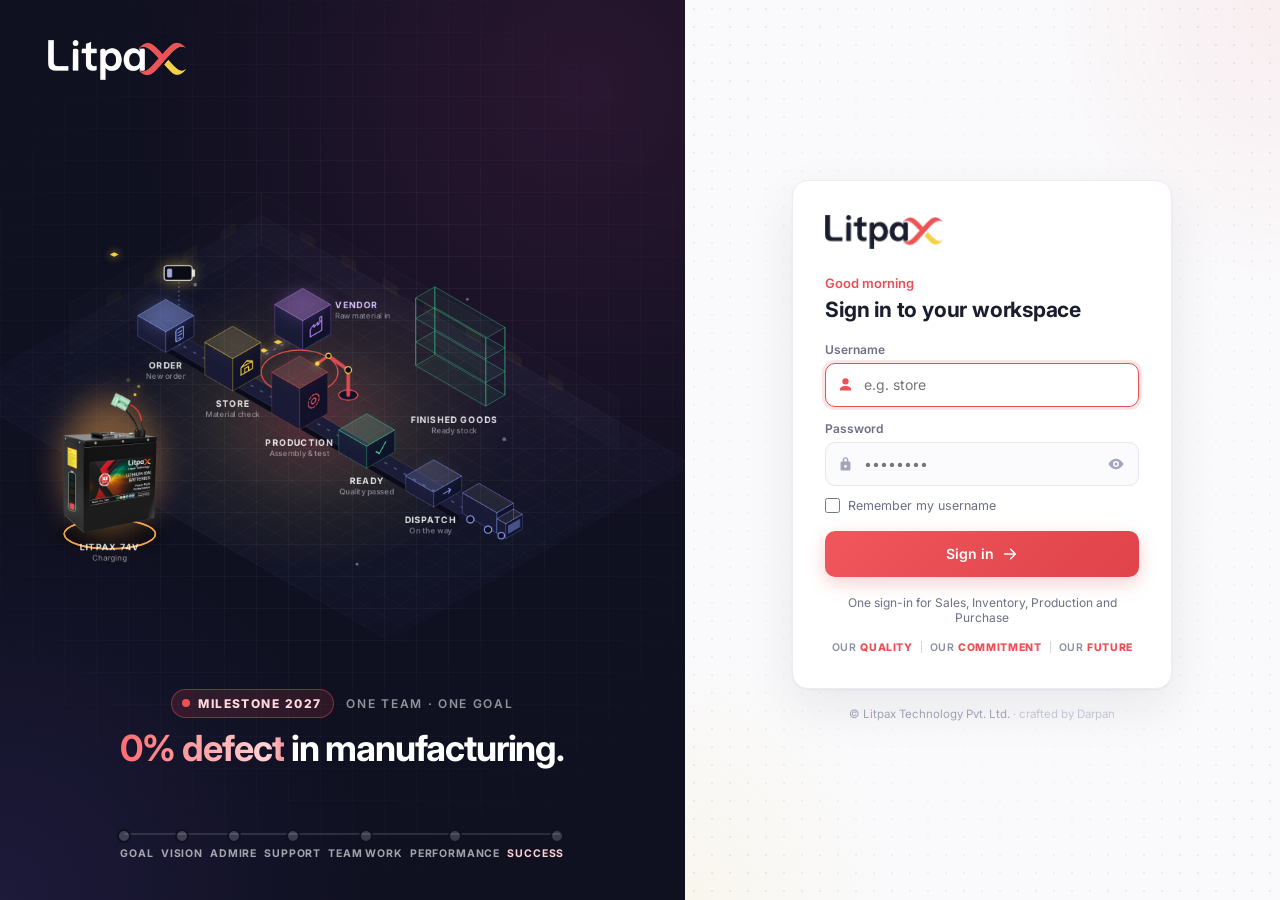
==== index.html @ db55d8d9 "Update index.html" ====
<!DOCTYPE html>
<html lang="en">
<head>
<meta charset="UTF-8">
<meta name="viewport" content="width=device-width, initial-scale=1.0">
<meta name="author" content="Darpan">
<title>Litpax Workspace</title>
<link rel="icon" type="image/png" href="assets/favicon.png">
<link rel="preconnect" href="https://fonts.googleapis.com">
<link href="https://fonts.googleapis.com/css2?family=Inter:wght@400;500;600;700&family=Inter+Tight:wght@400;500;600;700&family=Geist:wght@400;500;600;700&family=Geist+Mono:wght@400;500&family=JetBrains+Mono:wght@400;500&display=swap" rel="stylesheet">
<script>
  /* Cinematic intro: har tab-session me sirf pehli baar, login na ho tab */
  try {
    if (!sessionStorage.getItem('lpx_intro') && !sessionStorage.getItem('suite_token') &&
        !(window.matchMedia && matchMedia('(prefers-reduced-motion: reduce)').matches)) {
      document.documentElement.classList.add('intro');
      sessionStorage.setItem('lpx_intro', '1');
    }
  } catch (e) {}
</script>
<link rel="stylesheet" href="style.css?v=pr1">
<link rel="stylesheet" href="motion.css?v=mo1">
</head>
<body>

<!-- ============ CINEMATIC INTRO ============ -->
<div id="introOv" class="io" aria-hidden="true">
  <span class="io-sp" style="--x:-260px;--y:-120px;animation-delay:0s"></span>
  <span class="io-sp" style="--x:240px;--y:-160px;animation-delay:.12s"></span>
  <span class="io-sp" style="--x:-200px;--y:140px;animation-delay:.24s"></span>
  <span class="io-sp" style="--x:280px;--y:110px;animation-delay:.06s"></span>
  <span class="io-sp" style="--x:0px;--y:-220px;animation-delay:.18s"></span>
  <span class="io-sp" style="--x:-320px;--y:10px;animation-delay:.3s"></span>
  <span class="io-sp" style="--x:320px;--y:-20px;animation-delay:.04s"></span>
  <span class="io-sp" style="--x:-90px;--y:210px;animation-delay:.16s"></span>
  <span class="io-sp" style="--x:140px;--y:200px;animation-delay:.28s"></span>
  <span class="io-sp" style="--x:60px;--y:-260px;animation-delay:.1s"></span>
  <img class="io-logo" alt="">
  <div class="io-line"></div>
  <div class="io-tag">Powering up your workspace</div>
</div>

<!-- ============ LOGIN ============ -->
<div id="loginScreen" class="login hidden">
  <section class="login-hero">
    <img class="hero-logo" src="assets/logo-white.png" alt="Litpax" width="166" height="48">
    <div class="hero-art">
      <svg class="flowart" viewBox="-90 -90 800 530" aria-hidden="true">
        <defs>
          <linearGradient id="faGrad" gradientUnits="userSpaceOnUse" x1="70" y1="0" x2="434" y2="0">
            <stop offset="0" stop-color="#8ea2ff"/><stop offset=".35" stop-color="#f5cd47"/>
            <stop offset=".7" stop-color="#ec4f55"/><stop offset="1" stop-color="#46e39b"/>
          </linearGradient>
          <radialGradient id="faHalo"><stop offset="0" stop-color="#ef5359" stop-opacity=".30"/><stop offset=".55" stop-color="#f5cd47" stop-opacity=".07"/><stop offset="1" stop-color="#f5cd47" stop-opacity="0"/></radialGradient>
          <radialGradient id="faFade" cx=".5" cy=".55" r=".6"><stop offset="0" stop-color="#fff"/><stop offset=".7" stop-color="#fff" stop-opacity=".5"/><stop offset="1" stop-color="#000"/></radialGradient>
          <pattern id="faGrid" width="28" height="28" patternUnits="userSpaceOnUse" patternTransform="matrix(.866 -.5 -.866 -.5 0 0)">
            <path d="M28 0 H0 V28" fill="none" stroke="rgba(255,255,255,.09)" stroke-width="1"/>
          </pattern>
          <mask id="faMask" maskUnits="userSpaceOnUse" x="-250" y="-120" width="1100" height="640">
            <rect x="-250" y="-120" width="1100" height="640" fill="url(#faFade)"/>
          </mask>
        </defs>

        <g class="fa-scene">
          <!-- ===== FAR: halo + floor ===== -->
          <g class="fa-far">
            <ellipse cx="270" cy="225" rx="270" ry="210" fill="url(#faHalo)" class="fa-halo"/>
            <g mask="url(#faMask)">
              <polygon class="fa-floor" points="200,-55 788.9,285 373.3,525 -215.6,185"/>
              <polygon points="200,-55 788.9,285 373.3,525 -215.6,185" fill="url(#faGrid)"/>
              <!-- factory walls + blinking windows -->
              <polygon class="fa-wall" points="200,-15 685,265 685,195 200,-85"/>
              <polygon class="fa-wall" points="200,-15 -60,135 -60,65 200,-85"/>
              <g transform="matrix(.866 .5 0 1 200 -15)">
                <rect class="fa-wwin" x="60"  y="-50" width="24" height="14" rx="2"/>
                <rect class="fa-wwin" x="125" y="-50" width="24" height="14" rx="2" style="animation-delay:-1s"/>
                <rect class="fa-wwin" x="190" y="-50" width="24" height="14" rx="2" style="animation-delay:-2.5s"/>
                <rect class="fa-wwin" x="255" y="-50" width="24" height="14" rx="2" style="animation-delay:-.5s"/>
                <rect class="fa-wwin" x="320" y="-50" width="24" height="14" rx="2" style="animation-delay:-3.2s"/>
                <rect class="fa-wwin" x="385" y="-50" width="24" height="14" rx="2" style="animation-delay:-1.8s"/>
                <rect class="fa-wwin" x="450" y="-50" width="24" height="14" rx="2" style="animation-delay:-2.9s"/>
              </g>
              <g transform="matrix(-.866 .5 0 1 200 -15)">
                <rect class="fa-wwin" x="40"  y="-50" width="24" height="14" rx="2" style="animation-delay:-1.3s"/>
                <rect class="fa-wwin" x="100" y="-50" width="24" height="14" rx="2" style="animation-delay:-3.6s"/>
                <rect class="fa-wwin" x="160" y="-50" width="24" height="14" rx="2" style="animation-delay:-.8s"/>
                <rect class="fa-wwin" x="220" y="-50" width="24" height="14" rx="2" style="animation-delay:-2.2s"/>
              </g>
            </g>
            <g class="fa-parts"><circle cx="110" cy="40" r="2.5"/><circle cx="480" cy="60" r="2"/><circle cx="530" cy="250" r="2.5"/><circle cx="30" cy="260" r="2"/><circle cx="330" cy="420" r="2"/></g>
          </g>

          <!-- ===== MID: belt + blocks ===== -->
          <g class="fa-mid">
            <!-- ===== LEFT: real Litpax battery (photo + animations) ===== -->
            <g transform="translate(-6,345)">
              <defs>
                <linearGradient id="faShine" x1="0" x2="1">
                  <stop offset="0" stop-color="#fff" stop-opacity="0"/><stop offset=".5" stop-color="#fff" stop-opacity=".35"/><stop offset="1" stop-color="#fff" stop-opacity="0"/>
                </linearGradient>
                <mask id="faBatMask" maskUnits="userSpaceOnUse" x="-100" y="-200" width="200" height="260" style="mask-type:alpha">
                  <image href="assets/battery.png" x="-64" y="-158" width="128" height="190"/>
                </mask>
              </defs>

              <!-- floor: shadow + energy rings -->
              <ellipse class="fa-bshadow" cx="0" cy="34" rx="70" ry="20"/>
              <ellipse class="fa-ring" cx="0" cy="34" rx="62" ry="20">
                <animate attributeName="stroke" dur="6s" repeatCount="indefinite" values="#ec4f55;#f5cd47;#46e39b;#46e39b;#ec4f55" keyTimes="0;.3;.6;.85;1"/>
              </ellipse>
              <ellipse class="fa-ring" cx="0" cy="34" rx="62" ry="20" style="animation-delay:1.3s">
                <animate attributeName="stroke" dur="6s" repeatCount="indefinite" values="#ec4f55;#f5cd47;#46e39b;#46e39b;#ec4f55" keyTimes="0;.3;.6;.85;1"/>
              </ellipse>

              <!-- floating battery -->
              <g class="fa-bimg">
                <ellipse class="fa-bglow" cx="0" cy="-60" rx="66" ry="92">
                  <animate attributeName="fill" dur="6s" repeatCount="indefinite" values="#ec4f55;#f5cd47;#46e39b;#46e39b;#ec4f55" keyTimes="0;.3;.6;.85;1"/>
                </ellipse>
                <image href="assets/battery.png" x="-64" y="-158" width="128" height="190"/>
                <!-- shine sweep (sirf battery ke upar) -->
                <g mask="url(#faBatMask)">
                  <rect x="-110" y="-170" width="38" height="230" fill="url(#faShine)" transform="skewX(-18)">
                    <animate attributeName="x" dur="4s" repeatCount="indefinite" values="-120;140;140" keyTimes="0;.45;1"/>
                  </rect>
                </g>
                <!-- connector se sparks -->
                <circle class="fa-spark" cx="34" cy="-150" r="2.5"><animateTransform attributeName="transform" type="translate" dur="1.6s" repeatCount="indefinite" values="0,0;-12,-34"/><animate attributeName="opacity" dur="1.6s" repeatCount="indefinite" values="1;0"/></circle>
                <circle class="fa-spark" cx="34" cy="-150" r="2"><animateTransform attributeName="transform" type="translate" dur="1.6s" begin=".5s" repeatCount="indefinite" values="0,0;12,-38"/><animate attributeName="opacity" dur="1.6s" begin=".5s" repeatCount="indefinite" values="1;0"/></circle>
                <circle class="fa-spark" cx="34" cy="-150" r="2"><animateTransform attributeName="transform" type="translate" dur="1.6s" begin="1s" repeatCount="indefinite" values="0,0;2,-42"/><animate attributeName="opacity" dur="1.6s" begin="1s" repeatCount="indefinite" values="1;0"/></circle>
                <!-- charging indicator: side face par, peeli slip ke neeche (vertical) -->
                <g class="fa-chg" transform="translate(-55.9,-50.8) skewY(17)">
                  <rect class="fa-chgbox" x="0" y="0" width="9.2" height="51.6" rx="2"/>
                  <rect class="fa-chgnub" x="2.6" y="-2.6" width="4" height="2.6" rx="1"/>
                  <rect class="fa-seg" x="1.5" y="41.7"  width="6.2" height="8.4" rx="1" fill="#ec4f55"><animate attributeName="opacity" dur="5s" repeatCount="indefinite" values=".12;.12;1;1;.12" keyTimes="0;.10;.14;.9;1"/></rect>
                  <rect class="fa-seg" x="1.5" y="31.65" width="6.2" height="8.4" rx="1" fill="#f2884e"><animate attributeName="opacity" dur="5s" repeatCount="indefinite" values=".12;.12;1;1;.12" keyTimes="0;.24;.28;.9;1"/></rect>
                  <rect class="fa-seg" x="1.5" y="21.6"  width="6.2" height="8.4" rx="1" fill="#f5cd47"><animate attributeName="opacity" dur="5s" repeatCount="indefinite" values=".12;.12;1;1;.12" keyTimes="0;.38;.42;.9;1"/></rect>
                  <rect class="fa-seg" x="1.5" y="11.55" width="6.2" height="8.4" rx="1" fill="#a3dd6c"><animate attributeName="opacity" dur="5s" repeatCount="indefinite" values=".12;.12;1;1;.12" keyTimes="0;.52;.56;.9;1"/></rect>
                  <rect class="fa-seg" x="1.5" y="1.5"   width="6.2" height="8.4" rx="1" fill="#46e39b"><animate attributeName="opacity" dur="5s" repeatCount="indefinite" values=".12;.12;1;1;.12" keyTimes="0;.66;.70;.9;1"/></rect>
                </g>
              </g>
            </g>

            <!-- ===== RIGHT: finished goods rack ===== -->
            <g class="fa-rack" style="--c:#46e39b">
              <line class="fa-post" x1="435.7" y1="135" x2="435.7" y2="43"/>
              <line class="fa-post" x1="409.7" y1="150" x2="409.7" y2="58"/>
              <polygon class="fa-shelf" points="505,205 531,190 435.7,135 409.7,150"/>
              <polygon class="fa-shelf" points="505,173 531,158 435.7,103 409.7,118"/>
              <polygon class="fa-shelf" points="505,141 531,126 435.7,71 409.7,86"/>
              <polygon class="fa-shelf" points="505,113 531,98 435.7,43 409.7,58"/>
              <!-- boxes: level 2 → 0, peeche se aage -->
              <g transform="translate(459.9,112)"><g class="fa-box" style="animation-delay:6s"><polygon class="fa-l" points="0,0 -15.6,-9 -15.6,-25 0,-16"/><polygon class="fa-r" points="0,0 15.6,-9 15.6,-25 0,-16"/><polygon class="fa-t" points="0,-16 15.6,-25 0,-34 -15.6,-25"/></g></g>
              <g transform="translate(490.4,129.6)"><g class="fa-box" style="animation-delay:7s"><polygon class="fa-l" points="0,0 -15.6,-9 -15.6,-25 0,-16"/><polygon class="fa-r" points="0,0 15.6,-9 15.6,-25 0,-16"/><polygon class="fa-t" points="0,-16 15.6,-25 0,-34 -15.6,-25"/></g></g>
              <g transform="translate(429.5,126.4)"><g class="fa-box" style="animation-delay:5s"><polygon class="fa-l" points="0,0 -15.6,-9 -15.6,-25 0,-16"/><polygon class="fa-r" points="0,0 15.6,-9 15.6,-25 0,-16"/><polygon class="fa-t" points="0,-16 15.6,-25 0,-34 -15.6,-25"/></g></g>
              <g transform="translate(459.9,144)"><g class="fa-box" style="animation-delay:4s"><polygon class="fa-l" points="0,0 -15.6,-9 -15.6,-25 0,-16"/><polygon class="fa-r" points="0,0 15.6,-9 15.6,-25 0,-16"/><polygon class="fa-t" points="0,-16 15.6,-25 0,-34 -15.6,-25"/></g></g>
              <g transform="translate(490.4,161.6)"><g class="fa-box" style="animation-delay:3s"><polygon class="fa-l" points="0,0 -15.6,-9 -15.6,-25 0,-16"/><polygon class="fa-r" points="0,0 15.6,-9 15.6,-25 0,-16"/><polygon class="fa-t" points="0,-16 15.6,-25 0,-34 -15.6,-25"/></g></g>
              <g transform="translate(429.5,158.4)"><g class="fa-box" style="animation-delay:2s"><polygon class="fa-l" points="0,0 -15.6,-9 -15.6,-25 0,-16"/><polygon class="fa-r" points="0,0 15.6,-9 15.6,-25 0,-16"/><polygon class="fa-t" points="0,-16 15.6,-25 0,-34 -15.6,-25"/></g></g>
              <g transform="translate(459.9,176)"><g class="fa-box" style="animation-delay:1s"><polygon class="fa-l" points="0,0 -15.6,-9 -15.6,-25 0,-16"/><polygon class="fa-r" points="0,0 15.6,-9 15.6,-25 0,-16"/><polygon class="fa-t" points="0,-16 15.6,-25 0,-34 -15.6,-25"/></g></g>
              <g transform="translate(490.4,193.6)"><g class="fa-box" style="animation-delay:0s"><polygon class="fa-l" points="0,0 -15.6,-9 -15.6,-25 0,-16"/><polygon class="fa-r" points="0,0 15.6,-9 15.6,-25 0,-16"/><polygon class="fa-t" points="0,-16 15.6,-25 0,-34 -15.6,-25"/></g></g>
              <line class="fa-post" x1="531" y1="190" x2="531" y2="98"/>
              <line class="fa-post" x1="505" y1="205" x2="505" y2="113"/>
            </g>

            <!-- main conveyor -->
            <polygon class="fa-belt-side" points="31.75,100.75 468.25,352.75 468.25,360.75 31.75,108.75"/>
            <polygon class="fa-belt-top" points="31.75,100.75 54.25,87.75 490.75,339.75 468.25,352.75"/>
            <path class="fa-belt-dash" d="M43,94.25 L479.5,346.25"/>
            <path class="fa-prog" pathLength="100" d="M70,110 L434,320">
              <animate attributeName="stroke-dashoffset" dur="14s" repeatCount="indefinite" calcMode="linear"
                values="100;100;75;75;50;50;25;25;0;0;0;0" keyTimes="0;.07;.15;.27;.34;.50;.58;.66;.72;.78;.81;1"/>
            </path>

            <!-- vendor → store belt + packets -->
            <path class="fa-vbelt" d="M240,115 L176,152"/>
            <path class="fa-vdash" d="M240,115 L176,152"/>
            <polygon class="fa-pkt" points="0,-4 6,-1 0,2 -6,-1"><animateMotion dur="2s" begin="0s" repeatCount="indefinite" path="M238,110 L180,144"/><animate attributeName="opacity" dur="2s" begin="0s" repeatCount="indefinite" values="0;1;1;0" keyTimes="0;.15;.8;1"/></polygon>
            <polygon class="fa-pkt" points="0,-4 6,-1 0,2 -6,-1"><animateMotion dur="2s" begin=".67s" repeatCount="indefinite" path="M238,110 L180,144"/><animate attributeName="opacity" dur="2s" begin=".67s" repeatCount="indefinite" values="0;1;1;0" keyTimes="0;.15;.8;1"/></polygon>
            <polygon class="fa-pkt" points="0,-4 6,-1 0,2 -6,-1"><animateMotion dur="2s" begin="1.33s" repeatCount="indefinite" path="M238,110 L180,144"/><animate attributeName="opacity" dur="2s" begin="1.33s" repeatCount="indefinite" values="0;1;1;0" keyTimes="0;.15;.8;1"/></polygon>

            <!-- VENDOR (c=40) -->
            <g class="fa-st" style="--c:#c084fc" transform="translate(256,107)">
              <polygon class="fa-l" points="0,22 -38.1,0 -38.1,-40 0,-18"/>
              <polygon class="fa-r" points="0,22 38.1,0 38.1,-40 0,-18"/>
              <polygon class="fa-t" points="0,-18 38.1,-40 0,-62 -38.1,-40"/>
              <polygon class="fa-glow" points="0,-18 38.1,-40 0,-62 -38.1,-40" opacity=".55"/>
              <g class="fa-ic" transform="matrix(.866 -.5 0 1 19 -9)"><path d="M-10,8 V-2 L-4,-6 V-2 L2,-6 V-2 L8,-6 V8 Z M5,-6 V-11 H8 V-6"/></g>
            </g>

            <!-- 1. ORDER (c=28) -->
            <g class="fa-st" style="--c:#8ea2ff" transform="translate(70,110)">
              <polygon class="fa-l" points="0,22 -38.1,0 -38.1,-28 0,-6"/>
              <polygon class="fa-r" points="0,22 38.1,0 38.1,-28 0,-6"/>
              <polygon class="fa-t" points="0,-6 38.1,-28 0,-50 -38.1,-28"/>
              <polygon class="fa-glow" points="0,-6 38.1,-28 0,-50 -38.1,-28"><animate attributeName="opacity" dur="14s" repeatCount="indefinite" values=".2;1;1;.2;.2" keyTimes="0;.01;.07;.11;1"/></polygon>
              <g class="fa-ic" transform="matrix(.866 -.5 0 1 19 -3)"><rect x="-6" y="-8" width="12" height="16" rx="2"/><path d="M-3,-3 H3 M-3,1 H3 M-3,5 H1"/></g>
            </g>

            <!-- 2. STORE (c=44) -->
            <g class="fa-st" style="--c:#f5cd47" transform="translate(161,162.5)">
              <polygon class="fa-l" points="0,22 -38.1,0 -38.1,-44 0,-22"/>
              <polygon class="fa-r" points="0,22 38.1,0 38.1,-44 0,-22"/>
              <polygon class="fa-t" points="0,-22 38.1,-44 0,-66 -38.1,-44"/>
              <polygon class="fa-glow" points="0,-22 38.1,-44 0,-66 -38.1,-44"><animate attributeName="opacity" dur="14s" repeatCount="indefinite" values=".2;.2;1;1;.2;.2" keyTimes="0;.13;.15;.27;.31;1"/></polygon>
              <g class="fa-ic" transform="matrix(.866 -.5 0 1 19 -11)"><path d="M-9,-3 L0,-8 L9,-3 V7 H-9 Z M-9,-3 H9 M-3,7 V1 H3 V7"/></g>
            </g>

            <!-- 3. PRODUCTION (c=56) -->
            <g class="fa-st" style="--c:#ec4f55" transform="translate(252,215)">
              <ellipse class="fa-pulse" cx="0" cy="-56" rx="52" ry="30"/>
              <polygon class="fa-l" points="0,22 -38.1,0 -38.1,-56 0,-34"/>
              <polygon class="fa-r" points="0,22 38.1,0 38.1,-56 0,-34"/>
              <polygon class="fa-t" points="0,-34 38.1,-56 0,-78 -38.1,-56"/>
              <polygon class="fa-glow" points="0,-34 38.1,-56 0,-78 -38.1,-56"><animate attributeName="opacity" dur="14s" repeatCount="indefinite" values=".2;.2;1;1;.2;.2" keyTimes="0;.32;.34;.50;.54;1"/></polygon>
              <g class="fa-ic" transform="matrix(.866 -.5 0 1 19 -17)"><g><circle r="3.5"/><circle r="8.5" stroke-dasharray="3.2 2.2"/>
                <animateTransform attributeName="transform" type="rotate" from="0" to="360" dur="4s" repeatCount="indefinite"/></g></g>
            </g>

            <!-- ===== robot arm at Production ===== -->
            <g transform="translate(318,190)">
              <ellipse class="fa-armbase" rx="13" ry="7"/>
              <line class="fa-armseg" x1="0" y1="0" x2="0" y2="-34"/>
              <g transform="translate(0,-34)"><g>
                <animateTransform attributeName="transform" type="rotate" values="-10;16;-10" dur="3s" repeatCount="indefinite"/>
                <line class="fa-armseg" x1="0" y1="0" x2="-30" y2="-14"/>
                <circle class="fa-armjoint" r="4.5"/>
                <g transform="translate(-30,-14)"><g>
                  <animateTransform attributeName="transform" type="rotate" values="8;-14;8" dur="3s" repeatCount="indefinite"/>
                  <line class="fa-armseg" x1="0" y1="0" x2="-14" y2="10" style="stroke-width:4"/>
                  <circle class="fa-armjoint" r="3.5"/>
                  <circle class="fa-tip" cx="-15" cy="11" r="3"/>
                </g></g>
              </g></g>
            </g>

            <!-- 4. READY (c=30) -->
            <g class="fa-st" style="--c:#46e39b" transform="translate(343,267.5)">
              <polygon class="fa-l" points="0,22 -38.1,0 -38.1,-30 0,-8"/>
              <polygon class="fa-r" points="0,22 38.1,0 38.1,-30 0,-8"/>
              <polygon class="fa-t" points="0,-8 38.1,-30 0,-52 -38.1,-30"/>
              <polygon class="fa-glow" points="0,-8 38.1,-30 0,-52 -38.1,-30"><animate attributeName="opacity" dur="14s" repeatCount="indefinite" values=".2;.2;1;1;.2;.2" keyTimes="0;.56;.58;.66;.70;1"/></polygon>
              <g class="fa-ic" transform="matrix(.866 -.5 0 1 19 -4)"><path d="M-7,0 L-2,5 L8,-6"/></g>
            </g>

            <!-- 5. DISPATCH dock (c=20) -->
            <g class="fa-st" style="--c:#8ea2ff" transform="translate(434,320)">
              <polygon class="fa-l" points="0,22 -38.1,0 -38.1,-20 0,2"/>
              <polygon class="fa-r" points="0,22 38.1,0 38.1,-20 0,2"/>
              <polygon class="fa-t" points="0,2 38.1,-20 0,-42 -38.1,-20"/>
              <polygon class="fa-glow" points="0,2 38.1,-20 0,-42 -38.1,-20"><animate attributeName="opacity" dur="14s" repeatCount="indefinite" values=".2;.2;1;1;.2;.2" keyTimes="0;.70;.72;.80;.84;1"/></polygon>
              <g class="fa-ic" transform="matrix(.693 -.4 0 .8 19 1)"><path d="M-8,0 H6 M2,-4 L6,0 L2,4"/></g>
            </g>

            <!-- TRUCK -->
            <g transform="translate(520,378)">
              <g class="fa-st" style="--c:#8ea2ff">
                <animateTransform attributeName="transform" type="translate" dur="14s" repeatCount="indefinite"
                  values="0,0;0,0;130,75;0,0;0,0" keyTimes="0;.82;.94;.95;1"/>
                <animate attributeName="opacity" dur="14s" repeatCount="indefinite" values="1;1;0;0;1" keyTimes="0;.86;.94;.96;1"/>
                <polygon class="fa-l" points="0,0 -46.8,-27 -46.8,-55 0,-28"/>
                <polygon class="fa-r" points="0,0 22.5,-13 22.5,-41 0,-28"/>
                <polygon class="fa-t" points="0,-28 22.5,-41 -24.3,-68 -46.8,-55"/>
                <polygon class="fa-l" points="12.1,7 0,0 0,-20 12.1,-13"/>
                <polygon class="fa-r" points="12.1,7 34.6,-6 34.6,-26 12.1,-13"/>
                <polygon class="fa-t" points="12.1,-13 34.6,-26 22.5,-33 0,-20"/>
                <polygon class="fa-win" points="15,1 31.6,-8.6 31.6,-20 15,-10.4"/>
                <circle class="fa-wheel" cx="-12" cy="-5" r="5"/><circle class="fa-wheel" cx="-36" cy="-19" r="5"/><circle class="fa-wheel" cx="6" cy="3" r="4.5"/>
              </g>
            </g>
          </g>

          <!-- ===== NEAR: labels + battery ===== -->
          <g class="fa-near">
            <text class="fa-lbl fa-left" x="300" y="72" style="fill:#d9c2ff">Vendor</text><text class="fa-sub fa-left" x="300" y="86">Raw material in</text>
            <text class="fa-lbl" x="70" y="154">Order</text><text class="fa-sub" x="70" y="168">New order</text>
            <text class="fa-lbl" x="161" y="206">Store</text><text class="fa-sub" x="161" y="220">Material check</text>
            <text class="fa-lbl" x="252" y="259">Production</text><text class="fa-sub" x="252" y="273">Assembly &amp; test</text>
            <text class="fa-lbl" x="343" y="311">Ready</text><text class="fa-sub" x="343" y="325">Quality passed</text>
            <text class="fa-lbl" x="430" y="364">Dispatch</text><text class="fa-sub" x="430" y="378">On the way</text>
            <text class="fa-lbl" x="-6" y="401">Litpax 74V</text><text class="fa-sub" x="-6" y="415">Charging</text>
            <text class="fa-lbl" x="462" y="228">Finished goods</text><text class="fa-sub" x="462" y="242">Ready stock</text>

            <g class="fa-batt">
              <animateMotion dur="14s" repeatCount="indefinite" calcMode="linear" path="M70,110 L434,320 L508,426"
                keyPoints="0;0;.1912;.1912;.3824;.3824;.5736;.5736;.7647;.7647;1;1" keyTimes="0;.07;.15;.27;.34;.50;.58;.66;.72;.78;.81;1"/>
              <animate attributeName="opacity" dur="14s" repeatCount="indefinite" values="1;1;0;0;1" keyTimes="0;.80;.82;.99;1"/>
              <g transform="translate(0,-96)">
                <line class="fa-beam" x1="0" y1="12" x2="0" y2="44"/>
                <rect class="fa-bbody" x="-20" y="-10" width="38" height="20" rx="4"/>
                <rect class="fa-bnub" x="18" y="-5" width="4" height="10" rx="1.5"/>
                <rect x="-16" y="-6" height="12" rx="2" width="6">
                  <animate attributeName="width" dur="14s" repeatCount="indefinite" calcMode="linear"
                    values="6;6;10;10;10;30;30;30;30;30;30;30" keyTimes="0;.07;.15;.27;.34;.50;.58;.66;.72;.78;.81;1"/>
                  <animate attributeName="fill" dur="14s" repeatCount="indefinite"
                    values="#8ea2ff;#8ea2ff;#f5cd47;#f5cd47;#ec4f55;#46e39b;#46e39b;#46e39b;#46e39b;#46e39b;#46e39b;#46e39b" keyTimes="0;.07;.15;.27;.34;.50;.58;.66;.72;.78;.81;1"/>
                </rect>
              </g>
            </g>
          </g>
        </g>
     </svg>
    <script>
        /* mouse se halka 3D tilt + parallax (sirf login hero) */
        (function () {
          var h = document.querySelector('.login-hero'), a = document.querySelector('.hero-art');
          if (!h || !a || (window.matchMedia && matchMedia('(prefers-reduced-motion: reduce)').matches)) return;
          h.addEventListener('mousemove', function (e) {
            var r = h.getBoundingClientRect();
            a.style.setProperty('--mx', ((e.clientX - r.left) / r.width * 2 - 1).toFixed(3));
            a.style.setProperty('--my', ((e.clientY - r.top) / r.height * 2 - 1).toFixed(3));
          });
          h.addEventListener('mouseleave', function () { a.style.setProperty('--mx', 0); a.style.setProperty('--my', 0); });
        })();
      </script>
    </div>
    <div class="hero-copy">
      <div class="hero-kicker"><span class="ms-pill">Milestone 2027</span><span class="ms-sub">One team · One goal</span></div>
      <h1><span class="h-zero">0% defect</span> in manufacturing.</h1>
      <p class="hero-rot">
        <span class="rot">&ldquo;Your only limit is your mind.&rdquo;</span>
        <span class="rot">One team. One goal. Every pack, right the first time.</span>
        <span class="rot">Our quality. Our commitment. Our future.</span>
      </p>
      <div class="hero-path">
        <span>Goal</span><span>Vision</span><span>Admire</span><span>Support</span><span>Team Work</span><span>Performance</span><span>Success</span>
      </div>
    </div>
  </section>
  <section class="login-side">
    <div class="login-card">
      <img class="card-logo" src="assets/logo.png" alt="Litpax" width="124" height="36">
      <button type="button" id="adminBtn" class="tl-crown hidden" title="Admin sign in" aria-label="Admin sign in"><svg viewBox="0 0 24 24" aria-hidden="true"><path d="M3 7.5 7.5 11 12 4l4.5 7L21 7.5 19.2 17H4.8L3 7.5Z"/><path d="M5 19.5h14"/></svg></button>
      <div class="login-hello" id="loginHello">Welcome back</div>
      <div class="login-title" id="loginTitle">Sign in to your workspace</div>
      <!-- Team → naam → PIN (Links → CENTRAL_STAFF = ON) -->
      <div id="teamLogin" class="tl hidden">
        <div class="field"><label class="lbl" for="teamSel">Your team</label>
          <div class="ifield tl-sel"><svg viewBox="0 0 24 24" aria-hidden="true"><path d="M9 11a4 4 0 1 0 0-8 4 4 0 0 0 0 8Zm7.5 0a3.5 3.5 0 1 0 0-7 3.5 3.5 0 0 0 0 7ZM9 13c-4 0-7 2-7 4.5V20h14v-2.5C16 15 13 13 9 13Zm7.6.1c1.5.9 2.4 2.3 2.4 4.4V20h3v-2c0-2.4-2.3-4.3-5.4-4.9Z"/></svg>
            <select id="teamSel"><option value="">Pick your team</option></select>
            <svg class="chev" viewBox="0 0 24 24" aria-hidden="true"><path d="m6 9 6 6 6-6"/></svg></div></div>
        <div id="teamPeople" class="tl-people" role="radiogroup" aria-label="Pick your name"></div>
        <div class="tl-pin hidden" id="teamLockBox"><div class="lbl tl-lockl" id="teamLockLbl">PIN</div><div class="lk" id="teamLock"></div></div>
        <div class="tl-pin hidden" id="teamPinBox"><label class="lbl" for="teamPin" id="teamPinLbl">Team password</label>
          <div class="ifield tl-pinf"><svg viewBox="0 0 24 24" aria-hidden="true"><path d="M17 9h-1V7a4 4 0 1 0-8 0v2H7a2 2 0 0 0-2 2v9a2 2 0 0 0 2 2h10a2 2 0 0 0 2-2v-9a2 2 0 0 0-2-2Zm-7-2a2 2 0 1 1 4 0v2h-4V7Zm2 11a2 2 0 1 1 0-4 2 2 0 0 1 0 4Z"/></svg><input id="teamPin" type="password" autocomplete="off" placeholder="Team password">
            <button type="button" class="eye" id="teamEye" title="Show password" aria-label="Show password"><svg viewBox="0 0 24 24" aria-hidden="true"><path d="M12 5c-5 0-9 4.5-10 7 1 2.5 5 7 10 7s9-4.5 10-7c-1-2.5-5-7-10-7Zm0 11a4 4 0 1 1 0-8 4 4 0 0 1 0 8Zm0-2a2 2 0 1 0 0-4 2 2 0 0 0 0 4Z"/></svg></button></div></div>
        <div id="teamErr" class="err"></div>
        <button id="teamBtn" class="btn btn-brand btn-block hidden"><span>Sign in</span><svg class="arrow" viewBox="0 0 24 24" aria-hidden="true"><path d="M13 5l7 7-7 7M20 12H4"/></svg></button>
      </div>
      <!-- 👑 Admin: 4 digit PIN -->
      <div id="adminLogin" class="tl hidden">
        <div class="tl-pin"><div class="lbl tl-lockl">Admin PIN</div><div class="lk" id="adminLock"></div></div>
        <div id="adminErr" class="err"></div>
        <div class="tl-links"><button type="button" id="adminBack" class="tl-back">← Team sign-in</button><button type="button" id="adminPw" class="tl-back">Use password</button></div>
      </div>
      <div id="pwLogin" class="tl">
     <div class="field"><label class="lbl" for="userInput">Username</label>
        <div class="ifield"><svg viewBox="0 0 24 24" aria-hidden="true"><path d="M12 12a4.5 4.5 0 1 0 0-9 4.5 4.5 0 0 0 0 9Zm0 2c-4.4 0-8 2.2-8 5v1.5h16V19c0-2.8-3.6-5-8-5Z"/></svg><input id="userInput" autocomplete="username" autocapitalize="off" spellcheck="false" placeholder="e.g. store"></div></div>
      <div class="field"><label class="lbl" for="pinInput">Password</label>
        <div class="ifield"><svg viewBox="0 0 24 24" aria-hidden="true"><path d="M17 9h-1V7a4 4 0 1 0-8 0v2H7a2 2 0 0 0-2 2v9a2 2 0 0 0 2 2h10a2 2 0 0 0 2-2v-9a2 2 0 0 0-2-2Zm-7-2a2 2 0 1 1 4 0v2h-4V7Zm2 11a2 2 0 1 1 0-4 2 2 0 0 1 0 4Z"/></svg><input id="pinInput" type="password" autocomplete="current-password" placeholder="••••••••">
        <button type="button" class="eye" id="pwToggle" title="Show password" aria-label="Show password"><svg viewBox="0 0 24 24" aria-hidden="true"><path d="M12 5c-5 0-9 4.5-10 7 1 2.5 5 7 10 7s9-4.5 10-7c-1-2.5-5-7-10-7Zm0 11a4 4 0 1 1 0-8 4 4 0 0 1 0 8Zm0-2a2 2 0 1 0 0-4 2 2 0 0 0 0 4Z"/></svg></button></div>
        <div class="caps hidden" id="capsWarn">Caps Lock is on</div></div>
      <label class="remember"><input type="checkbox" id="rememberUser"> Remember my username</label>
      <div id="loginError" class="err"></div>
      <button id="loginBtn" class="btn btn-brand btn-block"><span>Sign in</span><svg class="arrow" viewBox="0 0 24 24" aria-hidden="true"><path d="M13 5l7 7-7 7M20 12H4"/></svg></button>
      <button type="button" id="pwBack" class="tl-back hidden">← Team sign-in</button>
      </div>
      <div class="login-foot">One sign-in for Sales, Inventory, Production and Purchase</div>
      <div class="login-motto"><span>Our <b>Quality</b></span><i></i><span>Our <b>Commitment</b></span><i></i><span>Our <b>Future</b></span></div>
    </div>
    <div class="login-copy">© Litpax Technology Pvt. Ltd.<span class="sig" title="Designed &amp; built by Darpan"> · crafted by Darpan</span></div>
  </section>
</div>

<!-- ============ APP SHELL ============ -->
<div id="appShell" class="shell hidden">
  <!-- common sidebar: saare apps + unke pages (pages app khud bhejta hai, suite-bridge.js se) -->
  <aside class="sn" id="sideNav">
    <div class="sn-head">
      <img class="sn-logo" src="assets/logo.png" alt="Litpax" width="83" height="24">
      <img class="sn-mark" src="assets/favicon.png" alt="Litpax" width="30" height="30">
      <button type="button" class="sn-btn" id="snMini" title="Collapse sidebar" aria-label="Collapse sidebar"><svg viewBox="0 0 24 24" aria-hidden="true"><rect x="3" y="4" width="18" height="16" rx="3"/><path d="M9 4v16"/></svg></button>
    </div>
    <label class="sn-search"><svg viewBox="0 0 24 24" aria-hidden="true"><circle cx="11" cy="11" r="7"/><path d="m20 20-3.5-3.5"/></svg><input id="snSearch" type="text" placeholder="Search" autocomplete="off" spellcheck="false"><kbd>/</kbd></label>
    <nav id="nav" class="sn-nav"></nav>
    <div class="sn-foot">
      <span id="sessionWarn" class="chip chip-warn hidden"></span>
      <div class="sn-me">
        <span class="top-user" id="userName"></span>
        <button type="button" class="sn-btn" id="reloadBtn" title="Reload this page" aria-label="Reload"><svg viewBox="0 0 24 24" aria-hidden="true"><path d="M20 11a8 8 0 1 0-2.3 5.7"/><path d="M20 4v7h-7"/></svg></button>
        <button type="button" class="sn-btn sn-out" id="logoutBtn" title="Sign out" aria-label="Sign out"><svg viewBox="0 0 24 24" aria-hidden="true"><path d="M15 4h4v16h-4"/><path d="M10 8l-4 4 4 4M6 12h10"/></svg></button>
      </div>
    </div>
  </aside>
  <div class="sn-scrim" id="snScrim"></div>
  <main class="main">
    <!-- sirf mobile: menu button + logo -->
    <header class="topbar" id="topbar">
      <button type="button" class="sn-btn" id="snMenu" aria-label="Menu"><svg viewBox="0 0 24 24" aria-hidden="true"><path d="M4 7h16M4 12h16M4 17h16"/></svg></button>
      <img class="top-logo" src="assets/logo.png" alt="Litpax" width="83" height="24">
    </header>

    <!-- native views -->
    <section id="view-overview" class="view hidden"></section>
    <section id="view-inward" class="view hidden"></section>
    <section id="view-approvals" class="view hidden"></section>
    <section id="view-dispatch" class="view hidden"></section>
    <section id="view-settings" class="view hidden"></section>

    <!-- module iframes get added here -->
    <div id="frames" class="frames"></div>
  </main>
</div>

<script>
  /* Intro: hero ka logo overlay me lagao, ~3.3s baad (ya click par) intro khatam */
  (function () {
    var r = document.documentElement;
    if (!r.classList.contains('intro')) return;
    var lg = document.querySelector('.hero-logo'), il = document.querySelector('.io-logo'), ov = document.getElementById('introOv');
    if (lg && il) il.src = lg.src;
    var t = setTimeout(end, 6200);
    if (ov) ov.addEventListener('click', end);
    function end() { clearTimeout(t); r.classList.remove('intro'); if (ov) ov.remove(); }
  })();
</script>

<!-- ============ LOGIN LOADER (full-screen blur + battery) ============ -->
<div id="loginLoader" class="ll" aria-hidden="true">
  <div class="ll-box">
    <div class="ll-bat">
      <span class="ll-glow"></span>
      <img src="assets/battery.png" alt="">
      <span class="ll-shine"></span>
    </div>
    <div class="ll-meter"><i></i><i></i><i></i><i></i><i></i></div>
    <div class="ll-title" id="llTitle">Signing in<span class="ll-dots"><b>.</b><b>.</b><b>.</b></span></div>
    <div class="ll-sub" id="llSub">Connecting Sales, Inventory, Production &amp; Purchase</div>
  </div>
</div>
<script>
  /* Login: button busy → loader; success → "Welcome"; error → hide.
     Logout: app band hote hi battery power-down animation. */
  (function () {
    var btn = document.getElementById('loginBtn'), ll = document.getElementById('loginLoader'),
        ls = document.getElementById('loginScreen'), shell = document.getElementById('appShell'),
        tt = document.getElementById('llTitle'), st = document.getElementById('llSub'),
        t0 = 0, hideT, outT = [];
    if (!btn || !ll) return;

    function clearOut() { outT.forEach(clearTimeout); outT = []; ll.classList.remove('out'); }

    function show() {
      clearTimeout(hideT); clearOut(); t0 = Date.now(); ll.classList.remove('ok');
      tt.innerHTML = 'Signing in<span class="ll-dots"><b>.</b><b>.</b><b>.</b></span>';
      st.textContent = 'Connecting Sales, Inventory, Production & Purchase';
      ll.classList.add('show');
    }
    function done() {
      var wait = Math.max(0, 900 - (Date.now() - t0));
      hideT = setTimeout(function () {
        if (ls.classList.contains('hidden')) {
          ll.classList.add('ok'); tt.textContent = 'Welcome'; st.textContent = 'Opening your workspace';
          hideT = setTimeout(function () { ll.classList.remove('show', 'ok'); }, 750);
        } else {
          ll.classList.remove('show');
        }
      }, wait);
    }
    new MutationObserver(function () {
      if (btn.disabled) show(); else if (ll.classList.contains('show') && !ll.classList.contains('out')) done();
    }).observe(btn, { attributes: true, attributeFilter: ['disabled'] });

    /* ---- Sign out: battery power-down ---- */
    function playOut() {
      clearTimeout(hideT); clearOut(); ll.classList.remove('ok');
      void ll.offsetWidth;                                    // animation fresh restart
      ll.classList.add('out', 'show');
      tt.innerHTML = 'Signing out<span class="ll-dots"><b>.</b><b>.</b><b>.</b></span>';
      st.textContent = 'Saving your session';
      outT.push(setTimeout(function () { tt.innerHTML = 'Signed out <span class="ll-tick">✓</span>'; st.textContent = 'See you next shift'; }, 1400));
      outT.push(setTimeout(function () { ll.classList.remove('show'); }, 2500));
      outT.push(setTimeout(function () { ll.classList.remove('out'); }, 2900));
    }
    if (shell) {
      var wasOpen = !shell.classList.contains('hidden');
      new MutationObserver(function () {
        var open = !shell.classList.contains('hidden');
        if (wasOpen && !open) playOut();
        wasOpen = open;
      }).observe(shell, { attributes: true, attributeFilter: ['class'] });
    }
  })();
</script>

<div id="toast" class="toast"></div>

<script src="motion.js?v=mo1"></script>
<script src="config.js?v=ac6"></script>
<script src="app.js?v=ac5"></script>
</body>
</html>
---- style.css ----
/* =============================================================
 * Litpax Suite — styles (light UI, single indigo accent)
 * ============================================================= */
:root {
  --accent: #635bff;
  --accent-dark: #4b44d6;
  --accent-soft: #efeeff;
  --side: #1e1b4b;
  --side-hover: #2c2870;
  --side-text: #c7c5f0;
  --bg: #f6f7fb;
  --card: #ffffff;
  --text: #1a1d2e;
  --muted: #6b7085;
  --line: #e6e8f0;
  --ok: #16a34a;
  --ok-soft: #e8f7ee;
  --warn: #b45309;
  --warn-soft: #fff4e0;
  --bad: #dc2626;
  --bad-soft: #fdecec;
  --radius: 10px;
  --shadow: 0 1px 2px rgba(20, 22, 50, .06), 0 2px 8px rgba(20, 22, 50, .04);
  --mono: 'JetBrains Mono', ui-monospace, monospace;
}
* { box-sizing: border-box; }
html, body { margin: 0; height: 100%; }
body { font-family: 'Inter', system-ui, sans-serif; font-size: 14px; color: var(--text); background: var(--bg); }
.hidden { display: none !important; }
button { font-family: inherit; }
a { color: var(--accent); }

/* ---------- buttons, inputs ---------- */
.btn { border: 1px solid var(--line); background: #fff; color: var(--text); padding: 9px 14px; border-radius: 8px; font-weight: 600; font-size: 13px; cursor: pointer; display: inline-flex; align-items: center; gap: 6px; }
.btn:hover { border-color: #cfd2e0; }
.btn:disabled { opacity: .55; cursor: not-allowed; }
.btn-primary { background: var(--accent); border-color: var(--accent); color: #fff; }
.btn-primary:hover { background: var(--accent-dark); border-color: var(--accent-dark); }
.btn-danger { color: var(--bad); border-color: #f3c5c5; }
.btn-danger:hover { background: var(--bad-soft); }
.btn-ghost { background: transparent; border-color: transparent; color: var(--muted); }
.btn-ghost:hover { background: #eef0f6; }
.btn-sm { padding: 6px 10px; font-size: 12px; }
.btn-block { width: 100%; justify-content: center; }

.field { display: flex; flex-direction: column; gap: 6px; }
.lbl { font-size: 12px; font-weight: 600; color: var(--muted); }
.req::after { content: ' *'; color: var(--bad); }
input, select, textarea { font-family: inherit; font-size: 14px; padding: 9px 11px; border: 1px solid var(--line); border-radius: 8px; background: #fff; color: var(--text); width: 100%; }
input:focus, select:focus, textarea:focus { outline: none; border-color: var(--accent); box-shadow: 0 0 0 3px var(--accent-soft); }
textarea { resize: vertical; min-height: 64px; }
.hint { font-size: 12px; color: var(--muted); }
.err { color: var(--bad); font-size: 13px; min-height: 18px; }

/* ---------- login ---------- */
.login-card { width: 100%; max-width: 360px; background: #fff; border: 1px solid var(--line); border-radius: 14px; padding: 28px; box-shadow: 0 12px 40px rgba(30, 27, 75, .10); display: flex; flex-direction: column; gap: 12px; }
.login-foot { text-align: center; font-size: 12px; color: var(--muted); margin-top: 4px; }

/* ---------- shell ---------- */
.shell { display: flex; height: 100vh; overflow: hidden; }
.sidebar { width: 236px; flex-shrink: 0; background: var(--side); color: var(--side-text); display: flex; flex-direction: column; }
.nav { flex: 1; overflow-y: auto; padding: 4px 10px; }
.nav-item { display: flex; align-items: center; gap: 10px; padding: 9px 10px; border-radius: 8px; cursor: pointer; color: var(--side-text); font-weight: 500; user-select: none; }
.nav-item:hover { background: var(--side-hover); color: #fff; }
.nav-item.active { background: var(--accent); color: #fff; }
.badge { margin-left: auto; background: #fff; color: var(--side); font-size: 11px; font-weight: 700; border-radius: 10px; padding: 1px 7px; }
.nav-item.active .badge { color: var(--accent); }
.avatar { width: 32px; height: 32px; border-radius: 50%; background: #3a3690; color: #fff; display: flex; align-items: center; justify-content: center; font-weight: 700; flex-shrink: 0; }

.main { flex: 1; min-width: 0; display: flex; flex-direction: column; }
.topbar { flex-shrink: 0; display: flex; align-items: center; background: #fff; border-bottom: 1px solid var(--line); }
.view { flex: 1; overflow-y: auto; padding: 22px; }
.frames { flex: 1; min-height: 0; position: relative; }
.frames.hidden-all { display: none; }
.frames iframe { position: absolute; inset: 0; width: 100%; height: 100%; border: 0; background: #fff; }
.overlay { display: none; }

/* ---------- content ---------- */
.wrap { max-width: 1180px; margin: 0 auto; display: flex; flex-direction: column; gap: 18px; }
.card { background: var(--card); border: 1px solid var(--line); border-radius: var(--radius); box-shadow: var(--shadow); }
.card-h { padding: 14px 18px; border-bottom: 1px solid var(--line); display: flex; align-items: center; gap: 10px; flex-wrap: wrap; }
.card-t { font-weight: 700; font-size: 14.5px; }
.card-s { color: var(--muted); font-size: 12.5px; }
.card-b { padding: 16px 18px; }
.card-h .right { margin-left: auto; display: flex; gap: 8px; align-items: center; }
.grid { display: grid; gap: 14px; }
.g2 { grid-template-columns: repeat(2, minmax(0, 1fr)); }
.g3 { grid-template-columns: repeat(3, minmax(0, 1fr)); }
.g4 { grid-template-columns: repeat(4, minmax(0, 1fr)); }
.span2 { grid-column: span 2; }
.row { display: flex; gap: 8px; align-items: center; flex-wrap: wrap; }

.kpi { padding: 14px 16px; }
.kpi-l { font-size: 12px; color: var(--muted); font-weight: 600; }
.kpi-v { font-size: 24px; font-weight: 700; margin-top: 4px; font-variant-numeric: tabular-nums; }
.kpi-v.ok { color: var(--ok); } .kpi-v.warn { color: var(--warn); } .kpi-v.bad { color: var(--bad); }

.chip { display: inline-flex; align-items: center; gap: 5px; padding: 3px 9px; border-radius: 20px; font-size: 11.5px; font-weight: 600; background: #eef0f6; color: var(--muted); white-space: nowrap; }
.chip-live { background: var(--ok-soft); color: var(--ok); }
.chip-shadow { background: var(--accent-soft); color: var(--accent); }
.chip-off { background: #eef0f6; color: var(--muted); }
.chip-warn { background: var(--warn-soft); color: var(--warn); }
.chip-bad { background: var(--bad-soft); color: var(--bad); }
.chip-ok { background: var(--ok-soft); color: var(--ok); }

.tbl-wrap { overflow-x: auto; }
table.tbl { width: 100%; border-collapse: collapse; font-size: 13px; }
.tbl th { text-align: left; font-size: 11.5px; text-transform: uppercase; letter-spacing: .04em; color: var(--muted); font-weight: 600; padding: 9px 12px; border-bottom: 1px solid var(--line); background: #fafbfd; white-space: nowrap; }
.tbl td { padding: 9px 12px; border-bottom: 1px solid var(--line); vertical-align: top; }
.tbl tr:last-child td { border-bottom: 0; }
.tbl tr.click { cursor: pointer; }
.tbl tr.click:hover td { background: #fafaff; }
.tbl tr.sel td { background: var(--accent-soft); }
.num { text-align: right; font-variant-numeric: tabular-nums; }
.mono { font-family: var(--mono); font-size: 12.5px; }
.muted { color: var(--muted); }
.empty { padding: 28px; text-align: center; color: var(--muted); }
.loading { padding: 28px; text-align: center; color: var(--muted); }

.notice { padding: 11px 14px; border-radius: 8px; font-size: 13px; background: var(--accent-soft); color: #3b35a8; }
.notice.warn { background: var(--warn-soft); color: var(--warn); }
.notice.bad { background: var(--bad-soft); color: var(--bad); }
.notice.ok { background: var(--ok-soft); color: var(--ok); }
.tab { padding: 7px 12px; border-radius: 7px; cursor: pointer; font-weight: 600; font-size: 13px; color: var(--muted); }
.tab.active { background: var(--accent-soft); color: var(--accent); }

/* approvals */
.apr { display: grid; grid-template-columns: 1fr auto; gap: 14px; padding: 16px 18px; border-bottom: 1px solid var(--line); }
.apr:last-child { border-bottom: 0; }
.apr-title { font-weight: 700; font-size: 15px; }
.apr-meta { display: flex; flex-wrap: wrap; gap: 6px 16px; font-size: 12.5px; color: var(--muted); margin-top: 6px; }
.apr-meta b { color: var(--text); font-weight: 600; }
.apr-actions { display: flex; flex-direction: column; gap: 8px; min-width: 220px; }
.photos { display: flex; gap: 8px; margin-top: 10px; flex-wrap: wrap; }
.photos a img, .photo-prev img { width: 84px; height: 84px; object-fit: cover; border-radius: 8px; border: 1px solid var(--line); display: block; }
.photo-prev { position: relative; }
.photo-prev button { position: absolute; top: -6px; right: -6px; width: 22px; height: 22px; border-radius: 50%; border: 0; background: var(--bad); color: #fff; cursor: pointer; font-size: 12px; }

/* dispatch */
.scan-box { font-family: var(--mono); font-size: 18px; padding: 12px 14px; }
.serials { display: flex; flex-wrap: wrap; gap: 6px; margin-top: 10px; }
.serial { font-family: var(--mono); font-size: 12px; background: var(--accent-soft); color: #3b35a8; border-radius: 6px; padding: 4px 6px 4px 9px; display: inline-flex; align-items: center; gap: 6px; }
.serial button { border: 0; background: transparent; cursor: pointer; color: #3b35a8; font-size: 13px; padding: 0 2px; }
.flash-ok { animation: fok .5s; } .flash-bad { animation: fbad .5s; }
@keyframes fok { 0% { box-shadow: 0 0 0 4px rgba(22, 163, 74, .35); } 100% { box-shadow: none; } }
@keyframes fbad { 0% { box-shadow: 0 0 0 4px rgba(220, 38, 38, .35); } 100% { box-shadow: none; } }

/* toast */
.toast { position: fixed; bottom: 22px; left: 50%; transform: translateX(-50%) translateY(20px); color: #fff; font-size: 13.5px; opacity: 0; pointer-events: none; transition: .2s; z-index: 50; max-width: 90vw; }
.toast.show { opacity: 1; transform: translateX(-50%) translateY(0); }

/* ---------- mobile ---------- */
@media (max-width: 900px) {
  .g3, .g4 { grid-template-columns: repeat(2, minmax(0, 1fr)); }
  .apr { grid-template-columns: 1fr; }
  .apr-actions { min-width: 0; }
}
@media (max-width: 760px) {
  .sidebar { position: fixed; z-index: 40; top: 0; bottom: 0; left: 0; transform: translateX(-100%); transition: transform .2s; }
  .sidebar.open { transform: none; }
  .overlay.show { display: block; position: fixed; inset: 0; background: rgba(20, 20, 40, .35); z-index: 30; }
  .view { padding: 14px; }
  .g2, .g3, .g4 { grid-template-columns: minmax(0, 1fr); }
  .span2 { grid-column: auto; }
  .topbar { padding: 0 12px; }
}

/* =============================================================
 * Top tab bar (Suite sidebar hata diya — har app apna sidebar chalata hai)
 * ============================================================= */
.topbar { height: 46px; padding: 0 12px; gap: 12px; }
.tabs { flex: 1; min-width: 0; display: flex; align-items: center; gap: 2px; overflow-x: auto; scrollbar-width: none; }
.tabs::-webkit-scrollbar { display: none; }
.tabs .nav-item { flex-shrink: 0; gap: 7px; padding: 6px 12px; border-radius: 7px; color: var(--muted); font-weight: 500; font-size: 13.5px; white-space: nowrap; }
.tabs .nav-item:hover { background: #eef0f6; color: var(--text); }
.tabs .nav-item.active { font-weight: 600; }
.tabs .badge { margin-left: 2px; color: #fff; }
.tabs .nav-item.active .badge { color: #fff; }
.top-user { font-size: 13px; font-weight: 600; color: var(--muted); white-space: nowrap; }
/* sirf ek app wala user: koi bar nahi, poori screen us app ki */
.shell.solo .topbar { display: none; }
@media (max-width: 760px) {
  .top-user { display: none; }
  #reloadBtn { display: inline-flex; }
}

/* =============================================================
 * Login — Litpax brand (dark hero + light card)
 * ============================================================= */
:root { --brand-red: #ec4f55; --brand-yellow: #f5cd47; --hero: #0f1020; }
.login { display: grid; grid-template-columns: 1.15fr 1fr; min-height: 100vh; padding: 0; background: #fff; align-items: stretch; justify-content: stretch; }
.login.hidden { display: none !important; }
.login-hero { position: relative; overflow: hidden; background: radial-gradient(120% 90% at 85% 10%, #2a1630 0%, rgba(15,16,32,0) 55%), radial-gradient(90% 70% at 0% 100%, #1d1a3a 0%, rgba(15,16,32,0) 60%), var(--hero);
  color: #fff; display: flex; flex-direction: column; padding: 40px 48px; gap: 28px; }
.login-hero::after { content: ''; position: absolute; inset: 0; pointer-events: none;
  background-image: linear-gradient(rgba(255,255,255,.035) 1px, transparent 1px), linear-gradient(90deg, rgba(255,255,255,.035) 1px, transparent 1px);
  background-size: 32px 32px; mask-image: radial-gradient(80% 70% at 50% 45%, #000 30%, transparent 85%); }
.hero-logo { height: 40px; width: auto; align-self: flex-start; position: relative; z-index: 1; }
.hero-art { flex: 1; display: flex; align-items: center; justify-content: center; min-height: 260px; z-index: 1; }
.cells { width: min(500px, 96%); height: auto; overflow: visible; }
.cells .shadow { fill: #000; opacity: .45; filter: blur(6px); }
@keyframes charge { 0% { transform: scaleY(.12); } 60%, 85% { transform: scaleY(var(--lv)); } 100% { transform: scaleY(.12); } }
.cells .c1 { opacity: .78; }
.cells .bolt { fill: #fff; filter: drop-shadow(0 0 8px #f5cd47) drop-shadow(0 0 18px #ef5359); animation: zap 2.4s ease-in-out infinite; }
@keyframes zap { 0%, 100% { opacity: .85; } 45% { opacity: 1; } 50% { opacity: .55; } 55% { opacity: 1; } }
.cells .spark { fill: #f5cd47; filter: drop-shadow(0 0 6px #f5cd47); }
.cells .halo { animation: breathe 6s ease-in-out infinite; transform-origin: center; transform-box: fill-box; }
@keyframes breathe { 0%, 100% { opacity: .75; } 50% { opacity: 1; } }
@keyframes twinkle { 0%, 100% { opacity: .15; } 50% { opacity: .6; } }
@media (prefers-reduced-motion: reduce) { .cells * { animation: none !important; } }
.hero-kicker { font-size: 12px; font-weight: 700; text-transform: uppercase; color: var(--brand-yellow); margin-bottom: 10px; }
.hero-copy { position: relative; z-index: 1; }
.hero-copy h1 { margin: 0 0 8px; line-height: 1.15; font-weight: 700; }
.hero-copy p { margin: 0; color: #b9bad3; font-size: 15px; line-height: 1.5; }
.login-side { display: flex; flex-direction: column; align-items: center; justify-content: center; padding: 32px 24px; gap: 18px; }
.login .login-card { max-width: 380px; padding: 34px 32px; border-radius: 16px; box-shadow: 0 1px 2px rgba(20,22,50,.05), 0 18px 50px rgba(20,22,50,.08); }
.card-logo { height: 34px; width: auto; align-self: flex-start; margin-bottom: 14px; }
.login-title { font-size: 22px; font-weight: 700; letter-spacing: -.01em; }
.login input:focus { border-color: var(--brand-red); box-shadow: 0 0 0 3px rgba(236,79,85,.15); outline: none; }
.btn-brand { background: linear-gradient(135deg, #f0565c, #e0434a); color: #fff; border: 0; font-weight: 600; padding: 11px 16px; margin-top: 4px; box-shadow: 0 6px 18px rgba(236,79,85,.28); }
.btn-brand:hover { filter: brightness(1.05); }
.btn-brand:disabled { opacity: .7; }
.login-copy { font-size: 11.5px; color: #a3a6b8; }
.top-logo { height: 22px; width: auto; flex-shrink: 0; }
@media (max-width: 860px) {
  .login { grid-template-columns: 1fr; grid-template-rows: auto 1fr; }
  .login-hero { padding: 22px 20px; gap: 14px; }
  .hero-art, .hero-copy p, .hero-kicker { display: none; }
  .hero-logo { height: 32px; }
  .card-logo { display: none; }
  .hero-copy h1 { font-size: 20px; margin: 0; }
  .login-side { justify-content: flex-start; padding: 24px 16px; }
  .login .login-card { padding: 26px 22px; }
}
.login-copy .sig { color: #c9cbd8; transition: color .2s; }
.login-copy:hover .sig { color: var(--brand-red); }

/* ---- login polish v3 ---- */
.login-side { position: relative; background: radial-gradient(60% 50% at 100% 0%, rgba(236,79,85,.07), transparent 70%), radial-gradient(50% 40% at 0% 100%, rgba(245,205,71,.08), transparent 70%), #fafafc; }
.login-side::before { content: ''; position: absolute; inset: 0; pointer-events: none; background-image: radial-gradient(rgba(26,29,46,.07) 1px, transparent 1px); background-size: 18px 18px; mask-image: radial-gradient(60% 60% at 50% 50%, transparent 40%, #000 100%); }
.login .login-card { position: relative; border: 1px solid #ececf3; gap: 14px; animation: rise .5s cubic-bezier(.2,.8,.2,1) both; }
@keyframes rise { from { opacity: 0; transform: translateY(10px); } to { opacity: 1; transform: none; } }
.login-hello { font-size: 13px; font-weight: 600; color: var(--brand-red); margin-top: -2px; }
.login .login-title { font-size: 21px; margin: -8px 0 6px; }
.ifield { position: relative; display: flex; align-items: center; }
.ifield > svg { position: absolute; left: 12px; width: 17px; height: 17px; fill: #a3a6ba; pointer-events: none; transition: fill .15s; }
.ifield input { padding-left: 38px !important; height: 44px; border-radius: 10px !important; background: #fbfbfd; }
.ifield input:focus { background: #fff; }
.ifield:focus-within > svg { fill: var(--brand-red); }
.eye { position: absolute; right: 6px; border: 0; background: transparent; width: 34px; height: 34px; border-radius: 8px; cursor: pointer; display: grid; place-items: center; }
.eye svg { width: 18px; height: 18px; fill: #a3a6ba; }
.eye:hover { background: #f1f1f6; } .eye.on svg { fill: var(--brand-red); }
.caps { font-size: 11.5px; color: #b45309; margin-top: 6px; font-weight: 600; }
.remember { display: flex; align-items: center; gap: 8px; font-size: 12.5px; color: var(--muted); cursor: pointer; user-select: none; margin-top: -2px; }
.remember input { width: 15px; height: 15px; accent-color: var(--brand-red); margin: 0; }
.login .err:empty { display: none; }
.login .err { background: #fdecec; color: #b42318; border-radius: 8px; padding: 8px 10px; font-size: 12.5px; }
.btn-brand { height: 46px; border-radius: 10px; font-size: 14px; gap: 8px; }
.btn-brand .arrow { width: 16px; height: 16px; fill: none; stroke: #fff; stroke-width: 2.2; stroke-linecap: round; stroke-linejoin: round; transition: transform .2s; }
.btn-brand:hover .arrow { transform: translateX(3px); }
.btn-brand .spin { width: 16px; height: 16px; border: 2px solid rgba(255,255,255,.45); border-top-color: #fff; border-radius: 50%; animation: sp .7s linear infinite; }
@keyframes sp { to { transform: rotate(360deg); } }
.tabs .nav-item.active { background: rgba(236,79,85,.09); color: #c9363d; }
.tabs .badge { background: var(--brand-red); }

/* =============================================================
 * Login hero — Vendor → Order → Dispatch flow (cells ki jagah)
 * ============================================================= */
.fa-ring { stroke: var(--c); filter: drop-shadow(0 0 10px var(--c)); }
@keyframes spin { to { transform: rotate(360deg); } }
@media (prefers-reduced-motion: reduce) { .fa-belt-dash, .fa-halo { animation: none; } }

/* =============================================================
 * Login hero — isometric factory flow + 3D tilt
 * ============================================================= */
.hero-art { perspective: 1100px; }
.flowart { height: auto; overflow: visible;
  transform: rotateX(calc(var(--my, 0) * -7deg)) rotateY(calc(var(--mx, 0) * 9deg));
  transition: transform .25s ease-out; will-change: transform; }
.fa-scene { animation: fafloat 7s ease-in-out infinite; }
@keyframes fafloat { 0%, 100% { transform: translateY(0); } 50% { transform: translateY(-6px); } }
.fa-far  { transform: translate(calc(var(--mx, 0) * -12px), calc(var(--my, 0) * -8px)); transition: transform .3s ease-out; }
.fa-near { transform: translate(calc(var(--mx, 0) * 10px),  calc(var(--my, 0) * 7px));  transition: transform .3s ease-out; }
.fa-halo { animation: breathe 6s ease-in-out infinite; transform-origin: center; transform-box: fill-box; }
.fa-floor { fill: rgba(142,162,255,.05); }

/* conveyor */
.fa-belt-top  { fill: #1a1c38; stroke: rgba(255,255,255,.08); stroke-width: 1; }
.fa-belt-side { fill: #0b0c1b; }
.fa-belt-dash { fill: none; stroke: rgba(255,255,255,.22); stroke-width: 2; stroke-dasharray: 3 12; stroke-linecap: round; animation: belt 1.2s linear infinite; }
@keyframes belt { to { stroke-dashoffset: -15; } }
.fa-prog { fill: none; stroke: url(#faGrad); stroke-width: 3.5; stroke-linecap: round; stroke-dasharray: 100 100; stroke-dashoffset: 100; filter: drop-shadow(0 0 6px rgba(245,205,71,.55)); }
.fa-vbelt { fill: none; stroke: rgba(255,255,255,.05); stroke-width: 12; stroke-linecap: round; }
.fa-vdash { fill: none; stroke: rgba(192,132,252,.5); stroke-width: 2; stroke-dasharray: 3 9; stroke-linecap: round; animation: belt 1s linear infinite; }
.fa-pkt { fill: #f5cd47; filter: drop-shadow(0 0 6px #f5cd47); }

/* iso blocks */
.fa-t { fill: rgba(255,255,255,.07); stroke: var(--c); stroke-opacity: .55; stroke-width: 1; }
.fa-l { fill: #191b36; stroke: var(--c); stroke-opacity: .35; stroke-width: 1; }
.fa-r { fill: #10122a; stroke: var(--c); stroke-opacity: .35; stroke-width: 1; }
.fa-glow { fill: var(--c); fill-opacity: .45; filter: drop-shadow(0 0 12px var(--c)); }
.fa-ic, .fa-ic * { fill: none; stroke: var(--c); stroke-width: 1.6; stroke-linecap: round; stroke-linejoin: round; }
.fa-pulse { fill: none; stroke: #ec4f55; stroke-width: 1.5; transform-box: fill-box; transform-origin: center; animation: fapulse 2.4s ease-out infinite; }
@keyframes fapulse { 0% { transform: scale(.7); opacity: .8; } 100% { transform: scale(1.3); opacity: 0; } }
.fa-win { fill: rgba(142,162,255,.45); }
.fa-wheel { fill: #0b0c18; stroke: #8ea2ff; stroke-width: 1.5; }

/* labels + battery */
.fa-lbl { fill: rgba(255,255,255,.88); font: 700 12px Inter, sans-serif; letter-spacing: .1em; text-anchor: middle; text-transform: uppercase; }
.fa-sub { fill: rgba(255,255,255,.45); font: 500 10.5px Inter, sans-serif; text-anchor: middle; }
.fa-left { text-anchor: start; }
.fa-bbody { fill: rgba(8,9,20,.95); stroke: rgba(255,255,255,.85); stroke-width: 1.6; filter: drop-shadow(0 0 10px rgba(245,205,71,.55)); }
.fa-bnub { fill: rgba(255,255,255,.85); }
.fa-beam { stroke: rgba(255,255,255,.28); stroke-width: 2; stroke-dasharray: 2 4; }
.fa-parts circle { fill: #fff; opacity: .35; animation: twinkle 3s ease-in-out infinite; }
.fa-parts circle:nth-child(2n) { animation-delay: 1.5s; }

@media (prefers-reduced-motion: reduce) {
  .fa-batt, .fa-pkt { display: none; }
  .fa-scene, .fa-belt-dash, .fa-vdash, .fa-pulse, .fa-halo { animation: none; }
  .flowart, .fa-far, .fa-near { transform: none; }
}
/* =============================================================
 * Login hero — side cover (glass cards, streaks, glow)
 * ============================================================= */
.flowart { position: relative; z-index: 2; }

/* c1: live dot + station dots */
@keyframes live { 70% { box-shadow: 0 0 0 7px rgba(70,227,155,0); } 100% { box-shadow: 0 0 0 0 rgba(70,227,155,0); } }

/* c2: progress bar */
@keyframes bar { 0% { width: 0; } 70%, 85% { width: 100%; } 100% { width: 100%; opacity: 0; } }

/* c3: rolling serial */
@keyframes roll { 0% { transform: translateY(0); } 33.33% { transform: translateY(-18px); } 66.66% { transform: translateY(-36px); } 100% { transform: translateY(-54px); } }
@keyframes caret { 50% { opacity: 0; } }

/* c4: ticks */
@keyframes tick { 0%, 5% { opacity: .25; transform: scale(.92); } 15%, 80% { opacity: 1; transform: scale(1); } 100% { opacity: .25; } }

/* =============================================================
 * Login hero — factory diorama extras
 * ============================================================= */
.hero-art { position: relative; }
.flowart { width: min(780px, 100%); max-height: 66vh; }

/* walls */
.fa-wall { fill: rgba(255,255,255,.018); stroke: rgba(255,255,255,.07); stroke-width: 1; }
.fa-wwin { fill: #f5cd47; opacity: .06; animation: wblink 4s ease-in-out infinite; }
@keyframes wblink { 0%, 100% { opacity: .06; } 50% { opacity: .38; } }

/* battery pack */
.fa-spark { fill: #f5cd47; filter: drop-shadow(0 0 5px #f5cd47); }

/* rack */
.fa-post { stroke: rgba(70,227,155,.55); stroke-width: 1.5; }
.fa-shelf { fill: rgba(70,227,155,.06); stroke: rgba(70,227,155,.45); stroke-width: 1; }
.fa-box { opacity: 0; animation: stack 10s ease-out infinite; }
@keyframes stack { 0% { opacity: 0; transform: translateY(-16px); } 6% { opacity: 1; transform: translateY(0); }
  86% { opacity: 1; transform: translateY(0); } 94%, 100% { opacity: 0; transform: translateY(0); } }

/* robot arm */
.fa-armbase { fill: #10122a; stroke: #ec4f55; stroke-width: 1.5; }
.fa-armseg { stroke: #ec4f55; stroke-width: 5; stroke-linecap: round; opacity: .9; }
.fa-armjoint { fill: #0b0c18; stroke: #f5cd47; stroke-width: 1.5; }
.fa-tip { fill: #f5cd47; filter: drop-shadow(0 0 6px #f5cd47); animation: tipb .5s steps(1) infinite; }
@keyframes tipb { 50% { opacity: .15; } }

@media (prefers-reduced-motion: reduce) {
  .fa-wwin, .fa-tip { animation: none; }
  .fa-box { animation: none; opacity: 1; }
}

/* =============================================================
 * Login hero — real battery photo animations
 * ============================================================= */
.fa-bimg { animation: bfloat 5s ease-in-out infinite; }
@keyframes bfloat { 0%, 100% { transform: translateY(0); } 50% { transform: translateY(-9px); } }
.fa-bshadow { fill: #000; opacity: .55; filter: blur(8px); transform-box: fill-box; transform-origin: center; animation: bshadow 5s ease-in-out infinite; }
@keyframes bshadow { 0%, 100% { transform: scale(1); opacity: .55; } 50% { transform: scale(.85); opacity: .35; } }
.fa-bglow { filter: blur(22px); opacity: .45; animation: bglow 3s ease-in-out infinite; }
@keyframes bglow { 0%, 100% { opacity: .30; } 50% { opacity: .55; } }
.fa-ring { fill: none; stroke-width: 2; transform-box: fill-box; transform-origin: center; animation: ringx 2.6s ease-out infinite; }
@keyframes ringx { 0% { transform: scale(.6); opacity: .9; } 100% { transform: scale(1.55); opacity: 0; } }
@media (prefers-reduced-motion: reduce) { .fa-bimg, .fa-bshadow, .fa-bglow, .fa-ring { animation: none; } }
/* battery side face par charging indicator */
.fa-chgbox { fill: rgba(5,6,14,.92); stroke: rgba(255,255,255,.55); stroke-width: .8; }
.fa-chgnub { fill: rgba(255,255,255,.55); }
.fa-seg { filter: drop-shadow(0 0 2.5px rgba(70,227,155,.7)); }

/* =============================================================
 * Login loader — full-screen blur + charging battery
 * ============================================================= */
.ll { position: fixed; inset: 0; z-index: 100; display: flex; align-items: center; justify-content: center;
  background: rgba(10,11,24,.55); backdrop-filter: blur(14px) saturate(1.2); -webkit-backdrop-filter: blur(14px) saturate(1.2);
  opacity: 0; visibility: hidden; transition: opacity .3s ease, visibility .3s ease; }
.ll.show { opacity: 1; visibility: visible; }
.ll-box { display: flex; flex-direction: column; align-items: center; gap: 14px; transform: scale(.92); transition: transform .4s cubic-bezier(.2,.8,.2,1); }
.ll.show .ll-box { transform: none; }

/* battery */
.ll-bat { position: relative; width: 150px; height: 223px; animation: llfloat 2.4s ease-in-out infinite; margin-bottom: 8px; }
.ll-bat img { position: relative; z-index: 1; width: 100%; height: 100%; display: block; filter: drop-shadow(0 18px 28px rgba(0,0,0,.6)); }
.ll-bat::after { content: ''; position: absolute; left: 14%; right: 14%; bottom: -16px; height: 14px; border-radius: 50%; background: rgba(0,0,0,.55); filter: blur(6px); }
@keyframes llfloat { 0%, 100% { transform: translateY(0); } 50% { transform: translateY(-10px); } }
.ll-glow { position: absolute; inset: 12% 4% 4%; z-index: 0; border-radius: 40%; filter: blur(34px); opacity: .7; animation: llglow 3s linear infinite; }
@keyframes llglow { 0% { background: #ec4f55; } 40% { background: #f5cd47; } 75%, 100% { background: #46e39b; } }
.ll-shine { position: absolute; inset: 0; z-index: 2; pointer-events: none;
  background: linear-gradient(105deg, transparent 38%, rgba(255,255,255,.38) 50%, transparent 62%) no-repeat; background-size: 260% 100%;
  -webkit-mask: url(assets/battery.png) center / 100% 100% no-repeat; mask: url(assets/battery.png) center / 100% 100% no-repeat;
  animation: llshine 1.8s ease-in-out infinite; }
@keyframes llshine { from { background-position: 160% 0; } to { background-position: -60% 0; } }

/* charge meter */
.ll-meter { position: relative; display: flex; gap: 4px; padding: 4px; border: 1.5px solid rgba(255,255,255,.85); border-radius: 7px; }
.ll-meter::after { content: ''; position: absolute; right: -7px; top: 50%; width: 4px; height: 10px; transform: translateY(-50%); background: rgba(255,255,255,.85); border-radius: 0 2px 2px 0; }
.ll-meter i { width: 18px; height: 12px; border-radius: 2px; opacity: .15; animation: llseg 1.8s ease-in-out infinite; }
.ll-meter i:nth-child(1) { background: #ec4f55; }
.ll-meter i:nth-child(2) { background: #f2884e; animation-delay: .15s; }
.ll-meter i:nth-child(3) { background: #f5cd47; animation-delay: .3s; }
.ll-meter i:nth-child(4) { background: #a3dd6c; animation-delay: .45s; }
.ll-meter i:nth-child(5) { background: #46e39b; animation-delay: .6s; }
@keyframes llseg { 0% { opacity: .15; } 20%, 75% { opacity: 1; box-shadow: 0 0 8px currentColor; } 100% { opacity: .15; } }

/* text */
.ll-title { color: #fff; font-size: 19px; font-weight: 700; letter-spacing: -.01em; margin-top: 4px; }
.ll-dots b { display: inline-block; animation: lldot 1.2s infinite; }
.ll-dots b:nth-child(2) { animation-delay: .2s; } .ll-dots b:nth-child(3) { animation-delay: .4s; }
@keyframes lldot { 0%, 60%, 100% { opacity: .2; transform: translateY(0); } 30% { opacity: 1; transform: translateY(-3px); } }
.ll-sub { color: #b9bad3; font-size: 13px; }

/* success */
.ll.ok .ll-meter i { opacity: 1; animation: none; }
.ll.ok .ll-glow { animation: none; background: #46e39b; }
.ll.ok .ll-title { color: #46e39b; }

@media (prefers-reduced-motion: reduce) {
  .ll-bat, .ll-glow, .ll-shine, .ll-meter i, .ll-dots b { animation: none; }
  .ll-meter i { opacity: 1; }
}

/* =============================================================
 * Sign out — battery power-down
 * ============================================================= */
.ll.out .ll-shine { display: none; }
.ll.out .ll-bat { animation: lldown 2.2s ease-in forwards; }
@keyframes lldown {
  0%   { transform: translateY(-10px); filter: brightness(1); }
  55%  { transform: translateY(0); filter: brightness(.9); }
  100% { transform: translateY(6px); filter: brightness(.55) saturate(.6); }
}
.ll.out .ll-glow { animation: llglowout 2.2s ease-in forwards; }
@keyframes llglowout {
  0%   { background: #46e39b; opacity: .75; }
  45%  { background: #f5cd47; opacity: .6; }
  100% { background: #ec4f55; opacity: .25; }
}
/* meter: full se khaali, upar (hara) se neeche (laal) */
.ll.out .ll-meter i { opacity: 1; animation: llsegout .35s ease-in forwards; }
.ll.out .ll-meter i:nth-child(5) { animation-delay: .15s; }
.ll.out .ll-meter i:nth-child(4) { animation-delay: .45s; }
.ll.out .ll-meter i:nth-child(3) { animation-delay: .75s; }
.ll.out .ll-meter i:nth-child(2) { animation-delay: 1.05s; }
.ll.out .ll-meter i:nth-child(1) { animation-delay: 1.35s; }
@keyframes llsegout { from { opacity: 1; box-shadow: 0 0 8px currentColor; } to { opacity: .12; box-shadow: none; } }
.ll.out .ll-meter { animation: llmeterout 2.2s ease-in forwards; }
@keyframes llmeterout { 70% { border-color: rgba(255,255,255,.85); } 100% { border-color: rgba(236,79,85,.7); } }
.ll-tick { color: #46e39b; display: inline-block; animation: lltick .35s cubic-bezier(.2,.8,.2,1.4) both; }
@keyframes lltick { from { transform: scale(0); } to { transform: scale(1); } }
@media (prefers-reduced-motion: reduce) {
  .ll.out .ll-bat, .ll.out .ll-glow, .ll.out .ll-meter, .ll.out .ll-meter i { animation: none; }
}

/* =============================================================
 * Cinematic intro (page load, ek baar) — slow version (~5s)
 * ============================================================= */
.io { display: none; }
html.intro .io { display: flex; position: fixed; inset: 0; z-index: 120; background: #0f1020; flex-direction: column;
  align-items: center; justify-content: center; gap: 16px; cursor: pointer; animation: ioOut .9s ease 2.4s forwards; }
@keyframes ioOut { to { opacity: 0; visibility: hidden; } }
.io-sp { position: absolute; left: 50%; top: 50%; width: 5px; height: 5px; margin: -2.5px; border-radius: 50%;
  background: #f5cd47; box-shadow: 0 0 10px #f5cd47, 0 0 18px #ef5359; opacity: 0; animation: ioSp .9s cubic-bezier(.5,0,.75,0) forwards; }
@keyframes ioSp { 0% { opacity: 1; transform: translate(var(--x), var(--y)); } 100% { opacity: 0; transform: translate(0, 0); } }
.io-logo { height: 56px; opacity: 0; animation: ioLogo 1.6s cubic-bezier(.2,.8,.2,1) .5s forwards; }
@keyframes ioLogo {
  0%   { opacity: 0; transform: scale(1.35); filter: blur(14px); }
  55%  { opacity: 1; transform: scale(1);    filter: blur(0) drop-shadow(0 0 24px rgba(245,205,71,.85)); }
  100% { opacity: 1; transform: scale(1);    filter: blur(0) drop-shadow(0 0 10px rgba(236,79,85,.5)); }
}
.io-line { width: 180px; height: 3px; border-radius: 3px; background: rgba(255,255,255,.08); overflow: hidden; }
.io-line::after { content: ''; display: block; height: 100%; width: 0; background: linear-gradient(90deg, #ec4f55, #f5cd47, #46e39b);
  box-shadow: 0 0 10px #f5cd47; animation: ioCharge 1.4s ease-in-out .8s forwards; }
@keyframes ioCharge { to { width: 100%; } }
.io-tag { font-size: 11px; font-weight: 700; letter-spacing: .22em; text-transform: uppercase; color: #8a8ca8; opacity: 0; animation: ioFade .8s ease 1.1s forwards; }

/* factory khud banti hai */
@keyframes ioFade { from { opacity: 0; } to { opacity: 1; } }
@keyframes ioUp   { from { opacity: 0; transform: translateY(14px); } to { opacity: 1; transform: none; } }
@keyframes ioDrop {
  0%   { opacity: 0; translate: 0 -80px; }
  60%  { opacity: 1; translate: 0 6px; }
  80%  { translate: 0 -2px; }
  100% { opacity: 1; translate: 0 0; }
}
html.intro .hero-logo { animation: ioFade 1s ease 2.4s both; }
html.intro .fa-far { animation: ioFade 1.2s ease 2.0s both; }
html.intro .fa-mid > polygon, html.intro .fa-mid > path, html.intro .fa-mid > line { animation: ioFade 1s ease 2.3s both; }
html.intro .fa-mid > g { animation: ioDrop 1s cubic-bezier(.2,.8,.2,1) both; }
html.intro .fa-mid > g:nth-of-type(4)  { animation-delay: 2.40s; } /* Order */
html.intro .fa-mid > g:nth-of-type(5)  { animation-delay: 2.60s; } /* Store */
html.intro .fa-mid > g:nth-of-type(3)  { animation-delay: 2.70s; } /* Vendor */
html.intro .fa-mid > g:nth-of-type(6)  { animation-delay: 2.80s; } /* Production */
html.intro .fa-mid > g:nth-of-type(8)  { animation-delay: 2.95s; } /* Ready */
html.intro .fa-mid > g:nth-of-type(7)  { animation-delay: 3.05s; } /* Robot arm */
html.intro .fa-mid > g:nth-of-type(9)  { animation-delay: 3.15s; } /* Dispatch */
html.intro .fa-mid > g:nth-of-type(2)  { animation-delay: 3.25s; } /* Rack */
html.intro .fa-mid > g:nth-of-type(10) { animation-delay: 3.35s; } /* Truck */
html.intro .fa-mid > g:nth-of-type(1)  { animation-delay: 3.50s; } /* Battery */
html.intro .fa-near { animation: ioFade 1s ease 3.8s both; }
html.intro .hero-copy > * { animation: ioUp .8s cubic-bezier(.2,.8,.2,1) both; }
html.intro .hero-copy > *:nth-child(1) { animation-delay: 3.90s; }
html.intro .hero-copy > *:nth-child(2) { animation-delay: 4.05s; }
html.intro .hero-copy > *:nth-child(3) { animation-delay: 4.20s; }
html.intro .hero-copy > *:nth-child(4) { animation-delay: 4.35s; }
html.intro .login .login-card { animation: rise .8s cubic-bezier(.2,.8,.2,1) 4.1s both; }
html.intro .login-copy { animation: ioFade .8s ease 4.5s both; }

/* ══════════════════════════════════════════════════════════════
   MILESTONE 2027 — login par company ka ambition (poster se)
   ══════════════════════════════════════════════════════════════ */
@keyframes msGlow  { 0%,100% { box-shadow: 0 0 0 0 rgba(236,79,85,.45); } 50% { box-shadow: 0 0 0 6px rgba(236,79,85,0); } }
@keyframes rotQ    { 0% { opacity: 0; transform: translateY(8px); } 4%,30% { opacity: 1; transform: none; } 34%,100% { opacity: 0; transform: translateY(-6px); } }
@keyframes pathFill{ 0% { width: 0; } 85%,100% { width: 100%; } }
@keyframes dot1 { 0%, 0.0% { background: rgba(255,255,255,.18); box-shadow: none; } 1.0%, 96% { background: var(--brand-red); box-shadow: 0 0 10px rgba(236,79,85,.8); } 100% { background: rgba(255,255,255,.18); box-shadow: none; } }
@keyframes dot2 { 0%, 14.2% { background: rgba(255,255,255,.18); box-shadow: none; } 15.2%, 96% { background: var(--brand-red); box-shadow: 0 0 10px rgba(236,79,85,.8); } 100% { background: rgba(255,255,255,.18); box-shadow: none; } }
@keyframes dot3 { 0%, 28.3% { background: rgba(255,255,255,.18); box-shadow: none; } 29.3%, 96% { background: var(--brand-red); box-shadow: 0 0 10px rgba(236,79,85,.8); } 100% { background: rgba(255,255,255,.18); box-shadow: none; } }
@keyframes dot4 { 0%, 42.5% { background: rgba(255,255,255,.18); box-shadow: none; } 43.5%, 96% { background: var(--brand-red); box-shadow: 0 0 10px rgba(236,79,85,.8); } 100% { background: rgba(255,255,255,.18); box-shadow: none; } }
@keyframes dot5 { 0%, 56.7% { background: rgba(255,255,255,.18); box-shadow: none; } 57.7%, 96% { background: var(--brand-red); box-shadow: 0 0 10px rgba(236,79,85,.8); } 100% { background: rgba(255,255,255,.18); box-shadow: none; } }
@keyframes dot6 { 0%, 70.8% { background: rgba(255,255,255,.18); box-shadow: none; } 71.8%, 96% { background: var(--brand-red); box-shadow: 0 0 10px rgba(236,79,85,.8); } 100% { background: rgba(255,255,255,.18); box-shadow: none; } }
@keyframes dot7 { 0%, 85.0% { background: rgba(255,255,255,.18); box-shadow: none; } 86.0%, 96% { background: var(--brand-red); box-shadow: 0 0 10px rgba(236,79,85,.8); } 100% { background: rgba(255,255,255,.18); box-shadow: none; } }
@keyframes zeroShine { 0% { background-position: 200% 0; } 100% { background-position: -200% 0; } }

/* kicker: Milestone 2027 pill */
.hero-kicker { display: flex; align-items: center; gap: 12px; letter-spacing: .12em; }
.ms-pill { display: inline-flex; align-items: center; gap: 8px; padding: 6px 12px 6px 10px; border-radius: 999px;
  background: rgba(236,79,85,.14); border: 1px solid rgba(236,79,85,.45); color: #ffd9db; font-weight: 800; }
.ms-pill::before { content: ''; width: 8px; height: 8px; border-radius: 50%; background: var(--brand-red); animation: msGlow 2s ease-in-out infinite; }
.ms-sub { color: rgba(255,255,255,.55); font-weight: 600; letter-spacing: .14em; }

/* headline: "0% defect" chamakta laal */
.hero-copy h1 { font-size: 36px; letter-spacing: -.03em; }
.h-zero { background: linear-gradient(90deg, #ff6b70 0%, #ffd2d4 45%, #ec4f55 55%, #ff6b70 100%); background-size: 200% 100%;
  -webkit-background-clip: text; background-clip: text; color: transparent; animation: zeroShine 6s linear infinite; }

/* ghoomte quotes (bina JS) */
.hero-rot { position: relative; height: 26px; margin-top: 4px !important; }
.hero-rot .rot { position: absolute; top: 0; white-space: nowrap; color: #d6d7ea; font-size: 15.5px; font-style: italic; opacity: 0; animation: rotQ 15s ease-in-out infinite; }
.hero-rot .rot:nth-child(2) { animation-delay: 5s; }
.hero-rot .rot:nth-child(3) { animation-delay: 10s; }

/* values ka raasta: Goal → Success */
.hero-path { position: relative; display: flex; justify-content: space-between; margin-top: 26px; padding-top: 18px; max-width: 520px; }
.hero-path::before, .hero-path::after { content: ''; position: absolute; top: 4px; left: 4px; height: 2px; border-radius: 2px; }
.hero-path::before { right: 4px; background: rgba(255,255,255,.12); }
.hero-path::after { width: 0; background: linear-gradient(90deg, #ec4f55, #f5cd47); box-shadow: 0 0 8px rgba(236,79,85,.6); animation: pathFill 7s linear infinite; }
.hero-path span { position: relative; font-size: 10.5px; font-weight: 700; letter-spacing: .08em; text-transform: uppercase; color: rgba(255,255,255,.62); }
.hero-path span::before { content: ''; position: absolute; top: -18px; left: 50%; transform: translateX(-50%); width: 10px; height: 10px; border-radius: 50%;
  background: rgba(255,255,255,.18); border: 2px solid var(--hero, #0f1020); animation: dot1 7s ease-in-out infinite; }
.hero-path span:first-child::before { left: 4px; }
.hero-path span:last-child::before { left: auto; right: 0; transform: none; }
.hero-path span:nth-child(1)::before { animation-name: dot1; }
.hero-path span:nth-child(2)::before { animation-name: dot2; }
.hero-path span:nth-child(3)::before { animation-name: dot3; }
.hero-path span:nth-child(4)::before { animation-name: dot4; }
.hero-path span:nth-child(5)::before { animation-name: dot5; }
.hero-path span:nth-child(6)::before { animation-name: dot6; }
.hero-path span:nth-child(7)::before { animation-name: dot7; }
.hero-path span:last-child { color: #ffd2d4; }

/* card ke neeche: Our Quality | Our Commitment | Our Future */
.login-motto { display: flex; justify-content: center; align-items: center; gap: 8px; flex-wrap: wrap; margin-top: 2px;
  font-size: 10.5px; font-weight: 600; letter-spacing: .06em; text-transform: uppercase; color: #8a8ea3; }
.login-motto span { white-space: nowrap; }
.login-motto b { color: var(--brand-red); font-weight: 800; }
.login-motto i { width: 1px; height: 12px; background: #d6d9e4; }

/* intro animation me naya 4th child bhi aaye */
html.intro .hero-copy > .hero-path { animation: ioUp .8s cubic-bezier(.2,.8,.2,1) 4.35s both; }

/* mobile: sirf headline + pill */
@media (max-width: 900px) {
  .hero-path, .hero-rot, .ms-sub { display: none; }
  .hero-kicker { display: flex; }
  .hero-copy h1 { font-size: 22px; }
}
@media (prefers-reduced-motion: reduce) {
  .hero-rot .rot { animation: none; } .hero-rot .rot:first-child { opacity: 1; }
  .h-zero, .ms-pill::before, .hero-path::after, .hero-path span::before { animation: none; }
  .hero-path::after { width: 100%; }
}

/* Milestone block — hero ke centre me */
.hero-copy { align-self: center; max-width: 600px; margin: 0 auto; text-align: center; }
.hero-kicker { justify-content: center; }
.hero-rot .rot { left: 0; right: 0; text-align: center; }
.hero-path { margin-left: auto; margin-right: auto; }

/* =============================================================
 * BENTO THEME — app shell (login ke baad wala hissa)
 * Login / hero / loader upar jaisa hi rehta hai — ye block sirf .shell
 * aur toast par lagta hai. Font: Geist (index.html ke font link me).
 * ============================================================= */
.shell { --shadow: none; color: var(--text);
}
.shell a { color: var(--accent); }

/* ---- top bar: logo · pill app switcher · user ---- */
.shell .topbar { height: auto; min-height: 60px; gap: 14px; }
.shell .top-logo { height: 24px; }
.shell .tabs { flex: 0 1 auto; border-radius: 999px; }
.shell .top-user { display: inline-flex; align-items: center; color: var(--text); }

/* ---- KPI tiles: pehla tile bada black hero, warn/bad tiles tinted ---- */
.shell .kpi { display: flex; flex-direction: column; justify-content: space-between; }
.shell .kpi-v { line-height: 1; }
.shell .kpi:has(.kpi-v.warn) { background: var(--warn-soft); }
.shell .kpi:has(.kpi-v.bad) { background: var(--bad-soft); }

/* ---- buttons: pills ---- */
.shell .btn-ghost:hover { background: var(--tile); }

/* ---- inputs: soft filled ---- */
.shell input:not([type=checkbox]):not([type=radio]):not([type=file]), .shell select, .shell textarea { color: var(--text); }
.shell input:focus, .shell select:focus, .shell textarea:focus { background: #fff; }
.shell .lbl { font-weight: 500; }
.shell .scan-box { min-height: 60px; border-radius: 16px; font-size: 20px; }

/* ---- chips: pills (SHADOW = amber, jaisa mockup me) ---- */
.shell .chip { border-radius: 999px; }

/* ---- tables: har row ek chhota card ---- */
.shell .tbl th { border-bottom: 0; background: transparent; text-transform: none; letter-spacing: 0; }
.shell .tbl td { border-bottom: 0; }
.shell .tbl th.num { text-align: right; }
.shell .tbl td:first-child { border-radius: 12px 0 0 12px; }
.shell .tbl td:last-child { border-radius: 0 12px 12px 0; }

/* ---- notices, in-page tabs, approvals, serials ---- */
.shell .notice { padding: 14px 18px; background: var(--accent-soft); color: var(--accent-dark); }
.shell .notice.warn { background: var(--warn-soft); color: var(--warn); }
.shell .notice.bad { background: var(--bad-soft); color: var(--bad); }
.shell .notice.ok { background: var(--ok-soft); color: var(--ok); }
.shell .tab { display: inline-flex; align-items: center; font-weight: 500; }
.shell .tab.active { font-weight: 600; }
.shell .apr { margin: 0 12px 8px; padding: 16px 18px; border-bottom: 0; }
.shell .apr:first-child { margin-top: 4px; }
.shell .apr-title { font-weight: 600; }
.shell .photos a img, .shell .photo-prev img { border-radius: 12px; border: 0; }
.shell .serial { border-radius: 999px; padding: 4px 6px 4px 11px; }
.shell .serial button { color: var(--accent-dark); }

/* ---- toast ---- */
.toast { border-radius: 999px; padding: 12px 20px; }

/* ---- mobile ---- */
@media (max-width: 760px) {
  .shell .topbar { gap: 8px; }
  .shell:not(.solo) .frames { margin: 0 6px 6px; }
  .shell .kpi { min-height: 110px; }
  .shell .kpi-v { font-size: 36px; }
  .shell .g4 > .kpi:first-child .kpi-v { font-size: 44px; }
  .shell .apr { margin: 0 6px 8px; }
}

/* Native screens (Overview / Settings) scroll — flex column me min-height:0 zaroori */
.shell .view { min-height: 0; }
/* =============================================================
 * GALLERY WHITE — premium white theme (Bento ke upar override)
 * Ye block style.css ke SABSE END me rahe. Font: Inter Tight.
 * ============================================================= */
.shell {
  --accent: #1f3fff; --accent-dark: #1530c4; --accent-soft: #f0f3ff;
  --ink: #0a0a0a;
  --bg: #ffffff; --card: #ffffff; --tile: #fafafa;
  --text: #0a0a0a; --muted: #737373; --line: #ededed;
  --ok: #15803d; --ok-soft: #f0fdf4;
  --warn: #92400e; --warn-soft: #fffbeb;
  --bad: #dc2626; --bad-soft: #fef2f2;
  --radius: 20px;
  --mono: 'JetBrains Mono', ui-monospace, monospace;
  font-family: 'Inter Tight', 'Inter', system-ui, sans-serif;
}

/* ---- top bar: white, neeche patli line, active app = soft blue ---- */
.shell .topbar { padding: 12px 28px; }
.shell .tabs { background: transparent; box-shadow: none; padding: 0; gap: 4px; margin: 0 0 0 20px; }
.shell .tabs .nav-item { min-height: 40px; padding: 0 14px; border-radius: 10px; color: var(--muted); font-size: 14px; font-weight: 500; }
.shell .tabs .nav-item:hover { background: #f7f7f7; color: var(--text); }
.shell .tabs .nav-item.active { background: var(--accent-soft); color: var(--accent); font-weight: 600; }
.shell .tabs .badge { background: var(--accent); color: #fff; }
.shell .tabs .nav-item.active .badge { background: var(--accent); color: #fff; }
.shell .top-user { font-weight: 500; }

/* ---- app window ---- */
.shell:not(.solo) .frames { margin: 0; }
.shell:not(.solo) .frames iframe { border-radius: 0; }

/* ---- page + cards: white, hairline border, koi grey tile nahi ---- */
.shell .view { padding: 32px 40px 44px; }
.shell .wrap { max-width: 1360px; gap: 20px; }
.shell .grid { gap: 20px; }
.shell .card { background: #fff; border: 1px solid var(--line); border-radius: var(--radius); }
.shell .card-h { padding: 22px 24px 6px; }
.shell .card-t { font-size: 18px; font-weight: 600; letter-spacing: -.01em; }
.shell .card-s { font-size: 13px; color: var(--muted); }
.shell .card-b { padding: 12px 24px 24px; }
.shell .card .card { background: var(--tile); border: 0; border-radius: 14px; }

/* ---- KPI: black hero hata ke bade clean numbers ---- */
.shell .kpi { min-height: 132px; padding: 20px 22px; background: #fff; }
.shell .kpi-l { font-size: 13px; font-weight: 500; color: var(--muted); }
.shell .kpi-v { margin-top: 14px; font-size: 56px; font-weight: 500; letter-spacing: -.05em; color: var(--text); }
.shell .kpi-v.ok { color: var(--ok); } .shell .kpi-v.warn { color: #d97706; } .shell .kpi-v.bad { color: var(--bad); }
.shell .kpi:has(.kpi-v.warn), .shell .kpi:has(.kpi-v.bad) { background: #fff; }
.shell .kpi:has(.kpi-v.bad) { border-color: #fecaca; }
.shell .g4 > .kpi:first-child { background: #fff; }
.shell .g4 > .kpi:first-child .kpi-l { color: var(--muted); }
.shell .g4 > .kpi:first-child .kpi-v { color: var(--text); font-size: 56px; }

/* ---- buttons: blue primary, white secondary ---- */
.shell .btn { min-height: 42px; padding: 0 18px; border: 1px solid #e5e5e5; border-radius: 999px; background: #fff; color: var(--text); font-weight: 500; font-size: 14px; }
.shell .btn:hover { background: #fafafa; border-color: #d4d4d4; }
.shell .btn-primary { background: var(--accent); border-color: var(--accent); color: #fff; font-weight: 600; box-shadow: 0 8px 20px rgba(31, 63, 255, .25); }
.shell .btn-primary:hover { background: var(--accent-dark); border-color: var(--accent-dark); }
.shell .btn-danger { background: #fff; border-color: #fecaca; color: var(--bad); }
.shell .btn-danger:hover { background: var(--bad-soft); }
.shell .btn-ghost { background: transparent; border-color: transparent; color: var(--muted); }
.shell .btn-sm { min-height: 34px; padding: 0 14px; font-size: 13px; }

/* ---- inputs: white + border ---- */
.shell input:not([type=checkbox]):not([type=radio]):not([type=file]), .shell select, .shell textarea {
  background: #fff; border: 1px solid #e5e5e5; border-radius: 12px; min-height: 42px; }
.shell input:focus, .shell select:focus, .shell textarea:focus { border-color: var(--accent); box-shadow: 0 0 0 3px rgba(31, 63, 255, .12); }
.shell .scan-box { border: 2px solid var(--accent); }

/* ---- chips: soft pill + rangeen dot ---- */
.shell .chip { display: inline-flex; align-items: center; gap: 6px; padding: 4px 10px; font-weight: 500; font-size: 12.5px; background: #f5f5f5; color: #404040; }
.shell .chip::before { content: ''; width: 6px; height: 6px; border-radius: 50%; background: currentColor; }
.shell .chip-live, .shell .chip-ok { background: var(--ok-soft); color: var(--ok); }
.shell .chip-shadow, .shell .chip-warn { background: var(--warn-soft); color: var(--warn); }
.shell .chip-bad { background: var(--bad-soft); color: var(--bad); }
.shell .chip-off { background: #f5f5f5; color: #525252; }

/* ---- tables: grey row-cards ki jagah clean lines ---- */
.shell .tbl-wrap { padding: 0 24px 8px; }
.shell table.tbl { border-collapse: collapse; border-spacing: 0; font-size: 14.5px; }
.shell .tbl th { padding: 12px 14px; font-size: 12.5px; font-weight: 500; color: #a3a3a3; }
.shell .tbl td { padding: 15px 14px; background: transparent; border-top: 1px solid var(--line); }
.shell .tbl td:first-child, .shell .tbl td:last-child { border-radius: 0; }
.shell .tbl th:first-child, .shell .tbl td:first-child { padding-left: 0; }
.shell .tbl th:last-child, .shell .tbl td:last-child { padding-right: 0; }
.shell .tbl tr.click:hover td { background: #fafafa; }
.shell .tbl tr.sel td { background: var(--accent-soft); }
.shell .mono { font-family: var(--mono); font-weight: 600; font-size: 13px; }

/* ---- notices, in-page tabs, approvals, serials ---- */
.shell .notice { border-radius: 14px; }
.shell .tab { min-height: 34px; padding: 0 14px; border-radius: 999px; color: var(--muted); }
.shell .tab.active { background: var(--ink); color: #fff; }
.shell .apr { background: #fff; border: 1px solid var(--line); border-radius: 16px; }
.shell .serial { background: var(--accent-soft); color: var(--accent); }

/* ---- toast ---- */
.toast { font-family: 'Inter Tight', 'Inter', system-ui, sans-serif; background: #0a0a0a; }
.toast.ok { background: #15803d; } .toast.bad { background: #dc2626; }

/* ---- mobile ---- */
@media (max-width: 760px) {
  .shell .topbar { padding: 8px 12px; }
  .shell .tabs { margin: 0; flex: 1; }
  .shell .view { padding: 16px 14px 24px; }
  .shell .tbl-wrap { padding: 0 14px 8px; }
  .shell .kpi-v, .shell .g4 > .kpi:first-child .kpi-v { font-size: 38px; }
}

/* Ask Litpax tab */
.shell .tabs .nav-item[data-id="m-agent"] { color: var(--accent); font-weight: 600; }
.shell .tabs .nav-item[data-id="m-agent"]::before { content: '\2726'; margin-right: 6px; }

/* ---- team login: team → naam → PIN ---- */
.tl { display: flex; flex-direction: column; gap: 14px; }
/* team dropdown */
.tl-sel select { appearance: none; -webkit-appearance: none; width: 100%; height: 48px; padding: 0 40px 0 40px; border: 1px solid #e3e4ee; border-radius: 12px; background: #fbfbfd; font: inherit; font-size: 14px; font-weight: 600; color: var(--text); cursor: pointer; transition: border-color .15s, box-shadow .15s, background .15s; }
.tl-sel select:hover { border-color: #cfd1df; }
.tl-sel select:focus { outline: none; border-color: var(--brand-red); background: #fff; box-shadow: 0 0 0 4px rgba(236,79,85,.12); }
.tl-sel > svg:first-child { left: 13px; }
.tl-sel .chev { position: absolute; right: 13px; width: 18px; height: 18px; fill: none; stroke: #9a9db3; stroke-width: 2; stroke-linecap: round; stroke-linejoin: round; pointer-events: none; }
/* people */
.tl-people { display: flex; flex-direction: column; gap: 8px; max-height: 270px; overflow: auto; padding: 2px; margin: -2px; scrollbar-width: thin; }
.tl-people:empty { display: none; }
.tl-p { position: relative; display: flex; align-items: center; gap: 12px; width: 100%; padding: 10px 12px; border: 1px solid #ececf3; border-radius: 14px; background: #fff; cursor: pointer; font: inherit; text-align: left; color: var(--text);
  box-shadow: 0 1px 2px rgba(20,22,50,.04); transition: border-color .18s, box-shadow .18s, transform .18s, background .18s; animation: tlIn .35s cubic-bezier(.2,.8,.2,1) both; }
.tl-p:nth-child(2) { animation-delay: .04s } .tl-p:nth-child(3) { animation-delay: .08s } .tl-p:nth-child(4) { animation-delay: .12s } .tl-p:nth-child(n+5) { animation-delay: .16s }
@keyframes tlIn { from { opacity: 0; transform: translateY(6px); } to { opacity: 1; transform: none; } }
.tl-p:hover { border-color: #dadbe8; box-shadow: 0 6px 18px rgba(20,22,50,.07); transform: translateY(-1px); }
.tl-p:focus-visible { outline: none; box-shadow: 0 0 0 4px rgba(236,79,85,.14); }
.tl-p.on { border-color: rgba(236,79,85,.55); background: linear-gradient(180deg, #fff, #fff7f7); box-shadow: 0 0 0 3px rgba(236,79,85,.10), 0 8px 22px rgba(236,79,85,.10); }
.tl-p .av { flex: 0 0 40px; width: 40px; height: 40px; border-radius: 12px; display: grid; place-items: center; font-style: normal; font-weight: 700; font-size: 13.5px; letter-spacing: .02em; color: #fff; box-shadow: inset 0 -2px 0 rgba(0,0,0,.08); }
.av0 { background: linear-gradient(135deg, #f0565c, #d9364d); } .av1 { background: linear-gradient(135deg, #7c6cff, #5546e0); }
.av2 { background: linear-gradient(135deg, #22b8a6, #138a8a); } .av3 { background: linear-gradient(135deg, #f5a524, #e07b12); }
.av4 { background: linear-gradient(135deg, #3b9cff, #2563eb); } .av5 { background: linear-gradient(135deg, #e255b7, #a93ec4); }
.tl-who { display: flex; flex-direction: column; gap: 2px; min-width: 0; flex: 1; }
.tl-who b { font-size: 14px; font-weight: 600; white-space: nowrap; overflow: hidden; text-overflow: ellipsis; }
.tl-who small { font-size: 11.5px; color: var(--muted); font-family: var(--mono); }
.tl-tick { flex: 0 0 22px; width: 22px; height: 22px; border-radius: 50%; border: 1.5px solid #d6d8e4; display: grid; place-items: center; transition: all .18s; }
.tl-tick svg { width: 13px; height: 13px; fill: none; stroke: #fff; stroke-width: 3; stroke-linecap: round; stroke-linejoin: round; opacity: 0; transform: scale(.6); transition: all .18s; }
.tl-p.on .tl-tick { background: var(--brand-red); border-color: var(--brand-red); box-shadow: 0 3px 8px rgba(236,79,85,.35); }
.tl-p.on .tl-tick svg { opacity: 1; transform: none; }
/* team password (jis team me staff nahi) */
.tl-pin { display: flex; flex-direction: column; gap: 8px; animation: tlIn .3s cubic-bezier(.2,.8,.2,1) both; }
.tl-pin .lbl b { color: var(--text); }
.tl-pinf input { height: 48px !important; border-radius: 12px !important; padding-right: 44px !important; border: 1px solid #e3e4ee; }
.tl-pinf input:focus { box-shadow: 0 0 0 4px rgba(236,79,85,.12) !important; }
.tl-lockl { text-align: center; }
.tl-back { border: 0; background: none; color: var(--muted); font: inherit; font-size: 12.5px; font-weight: 600; cursor: pointer; padding: 4px 0; align-self: center; }
.tl-back:hover { color: var(--brand-red); }
.tl-links { display: flex; justify-content: center; gap: 18px; }
/* 👑 admin */
.tl-crown { position: absolute; top: 16px; right: 16px; width: 38px; height: 38px; border-radius: 12px; border: 1px solid #ececf3; background: #fff; display: grid; place-items: center; cursor: pointer; box-shadow: 0 1px 2px rgba(20,22,50,.05); transition: all .18s; }
.tl-crown svg { width: 18px; height: 18px; fill: none; stroke: #a3a6ba; stroke-width: 1.8; stroke-linecap: round; stroke-linejoin: round; transition: stroke .18s; }
.tl-crown:hover, .tl-crown.on { border-color: rgba(245,165,36,.5); background: #fffaf0; box-shadow: 0 6px 16px rgba(245,165,36,.18); }
.tl-crown:hover svg, .tl-crown.on svg { stroke: #e08a00; fill: rgba(245,165,36,.18); }
.tl-crown:focus-visible { outline: none; box-shadow: 0 0 0 4px rgba(245,165,36,.25); }

/* ---- 🔒 4 digit taala (team PIN + admin PIN) ---- */
.lk { --lk-line: #e4e6ef; --lk-metal: #c3c7d6; --lk-ok: #22b07d; --lk-bad: #e5484d; --lk-cur: #f5b82e;
  position: relative; width: 100%; max-width: 290px; margin: 0 auto; padding-top: 62px; user-select: none; -webkit-tap-highlight-color: transparent; }
.lk-shackle { position: absolute; top: 16px; left: 50%; width: 116px; height: 70px; margin-left: -58px; overflow: visible;
  transform-origin: 75% 100%; transition: transform .6s cubic-bezier(.3,1.5,.5,1); }
.lk-shackle path { fill: none; stroke: var(--lk-metal); stroke-width: 11; stroke-linecap: round; transition: stroke .3s;
  filter: drop-shadow(0 2px 0 rgba(255,255,255,.9)) drop-shadow(0 -1px 0 rgba(20,22,50,.08)); }
.lk-body { position: relative; z-index: 1; display: grid; grid-template-columns: repeat(4, 1fr); gap: 10px; padding: 14px;
  border-radius: 22px; border: 1px solid var(--lk-line); background: linear-gradient(180deg, #ffffff, #f4f5fa);
  box-shadow: inset 0 1px 0 #fff, 0 1px 2px rgba(20,22,50,.05), 0 14px 34px rgba(20,22,50,.09); transition: box-shadow .35s, border-color .35s; cursor: text; }
.lk-in { position: absolute; inset: 0; z-index: 2; width: 100%; height: 100%; opacity: 0; border: 0; padding: 0; font-size: 16px; color: transparent; caret-color: transparent; background: transparent; cursor: text; }
.lk-c { position: relative; height: 60px; border-radius: 14px; display: grid; place-items: center; overflow: hidden;
  background: linear-gradient(180deg, #f2f3f8, #fbfbfd); border: 1.5px solid #e2e4ee; box-shadow: inset 0 2px 5px rgba(20,22,50,.07);
  transition: border-color .2s, box-shadow .2s, background .2s, transform .2s; }
.lk-c::after { content: ''; position: absolute; left: 50%; top: 50%; width: 14px; height: 2.5px; margin: -1px 0 0 -7px; border-radius: 2px; background: #cfd2df; transition: opacity .15s; }
.lk-c.fill::after { opacity: 0; }
.lk-c b { font-family: var(--mono); font-size: 26px; font-weight: 700; color: var(--text); line-height: 1; }
.lk-c.cur { background: #fff; border-color: var(--lk-cur); box-shadow: 0 0 0 4px rgba(245,184,46,.20), inset 0 1px 2px rgba(20,22,50,.04); }
.lk-c.cur::after { background: var(--lk-cur); animation: lkBlink 1s steps(2) infinite; }
.lk-c.roll b { animation: lkRoll .34s cubic-bezier(.2,.9,.3,1.25); }
@keyframes lkRoll { 0% { transform: translateY(-140%) scaleY(.6); filter: blur(3px); opacity: 0; } 60% { filter: blur(0); opacity: 1; } 100% { transform: none; } }
@keyframes lkBlink { 50% { opacity: .25; } }
/* checking */
.lk[data-state="busy"] .lk-c { animation: lkPulse 1s ease-in-out infinite; }
.lk[data-state="busy"] .lk-c:nth-child(3) { animation-delay: .12s; } .lk[data-state="busy"] .lk-c:nth-child(4) { animation-delay: .24s; } .lk[data-state="busy"] .lk-c:nth-child(5) { animation-delay: .36s; }
.lk[data-state="busy"] .lk-shackle { animation: lkJiggle .5s ease-in-out infinite; }
@keyframes lkPulse { 50% { transform: translateY(-2px); border-color: #d5d8e6; } }
@keyframes lkJiggle { 50% { transform: translateY(-3px); } }
/* galat PIN */
.lk[data-state="error"] .lk-body { animation: lkShake .45s; border-color: rgba(229,72,77,.45); box-shadow: 0 0 0 4px rgba(229,72,77,.10), 0 14px 34px rgba(229,72,77,.12); }
.lk[data-state="error"] .lk-c { border-color: rgba(229,72,77,.6); background: #fff6f6; }
.lk[data-state="error"] .lk-c b { color: var(--lk-bad); }
.lk[data-state="error"] .lk-shackle path { stroke: #eba3a5; }
@keyframes lkShake { 15%, 55% { transform: translateX(-8px); } 35%, 75% { transform: translateX(8px); } 90% { transform: translateX(-2px); } }
/* sahi PIN: taala khulta hai */
.lk[data-state="ok"] .lk-shackle { transform: translateY(-16px) rotate(28deg); }
.lk[data-state="ok"] .lk-shackle path { stroke: var(--lk-ok); filter: drop-shadow(0 0 10px rgba(34,176,125,.45)); }
.lk[data-state="ok"] .lk-body { border-color: rgba(34,176,125,.45); box-shadow: 0 0 0 5px rgba(34,176,125,.12), 0 16px 40px rgba(34,176,125,.25); }
.lk[data-state="ok"] .lk-c { border-color: rgba(34,176,125,.55); background: #f0fbf6; }
.lk[data-state="ok"] .lk-c b { color: var(--lk-ok); }
#teamErr, #adminErr { text-align: center; }
@media (max-width: 400px) { .lk-c { height: 54px; } .lk-body { gap: 8px; padding: 12px; } }
@media (prefers-reduced-motion: reduce) { .lk *, .lk-shackle { animation: none !important; transition: none !important; } }

/* =============================================================
 * Shell polish — soft canvas, sticky glass top bar, user chip, finer controls
 * ============================================================= */
.shell .topbar { position: sticky; top: 0; z-index: 30; background: rgba(255,255,255,.86); -webkit-backdrop-filter: saturate(1.6) blur(14px); backdrop-filter: saturate(1.6) blur(14px);
  border-bottom: 1px solid rgba(15,23,42,.06); box-shadow: 0 1px 0 rgba(255,255,255,.6), 0 6px 24px rgba(15,23,42,.04); }
.shell .tabs .nav-item { transition: background .15s, color .15s, box-shadow .15s; }
.shell .tabs .nav-item.active { box-shadow: inset 0 0 0 1px rgba(31,63,255,.10), 0 2px 8px rgba(31,63,255,.08); }
/* user chip: avatar + naam + team */
.shell .top-user { gap: 10px; padding: 3px 12px 3px 3px; min-height: 40px; border: 1px solid rgba(15,23,42,.07); border-radius: 999px; background: #fff; box-shadow: 0 1px 2px rgba(15,23,42,.04); }
.tu-av { width: 32px; height: 32px; border-radius: 50%; display: grid; place-items: center; font-style: normal; font-size: 11.5px; font-weight: 700; color: #fff; flex: 0 0 32px; }
.tu-t { display: flex; flex-direction: column; line-height: 1.15; min-width: 0; }
.tu-t b { font-size: 13px; font-weight: 600; color: var(--text); white-space: nowrap; }
.tu-t small { font-size: 11px; color: var(--muted); font-weight: 500; white-space: nowrap; }
/* cards: halki gehraai */
.shell .card { border-color: rgba(15,23,42,.07); box-shadow: 0 1px 2px rgba(15,23,42,.04), 0 10px 30px rgba(15,23,42,.035); }
.shell .card .card { box-shadow: none; }
.shell .card-h { border-bottom: 0; }
.shell .view > .wrap, .shell .view { animation: viewIn .32s cubic-bezier(.2,.8,.2,1) both; }
@keyframes viewIn { from { opacity: 0; transform: translateY(6px); } to { opacity: 1; transform: none; } }
/* select: apna chevron */
.shell select { -webkit-appearance: none; appearance: none; padding-right: 38px !important;
  background-image: url("data:image/svg+xml,%3Csvg xmlns='http://www.w3.org/2000/svg' viewBox='0 0 24 24' fill='none' stroke='%239aa0b4' stroke-width='2' stroke-linecap='round' stroke-linejoin='round'%3E%3Cpath d='m6 9 6 6 6-6'/%3E%3C/svg%3E");
  background-repeat: no-repeat; background-position: right 12px center; background-size: 16px; cursor: pointer; }
.shell select:hover, .shell input:not([type=checkbox]):not([type=radio]):hover { border-color: #d4d6e0; }
/* tables + notices */
.shell .tbl tbody tr { transition: background .12s; }
.shell .tbl tbody tr:hover td { background: #fafbfd; }
.shell .notice { border: 1px solid rgba(31,63,255,.10); }
/* keyboard focus */
.shell .btn:focus-visible, .shell .nav-item:focus-visible { outline: none; box-shadow: 0 0 0 3px rgba(31,63,255,.22); }
/* patla scrollbar */
.shell ::-webkit-scrollbar { width: 10px; height: 10px; }
.shell ::-webkit-scrollbar-thumb { background: #d9dbe4; border-radius: 10px; border: 3px solid transparent; background-clip: content-box; }
.shell ::-webkit-scrollbar-thumb:hover { background-color: #c3c6d3; }
@media (max-width: 760px) { .shell .top-user { display: none; } }
@media (prefers-reduced-motion: reduce) { .shell .view, .shell .view > .wrap { animation: none; } }

/* =============================================================
 * N2 COMMON SIDEBAR — saare apps ek sidebar me (isi file ke END me rahe)
 * Rang: ink #121212 · laal #ec4f55 · amber #f5b82e
 * ============================================================= */
.shell { flex-direction: row; background: #f5f5f2; --n2-red: #ec4f55; --n2-amb: #f5b82e; --n2-line: rgba(16, 24, 40, .07); }
.shell .main { flex: 1; min-width: 0; min-height: 0; background: #f5f5f2; }
.shell .topbar { display: none; }
.shell .frames, .shell:not(.solo) .frames { margin: 12px 12px 12px 0; }
.shell .frames iframe, .shell:not(.solo) .frames iframe { border-radius: 22px; background: #f5f5f2; box-shadow: 0 1px 2px rgba(16, 24, 40, .04); }

.sn { width: 268px; flex: none; display: flex; flex-direction: column; margin: 12px; padding: 14px 10px 10px; border-radius: 22px; position: relative; z-index: 30;
  background: linear-gradient(180deg, #ffffff 0%, #fbfbfa 100%); border: 1px solid var(--n2-line);
  box-shadow: 0 30px 60px -24px rgba(16, 24, 40, .22), 0 1px 2px rgba(16, 24, 40, .05); transition: width .2s ease; }
.sn svg, .sn-btn svg { width: 19px; height: 19px; flex: none; fill: none; stroke: currentColor; stroke-width: 1.9; stroke-linecap: round; stroke-linejoin: round; }
.sn-head { display: flex; align-items: center; justify-content: space-between; gap: 8px; padding: 2px 6px 12px 10px; }
.sn-logo { height: 24px; width: auto; }
.sn-btn { width: 34px; height: 34px; flex: none; display: grid; place-items: center; border: 0; border-radius: 10px; background: transparent; color: #7a7b82; cursor: pointer; padding: 0; transition: background .15s, color .15s; }
.sn-btn:hover { background: rgba(16, 24, 40, .05); color: #121212; }
.sn-out:hover { background: #fff1f1; color: #c9363d; }

.sn-search { display: flex; align-items: center; gap: 9px; height: 40px; margin: 0 4px 8px; padding: 0 10px 0 12px; border-radius: 13px; background: #f3f3f0; color: #8a8b91; cursor: text; transition: box-shadow .15s, background .15s; }
.sn-search:focus-within { background: #fff; box-shadow: inset 0 0 0 1px rgba(236, 79, 85, .45), 0 0 0 4px rgba(236, 79, 85, .10); }
.sn-search svg { width: 17px; height: 17px; }
.sn-search input { flex: 1; min-width: 0; border: 0 !important; background: transparent !important; box-shadow: none !important; padding: 0; height: 100%; font: inherit; font-size: 13.5px; color: #121212; outline: 0; }
.sn-search kbd { font: 500 11px 'Geist Mono', ui-monospace, monospace; color: #8a8b91; background: #fff; border: 1px solid rgba(16, 24, 40, .1); border-radius: 6px; padding: 1px 6px; }

.sn-nav { flex: 1; min-height: 0; overflow-y: auto; overflow-x: hidden; padding: 2px 0 8px; scrollbar-width: none; }
.sn-nav::-webkit-scrollbar { display: none; }
.sn-grp { padding: 14px 14px 6px; font-size: 12px; font-weight: 500; color: #9a9aa0; }
.sn-nav .nav-item, .sn-page { position: relative; display: flex; align-items: center; gap: 13px; min-height: 42px; margin: 1px 4px; padding: 0 12px; border-radius: 12px; cursor: pointer; user-select: none;
  color: #55565c; font-size: 14px; font-weight: 500; background: transparent; transition: background .15s, color .15s; }
.sn-nav .nav-item:hover, .sn-page:hover { background: rgba(16, 24, 40, .04); color: #121212; }
.sn-nav .nav-item .sn-ic, .sn-page .sn-ic { color: #7a7b82; transition: color .15s, filter .15s; }
.sn-nav .nav-item:hover .sn-ic, .sn-page:hover .sn-ic { color: #121212; }
.sn-lbl { flex: 1; min-width: 0; overflow: hidden; text-overflow: ellipsis; white-space: nowrap; }
.sn-nav .nav-item.cur { color: #121212; font-weight: 600; }
.sn-nav .nav-item.cur .sn-ic { color: #121212; }
/* active = laal glow + amber→laal patti */
.sn-nav .nav-item.active, .sn-page.active { color: #121212; font-weight: 600;
  background: linear-gradient(90deg, rgba(236, 79, 85, .16) 0%, rgba(236, 79, 85, .05) 55%, rgba(236, 79, 85, 0) 100%); box-shadow: inset 1px 0 0 rgba(236, 79, 85, .30); }
.sn-nav .nav-item.active::before, .sn-page.active::before { content: ''; position: absolute; left: 0; top: 9px; bottom: 9px; width: 3.5px; border-radius: 0 4px 4px 0;
  background: linear-gradient(180deg, var(--n2-amb), var(--n2-red)); box-shadow: 0 0 12px 1px rgba(236, 79, 85, .6); }
.sn-nav .nav-item.active .sn-ic, .sn-page.active .sn-ic { color: var(--n2-red); filter: drop-shadow(0 0 6px rgba(236, 79, 85, .5)); }
.sn-chev { width: 8px; height: 8px; flex: none; margin-right: 2px; border-right: 1.8px solid #9a9aa0; border-bottom: 1.8px solid #9a9aa0; transform: rotate(-45deg); transition: transform .2s; }
.sn-nav .nav-item.open .sn-chev { transform: rotate(45deg); margin-top: -4px; }
.sn-nav .badge, .sn-badge { min-width: 20px; height: 20px; padding: 0 6px; border-radius: 999px; display: inline-grid; place-items: center; font-size: 11px; font-weight: 700; font-style: normal; color: #fff;
  background: linear-gradient(135deg, var(--n2-red), var(--n2-amb)); box-shadow: 0 0 10px rgba(236, 79, 85, .35); }

/* app ke pages (andar wali list) */
.sn-sub { display: none; position: relative; margin: 2px 0 6px 21px; padding-left: 8px; }
.sn-sub.open { display: block; }
.sn-sub::before { content: ''; position: absolute; left: 0; top: 4px; bottom: 4px; width: 1px; background: rgba(16, 24, 40, .08); }
.sn-sec { padding: 10px 12px 4px; font-size: 11.5px; font-weight: 500; color: #a3a3a8; }
.sn-page { min-height: 38px; margin: 1px 4px 1px 0; gap: 11px; font-size: 13.5px; }
.sn-page .sn-ic { width: 17px; height: 17px; }
.nav-empty { padding: 14px; font-size: 13px; color: #8a8b91; }

/* neeche: user + reload + sign out */
.sn-foot { border-top: 1px solid var(--n2-line); margin: 4px 4px 0; padding-top: 10px; display: flex; flex-direction: column; gap: 8px; }
.sn-foot .chip-warn { align-self: flex-start; font-size: 11.5px; }
.sn-me { display: flex; align-items: center; gap: 2px; }
.shell .sn-me .top-user { display: flex; flex: 1; min-width: 0; gap: 10px; padding: 0 4px; min-height: 40px; border: 0; background: none; box-shadow: none; }
.sn-me .tu-av { width: 34px; height: 34px; flex-basis: 34px; }
.sn-me .tu-t { overflow: hidden; }
.sn-me .tu-t b, .sn-me .tu-t small { overflow: hidden; text-overflow: ellipsis; }

/* ---- chhota sidebar (sirf icons) ---- */
.shell.sn-mini .sn { width: 76px; padding-left: 8px; padding-right: 8px; }
.shell.sn-mini .sn-head { flex-direction: column; padding: 2px 0 10px; }
.sn-mark { display: none; width: 30px; height: 30px; border-radius: 9px; }
.shell.sn-mini .sn-logo { display: none; }
.shell.sn-mini .sn-mark { display: block; }
.shell.sn-mini .sn-search, .shell.sn-mini .sn-grp, .shell.sn-mini .sn-lbl, .shell.sn-mini .sn-chev, .shell.sn-mini .sn-sub, .shell.sn-mini .tu-t,
.shell.sn-mini #reloadBtn, .shell.sn-mini .sn-foot .chip-warn { display: none !important; }
.shell.sn-mini .sn-nav .nav-item { justify-content: center; padding: 0; margin: 2px 4px; }
.shell.sn-mini .sn-nav .nav-item.cur:not(.active) { background: rgba(236, 79, 85, .08); }
.shell.sn-mini .sn-nav .badge { position: absolute; top: 3px; right: 3px; min-width: 16px; height: 16px; font-size: 9.5px; padding: 0 4px; }
.shell.sn-mini .sn-me { flex-direction: column; gap: 6px; }
.shell.sn-mini .sn-me .top-user { justify-content: center; padding: 0; }

/* ---- mobile: sidebar drawer ---- */
.sn-scrim { display: none; }
@media (max-width: 900px) {
  .shell .topbar { display: flex; align-items: center; gap: 10px; height: 56px; min-height: 56px; padding: 0 12px; background: rgba(255, 255, 255, .9); border-bottom: 1px solid var(--n2-line); }
  .shell .topbar .top-logo { height: 22px; }
  .shell.sn-mini .sn-logo { display: block; }
  .shell.sn-mini .sn-mark { display: none; }
  .shell.sn-mini .sn-head { flex-direction: row; }
  .sn { position: fixed; z-index: 60; left: 0; top: 0; bottom: 0; margin: 10px; width: 280px; max-width: calc(100vw - 48px); transform: translateX(-110%); transition: transform .25s ease; }
  .shell.sn-open .sn { transform: none; }
  .shell.sn-mini .sn { width: 280px; }
  .shell.sn-mini .sn-search, .shell.sn-mini .sn-lbl, .shell.sn-mini .sn-chev, .shell.sn-mini .tu-t, .shell.sn-mini #reloadBtn { display: flex !important; }
  .shell.sn-mini .sn-sub.open { display: block !important; }
  .sn-head #snMini { display: none; }
  .sn-scrim { position: fixed; inset: 0; z-index: 55; background: rgba(18, 18, 22, .3); -webkit-backdrop-filter: blur(3px); backdrop-filter: blur(3px); }
  .shell.sn-open .sn-scrim { display: block; }
  .shell .frames, .shell:not(.solo) .frames { margin: 0; }
  .shell .frames iframe, .shell:not(.solo) .frames iframe { border-radius: 0; }
}

/* ---------------- System Showcase — floating "ad" card (sirf Admin) + player ---------------- */
.promo { position: fixed; right: 22px; bottom: 22px; z-index: 60; display: flex; gap: 14px; width: 360px; max-width: calc(100vw - 28px); padding: 14px 16px 16px 14px;
  border-radius: 20px; background: #121212; color: #fff; box-shadow: 0 18px 50px rgba(0,0,0,.28), 0 2px 6px rgba(0,0,0,.18); overflow: hidden;
  font-family: 'Geist', 'Inter', system-ui, sans-serif; opacity: 0; transform: translateY(24px) scale(.96); transition: opacity .35s ease, transform .45s cubic-bezier(.2,.9,.25,1.2); }
.promo.in { opacity: 1; transform: none; }
.promo.out { opacity: 0; transform: translateY(18px) scale(.97); transition: opacity .3s ease, transform .35s ease; }
.promo-art { position: relative; flex: none; width: 74px; height: 92px; border-radius: 14px; display: grid; place-items: center;
  background: radial-gradient(circle at 50% 35%, #3a2a2c 0%, #1d1d1f 70%); }
.promo-art img { position: relative; z-index: 1; width: 52px; height: auto; animation: promoFloat 3.2s ease-in-out infinite; }
.promo-glow { position: absolute; inset: auto 12px 10px; height: 14px; border-radius: 50%; background: rgba(236,79,85,.55); filter: blur(10px); animation: promoGlow 3.2s ease-in-out infinite; }
@keyframes promoFloat { 0%, 100% { transform: translateY(0); } 50% { transform: translateY(-6px); } }
@keyframes promoGlow { 0%, 100% { opacity: .5; transform: scaleX(1); } 50% { opacity: .9; transform: scaleX(.8); } }
.promo-body { min-width: 0; display: flex; flex-direction: column; gap: 3px; padding-right: 18px; }
.promo-tag { width: fit-content; padding: 2px 8px; border-radius: 999px; background: rgba(236,79,85,.18); color: #ff8a8f; font-size: 11px; font-weight: 600; letter-spacing: .02em; }
.promo-body b { margin-top: 4px; font-size: 15px; font-weight: 600; line-height: 1.3; }
.promo-body small { color: #a3a3a8; font-size: 12.5px; line-height: 1.4; }
.promo-act { display: flex; gap: 8px; margin-top: 10px; }
.promo-go { min-height: 34px; padding: 0 16px; border: 0; border-radius: 999px; background: #ec4f55; color: #fff; font-family: inherit; font-size: 13px; font-weight: 600; cursor: pointer; transition: background .15s, transform .15s; }
.promo-go:hover { background: #d9434a; transform: translateY(-1px); }
.promo-mute { min-height: 34px; padding: 0 12px; border: 0; border-radius: 999px; background: transparent; color: #8e8e94; font-family: inherit; font-size: 12.5px; font-weight: 500; cursor: pointer; }
.promo-mute:hover { color: #fff; background: rgba(255,255,255,.08); }
.promo-x { position: absolute; top: 8px; right: 8px; width: 28px; height: 28px; border: 0; border-radius: 50%; background: rgba(255,255,255,.08); color: #c9c9cd; font-size: 17px; line-height: 1; cursor: pointer; }
.promo-x:hover { background: rgba(255,255,255,.16); color: #fff; }
.promo button:focus-visible, .pv-btn:focus-visible { outline: 2px solid #ff8a8f; outline-offset: 2px; }
.promo-bar { position: absolute; left: 0; bottom: 0; height: 3px; width: 100%; background: #ec4f55; transform-origin: left; animation: promoBar linear forwards; }
.promo.hold .promo-bar { animation-play-state: paused; opacity: .4; }
@keyframes promoBar { from { transform: scaleX(1); } to { transform: scaleX(0); } }
.promo-view { position: fixed; inset: 0; z-index: 80; display: grid; place-items: center; padding: 28px; background: rgba(12,12,14,.62); backdrop-filter: blur(4px); opacity: 0; transition: opacity .25s ease; }
.promo-view.in { opacity: 1; }
.pv-box { width: min(1180px, 100%); height: min(760px, 100%); display: flex; flex-direction: column; border-radius: 20px; overflow: hidden; background: #121212; box-shadow: 0 30px 80px rgba(0,0,0,.4);
  transform: scale(.97); transition: transform .3s cubic-bezier(.2,.9,.25,1.1); }
.promo-view.in .pv-box { transform: none; }
.pv-head { display: flex; align-items: center; justify-content: space-between; gap: 10px; padding: 10px 12px 10px 18px; color: #fff; font-family: 'Geist', 'Inter', system-ui, sans-serif; }
.pv-head b { font-size: 14px; font-weight: 600; }
.pv-head span { display: flex; gap: 6px; align-items: center; }
.pv-btn { min-height: 32px; padding: 0 12px; border: 0; border-radius: 999px; display: inline-flex; align-items: center; background: rgba(255,255,255,.08); color: #e5e5e7; font: 500 12.5px 'Geist', 'Inter', sans-serif; text-decoration: none; cursor: pointer; }
.pv-btn:hover { background: rgba(255,255,255,.16); color: #fff; }
.pv-x { width: 32px; padding: 0; justify-content: center; font-size: 18px; }
.promo-view iframe { flex: 1; width: 100%; border: 0; background: #000; }
@media (max-width: 640px) {
  .promo { right: 14px; left: 14px; bottom: 14px; width: auto; }
  .promo-view { padding: 0; }
  .pv-box { height: 100%; border-radius: 0; }
  .pv-fs { display: none; }
}
@media (prefers-reduced-motion: reduce) { .promo, .promo-view, .pv-box { transition: none; } .promo-art img, .promo-glow { animation: none; } }
---- motion.css ----
/* =============================================================
 * Litpax Suite — global motion (saare apps me same feel)
 * Suite shell + ERP / IMS / SOMS / PLT / Service / Replacement / Agent.
 * suite-bridge.js isko har app me khud jod deta hai.
 * Dialog khulna: backdrop fade + box pop. Band hona: motion.js (.lx-out).
 * ============================================================= */
:root {
  --lx-ease: cubic-bezier(.2, .8, .2, 1);
  --lx-in: .26s;
  --lx-out: .16s;
}

@keyframes lxFade    { from { opacity: 0; } to { opacity: 1; } }
@keyframes lxFadeOut { from { opacity: 1; } to { opacity: 0; } }
@keyframes lxPop     { from { opacity: 0; transform: translateY(10px) scale(.97); } to { opacity: 1; transform: none; } }
@keyframes lxPopOut  { from { opacity: 1; transform: none; } to { opacity: 0; transform: translateY(6px) scale(.98); } }
@keyframes lxUp      { from { opacity: 0; transform: translateY(8px); } to { opacity: 1; transform: none; } }
@keyframes lxDrop    { from { opacity: 0; transform: translateY(-6px) scale(.98); } to { opacity: 1; transform: none; } }
@keyframes lxSlideR  { from { transform: translateX(100%); } to { transform: none; } }
@keyframes lxSlideROut { from { transform: none; } to { transform: translateX(100%); } }

/* ---------- 1. Backdrop (kaala parda) ---------- */
.modal-overlay.show, .ov.open, .iv-overlay.open, .stf-ov.show, .sp-ov.show, .rp-ov.show,
.modal-backdrop:not(.hidden), .diary-wrap:not(.hidden) .diary-overlay, .overlay.show {
  animation: lxFade var(--lx-in) ease both;
}

/* ---------- 2. Dialog box ---------- */
.modal-overlay.show > .modal, .ov.open > .modal, .iv-overlay.open > *, .stf-ov.show > *, .sp-ov.show > *,
.rp-ov.show > .rp-modal, .modal-ov.show .modal, .modal-backdrop:not(.hidden) > .modal, dialog[open] {
  animation: lxPop var(--lx-in) var(--lx-ease) both;
}
dialog[open]::backdrop { animation: lxFade var(--lx-in) ease both; }

/* side panel (SOMS diary) */
.diary-wrap:not(.hidden) .diary-panel { animation: lxSlideR .3s var(--lx-ease) both; }
/* Service drawer: pehle se transition hai — bas smooth curve */
.drawer { transition-timing-function: var(--lx-ease) !important; }

/* ---------- 3. Band hote waqt (motion.js .lx-out lagata hai) ---------- */
.lx-out { animation: lxFadeOut var(--lx-out) ease forwards !important; pointer-events: none !important; }
.lx-out > .modal, .lx-out > .rp-modal, .stf-ov.lx-out > *, .sp-ov.lx-out > *, .iv-overlay.lx-out > *,
.modal-backdrop.lx-out > .modal { animation: lxPopOut var(--lx-out) ease forwards !important; }
.diary-wrap.lx-out { animation: none !important; }
.diary-wrap.lx-out .diary-overlay { animation: lxFadeOut var(--lx-out) ease forwards; }
.diary-wrap.lx-out .diary-panel { animation: lxSlideROut .2s ease forwards; }

/* ---------- 4. Page / tab badalna ---------- */
.page.active, .screen.active { animation: lxUp .3s var(--lx-ease) both; }
#frames > iframe:not(.hidden) { animation: lxFade .22s ease both; }

/* ---------- 5. Dropdown / popover ---------- */
.rp-pop, .dropdown.show, .dropdown-menu.show, .menu.open, .ac-list, .suggest-box {
  animation: lxDrop .18s var(--lx-ease) both; transform-origin: top;
}

/* ---------- 6. Customer page (ERP) — cards ek ke baad ek ---------- */
html .c360-kpis > .stat, html .c360-card, html .c360-rel { animation: lxUp .34s var(--lx-ease) both; }
html .c360-kpis > .stat:nth-child(2) { animation-delay: .04s; }
html .c360-kpis > .stat:nth-child(3) { animation-delay: .08s; }
html .c360-kpis > .stat:nth-child(4) { animation-delay: .12s; }
html .c360-main-col > .c360-rel:nth-child(2) { animation-delay: .06s; }
html .c360-main-col > .c360-rel:nth-child(3) { animation-delay: .1s; }
html .c360-main-col > .c360-rel:nth-child(4) { animation-delay: .14s; }
html .c360-main-col > .c360-rel:nth-child(n+5) { animation-delay: .18s; }

/* ---------- 7. Chhote touch ---------- */
.rec-link, .lnk, .lk.xlink { transition: color .15s ease, background-color .15s ease, box-shadow .15s ease; }

/* ---------- motion band (OS setting) ---------- */
@media (prefers-reduced-motion: reduce) {
  *, *::before, *::after { animation-duration: .001ms !important; animation-delay: 0s !important; transition-duration: .001ms !important; }
}
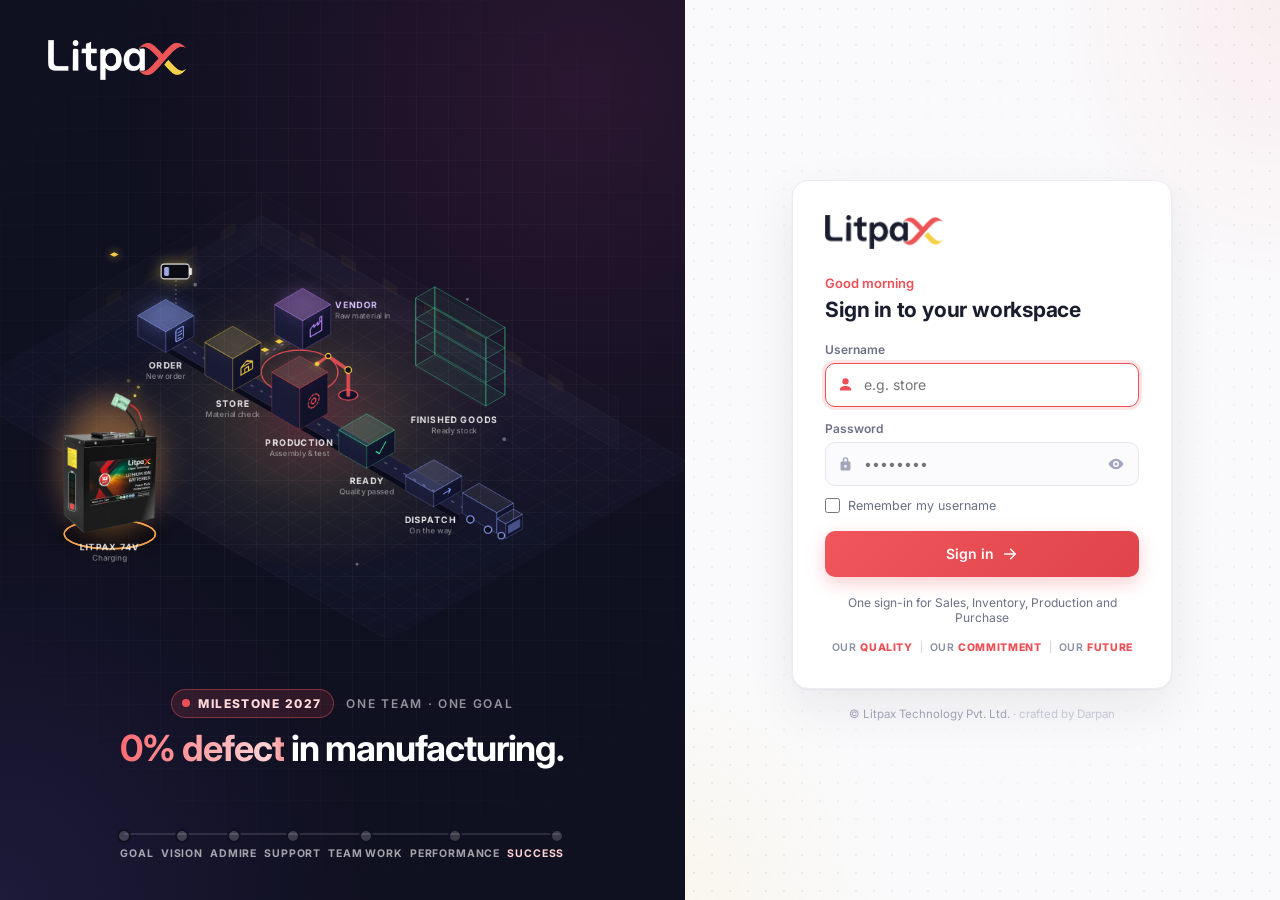
==== commit 56a6b755: "Update index.html" ====
--- a/index.html
+++ b/index.html
@@ -18,7 +18,7 @@
     }
   } catch (e) {}
 </script>
-<link rel="stylesheet" href="style.css?v=pr1">
+<link rel="stylesheet" href="style.css?v=lt1">
 <link rel="stylesheet" href="motion.css?v=mo1">
 </head>
 <body>
@@ -386,6 +386,7 @@
       <span id="sessionWarn" class="chip chip-warn hidden"></span>
       <div class="sn-me">
         <span class="top-user" id="userName"></span>
+        <button type="button" class="sn-btn hidden" id="showBtn" title="System Showcase" aria-label="System Showcase"><svg viewBox="0 0 24 24" aria-hidden="true"><rect x="3" y="4" width="18" height="13" rx="2"/><path d="m10 8 5 2.5-5 2.5zM8 21h8M12 17v4"/></svg></button>
         <button type="button" class="sn-btn" id="reloadBtn" title="Reload this page" aria-label="Reload"><svg viewBox="0 0 24 24" aria-hidden="true"><path d="M20 11a8 8 0 1 0-2.3 5.7"/><path d="M20 4v7h-7"/></svg></button>
         <button type="button" class="sn-btn sn-out" id="logoutBtn" title="Sign out" aria-label="Sign out"><svg viewBox="0 0 24 24" aria-hidden="true"><path d="M15 4h4v16h-4"/><path d="M10 8l-4 4 4 4M6 12h10"/></svg></button>
       </div>
@@ -495,7 +496,7 @@
 <div id="toast" class="toast"></div>
 
 <script src="motion.js?v=mo1"></script>
-<script src="config.js?v=ac6"></script>
-<script src="app.js?v=ac5"></script>
+<script src="config.js?v=ac7"></script>
+<script src="app.js?v=ac6"></script>
 </body>
 </html>
--- a/style.css
+++ b/style.css
@@ -1013,33 +1013,7 @@
   .shell .frames iframe, .shell:not(.solo) .frames iframe { border-radius: 0; }
 }
 
-/* ---------------- System Showcase — floating "ad" card (sirf Admin) + player ---------------- */
-.promo { position: fixed; right: 22px; bottom: 22px; z-index: 60; display: flex; gap: 14px; width: 360px; max-width: calc(100vw - 28px); padding: 14px 16px 16px 14px;
-  border-radius: 20px; background: #121212; color: #fff; box-shadow: 0 18px 50px rgba(0,0,0,.28), 0 2px 6px rgba(0,0,0,.18); overflow: hidden;
-  font-family: 'Geist', 'Inter', system-ui, sans-serif; opacity: 0; transform: translateY(24px) scale(.96); transition: opacity .35s ease, transform .45s cubic-bezier(.2,.9,.25,1.2); }
-.promo.in { opacity: 1; transform: none; }
-.promo.out { opacity: 0; transform: translateY(18px) scale(.97); transition: opacity .3s ease, transform .35s ease; }
-.promo-art { position: relative; flex: none; width: 74px; height: 92px; border-radius: 14px; display: grid; place-items: center;
-  background: radial-gradient(circle at 50% 35%, #3a2a2c 0%, #1d1d1f 70%); }
-.promo-art img { position: relative; z-index: 1; width: 52px; height: auto; animation: promoFloat 3.2s ease-in-out infinite; }
-.promo-glow { position: absolute; inset: auto 12px 10px; height: 14px; border-radius: 50%; background: rgba(236,79,85,.55); filter: blur(10px); animation: promoGlow 3.2s ease-in-out infinite; }
-@keyframes promoFloat { 0%, 100% { transform: translateY(0); } 50% { transform: translateY(-6px); } }
-@keyframes promoGlow { 0%, 100% { opacity: .5; transform: scaleX(1); } 50% { opacity: .9; transform: scaleX(.8); } }
-.promo-body { min-width: 0; display: flex; flex-direction: column; gap: 3px; padding-right: 18px; }
-.promo-tag { width: fit-content; padding: 2px 8px; border-radius: 999px; background: rgba(236,79,85,.18); color: #ff8a8f; font-size: 11px; font-weight: 600; letter-spacing: .02em; }
-.promo-body b { margin-top: 4px; font-size: 15px; font-weight: 600; line-height: 1.3; }
-.promo-body small { color: #a3a3a8; font-size: 12.5px; line-height: 1.4; }
-.promo-act { display: flex; gap: 8px; margin-top: 10px; }
-.promo-go { min-height: 34px; padding: 0 16px; border: 0; border-radius: 999px; background: #ec4f55; color: #fff; font-family: inherit; font-size: 13px; font-weight: 600; cursor: pointer; transition: background .15s, transform .15s; }
-.promo-go:hover { background: #d9434a; transform: translateY(-1px); }
-.promo-mute { min-height: 34px; padding: 0 12px; border: 0; border-radius: 999px; background: transparent; color: #8e8e94; font-family: inherit; font-size: 12.5px; font-weight: 500; cursor: pointer; }
-.promo-mute:hover { color: #fff; background: rgba(255,255,255,.08); }
-.promo-x { position: absolute; top: 8px; right: 8px; width: 28px; height: 28px; border: 0; border-radius: 50%; background: rgba(255,255,255,.08); color: #c9c9cd; font-size: 17px; line-height: 1; cursor: pointer; }
-.promo-x:hover { background: rgba(255,255,255,.16); color: #fff; }
-.promo button:focus-visible, .pv-btn:focus-visible { outline: 2px solid #ff8a8f; outline-offset: 2px; }
-.promo-bar { position: absolute; left: 0; bottom: 0; height: 3px; width: 100%; background: #ec4f55; transform-origin: left; animation: promoBar linear forwards; }
-.promo.hold .promo-bar { animation-play-state: paused; opacity: .4; }
-@keyframes promoBar { from { transform: scaleX(1); } to { transform: scaleX(0); } }
+/* ---------------- System Showcase player (sidebar ka ▶ button) ---------------- */
 .promo-view { position: fixed; inset: 0; z-index: 80; display: grid; place-items: center; padding: 28px; background: rgba(12,12,14,.62); backdrop-filter: blur(4px); opacity: 0; transition: opacity .25s ease; }
 .promo-view.in { opacity: 1; }
 .pv-box { width: min(1180px, 100%); height: min(760px, 100%); display: flex; flex-direction: column; border-radius: 20px; overflow: hidden; background: #121212; box-shadow: 0 30px 80px rgba(0,0,0,.4);
@@ -1053,9 +1027,42 @@
 .pv-x { width: 32px; padding: 0; justify-content: center; font-size: 18px; }
 .promo-view iframe { flex: 1; width: 100%; border: 0; background: #000; }
 @media (max-width: 640px) {
-  .promo { right: 14px; left: 14px; bottom: 14px; width: auto; }
   .promo-view { padding: 0; }
   .pv-box { height: 100%; border-radius: 0; }
   .pv-fs { display: none; }
 }
-@media (prefers-reduced-motion: reduce) { .promo, .promo-view, .pv-box { transition: none; } .promo-art img, .promo-glow { animation: none; } }
+@media (prefers-reduced-motion: reduce) { .promo-view, .pv-box { transition: none; } }
+.pv-btn:focus-visible { outline: 2px solid #ff8a8f; outline-offset: 2px; }
+.shell.sn-mini #showBtn { display: none !important; }
+
+/* ---------------- Litu — Ask Litpax mascot (kone se jhaankta hai) ---------------- */
+.litu { position: fixed; right: 34px; bottom: 0; z-index: 55; width: 92px; height: 124px; padding: 0; border: 0; background: none; cursor: pointer;
+  overflow: visible; -webkit-tap-highlight-color: transparent; }
+.litu-fig { position: absolute; left: 0; right: 0; bottom: 0; height: 124px; overflow: hidden; pointer-events: none; }
+.litu svg { position: absolute; left: 0; overflow: visible; width: 92px; height: auto; top: 136px; transition: top .5s cubic-bezier(.3,1.4,.5,1); }
+.litu.in svg { top: 54px; }                          /* haath screen ke kinare pe, sir upar jhaankta hai */
+.litu.away svg { top: 136px !important; transition: top .3s ease-in; }
+.litu .lt-body { transition: transform .5s cubic-bezier(.3,1.5,.5,1); }
+.litu.in:hover .lt-body, .litu.in:focus-visible .lt-body { transform: translateY(-20px); }
+.litu.peek .lt-body { transform: translateY(-10px); }
+.litu.duck .lt-body { transform: translateY(78px); transition: transform .35s ease-in; }
+.litu.jump .lt-body { transform: translateY(-34px); transition: transform .2s ease-out; }
+.litu .lt-hands { transform-box: fill-box; }
+.litu .lt-hand { transform-box: fill-box; transform-origin: 50% 100%; }
+.litu:hover .lt-hr { animation: ltWave .5s ease-in-out 2; }
+@keyframes ltWave { 0%, 100% { transform: rotate(0); } 50% { transform: rotate(-28deg) translateY(-4px); } }
+.litu .lt-eyes { transform-box: fill-box; transform-origin: center; animation: ltBlink 4.6s infinite; }
+@keyframes ltBlink { 0%, 92%, 100% { transform: scaleY(1); } 95% { transform: scaleY(.08); } }
+.litu .lt-pupils { transition: transform .12s linear; }
+.litu .lt-mouth { transition: d .2s; }
+.litu:hover .lt-mouth { d: path('M51 64 q9 10 18 0'); }
+.litu.duck .lt-eyes { animation: none; transform: scaleY(.5); }
+.litu-say { position: absolute; right: 30px; bottom: calc(100% - 28px); max-width: 230px; width: max-content; padding: 9px 13px; border-radius: 14px 14px 4px 14px;
+  background: #121212; color: #fff; font: 500 12.5px/1.35 'Geist', 'Inter', system-ui, sans-serif; text-align: left; box-shadow: 0 10px 28px rgba(0,0,0,.22);
+  opacity: 0; transform: translateY(8px) scale(.9); transform-origin: 100% 100%; transition: opacity .2s ease, transform .25s cubic-bezier(.3,1.4,.5,1); pointer-events: none; }
+.litu.talk .litu-say { opacity: 1; transform: none; }
+.litu.away .litu-say { opacity: 0 !important; }
+.litu:focus-visible { outline: none; }
+.litu:focus-visible .litu-fig { outline: 2px solid #ec4f55; outline-offset: -2px; border-radius: 16px; }
+@media (max-width: 640px) { .litu { right: 14px; transform: scale(.82); transform-origin: 100% 100%; } }
+@media (prefers-reduced-motion: reduce) { .litu svg, .litu-say { transition: none; } .litu .lt-eyes, .litu:hover .lt-hr { animation: none; } }
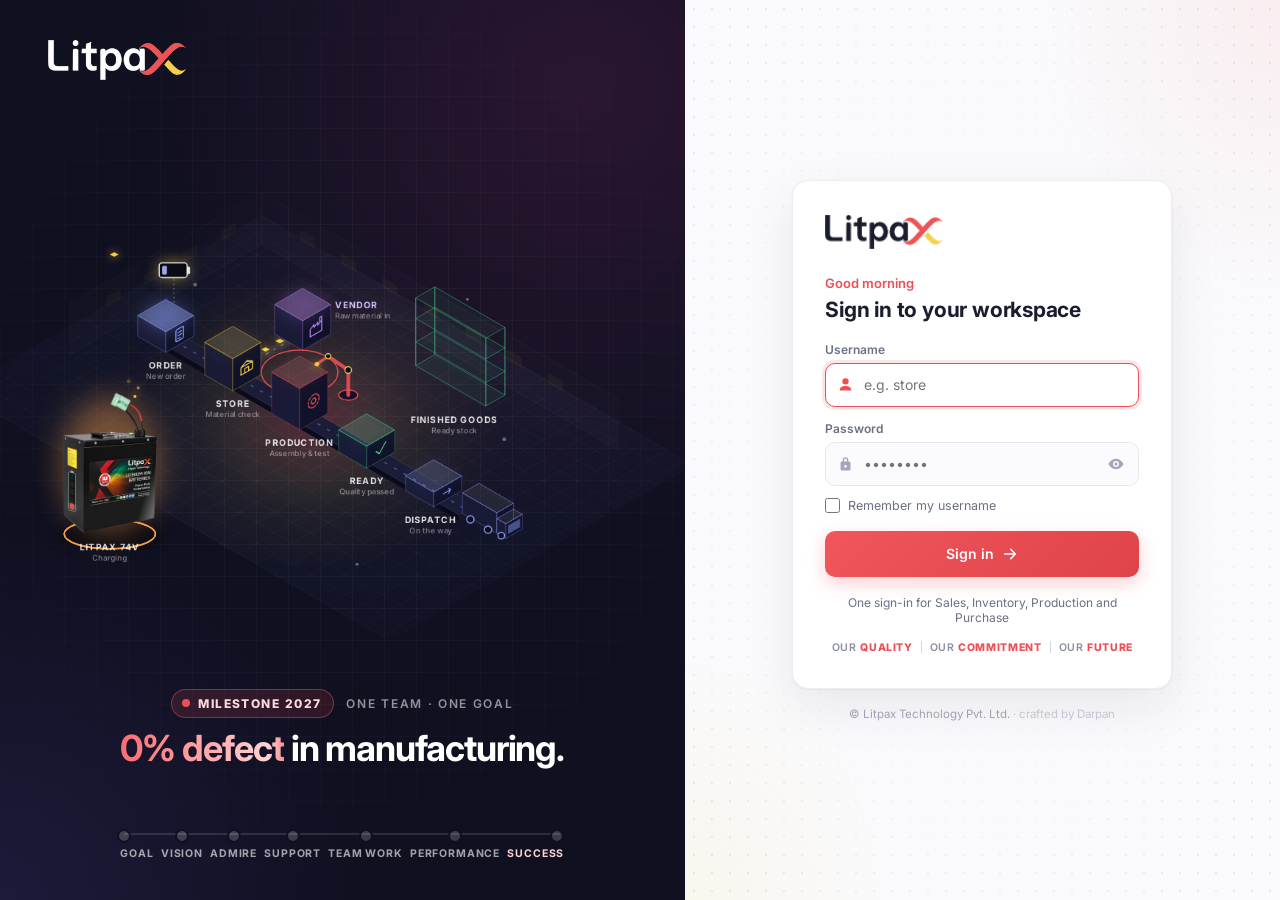
==== commit 340be9bf: "Update index.html" ====
--- a/index.html
+++ b/index.html
@@ -18,7 +18,7 @@
     }
   } catch (e) {}
 </script>
-<link rel="stylesheet" href="style.css?v=lt1">
+<link rel="stylesheet" href="style.css?v=lt2">
 <link rel="stylesheet" href="motion.css?v=mo1">
 </head>
 <body>
@@ -497,6 +497,6 @@
 
 <script src="motion.js?v=mo1"></script>
 <script src="config.js?v=ac7"></script>
-<script src="app.js?v=ac6"></script>
+<script src="app.js?v=ac7"></script>
 </body>
 </html>
--- a/style.css
+++ b/style.css
@@ -1041,12 +1041,13 @@
 .litu-fig { position: absolute; left: 0; right: 0; bottom: 0; height: 124px; overflow: hidden; pointer-events: none; }
 .litu svg { position: absolute; left: 0; overflow: visible; width: 92px; height: auto; top: 136px; transition: top .5s cubic-bezier(.3,1.4,.5,1); }
 .litu.in svg { top: 54px; }                          /* haath screen ke kinare pe, sir upar jhaankta hai */
-.litu.away svg { top: 136px !important; transition: top .3s ease-in; }
 .litu .lt-body { transition: transform .5s cubic-bezier(.3,1.5,.5,1); }
 .litu.in:hover .lt-body, .litu.in:focus-visible .lt-body { transform: translateY(-20px); }
 .litu.peek .lt-body { transform: translateY(-10px); }
 .litu.duck .lt-body { transform: translateY(78px); transition: transform .35s ease-in; }
 .litu.jump .lt-body { transform: translateY(-34px); transition: transform .2s ease-out; }
+.litu.open .lt-body { transform: translateY(-14px); }
+.litu.open .lt-mouth { d: path('M51 64 q9 10 18 0'); }
 .litu .lt-hands { transform-box: fill-box; }
 .litu .lt-hand { transform-box: fill-box; transform-origin: 50% 100%; }
 .litu:hover .lt-hr { animation: ltWave .5s ease-in-out 2; }
@@ -1061,8 +1062,19 @@
   background: #121212; color: #fff; font: 500 12.5px/1.35 'Geist', 'Inter', system-ui, sans-serif; text-align: left; box-shadow: 0 10px 28px rgba(0,0,0,.22);
   opacity: 0; transform: translateY(8px) scale(.9); transform-origin: 100% 100%; transition: opacity .2s ease, transform .25s cubic-bezier(.3,1.4,.5,1); pointer-events: none; }
 .litu.talk .litu-say { opacity: 1; transform: none; }
-.litu.away .litu-say { opacity: 0 !important; }
 .litu:focus-visible { outline: none; }
 .litu:focus-visible .litu-fig { outline: 2px solid #ec4f55; outline-offset: -2px; border-radius: 16px; }
 @media (max-width: 640px) { .litu { right: 14px; transform: scale(.82); transform-origin: 100% 100%; } }
 @media (prefers-reduced-motion: reduce) { .litu svg, .litu-say { transition: none; } .litu .lt-eyes, .litu:hover .lt-hr { animation: none; } }
+
+/* Litu ka chat panel (Ask Litpax mini) */
+.litu-chat { position: fixed; right: 22px; bottom: 112px; z-index: 56; width: 410px; height: min(640px, calc(100vh - 140px)); border-radius: 22px; overflow: hidden;
+  background: #fff; box-shadow: 0 24px 70px rgba(16,16,20,.28), 0 2px 8px rgba(16,16,20,.12); border: 1px solid rgba(0,0,0,.06);
+  opacity: 0; transform: translateY(16px) scale(.96); transform-origin: 85% 100%; transition: opacity .2s ease, transform .28s cubic-bezier(.3,1.3,.5,1); }
+.litu-chat.in { opacity: 1; transform: none; }
+.litu-chat iframe { width: 100%; height: 100%; border: 0; display: block; }
+.lc-x { position: absolute; top: 12px; right: 12px; z-index: 2; width: 32px; height: 32px; border: 0; border-radius: 50%; background: #f2f2f2; color: #444; font-size: 19px; line-height: 1; cursor: pointer; }
+.lc-x:hover { background: #e6e6e6; color: #111; }
+.lc-x:focus-visible { outline: 2px solid #ec4f55; outline-offset: 2px; }
+@media (max-width: 640px) { .litu-chat { right: 8px; left: 8px; width: auto; bottom: 100px; height: calc(100vh - 120px); } }
+@media (prefers-reduced-motion: reduce) { .litu-chat { transition: none; } }
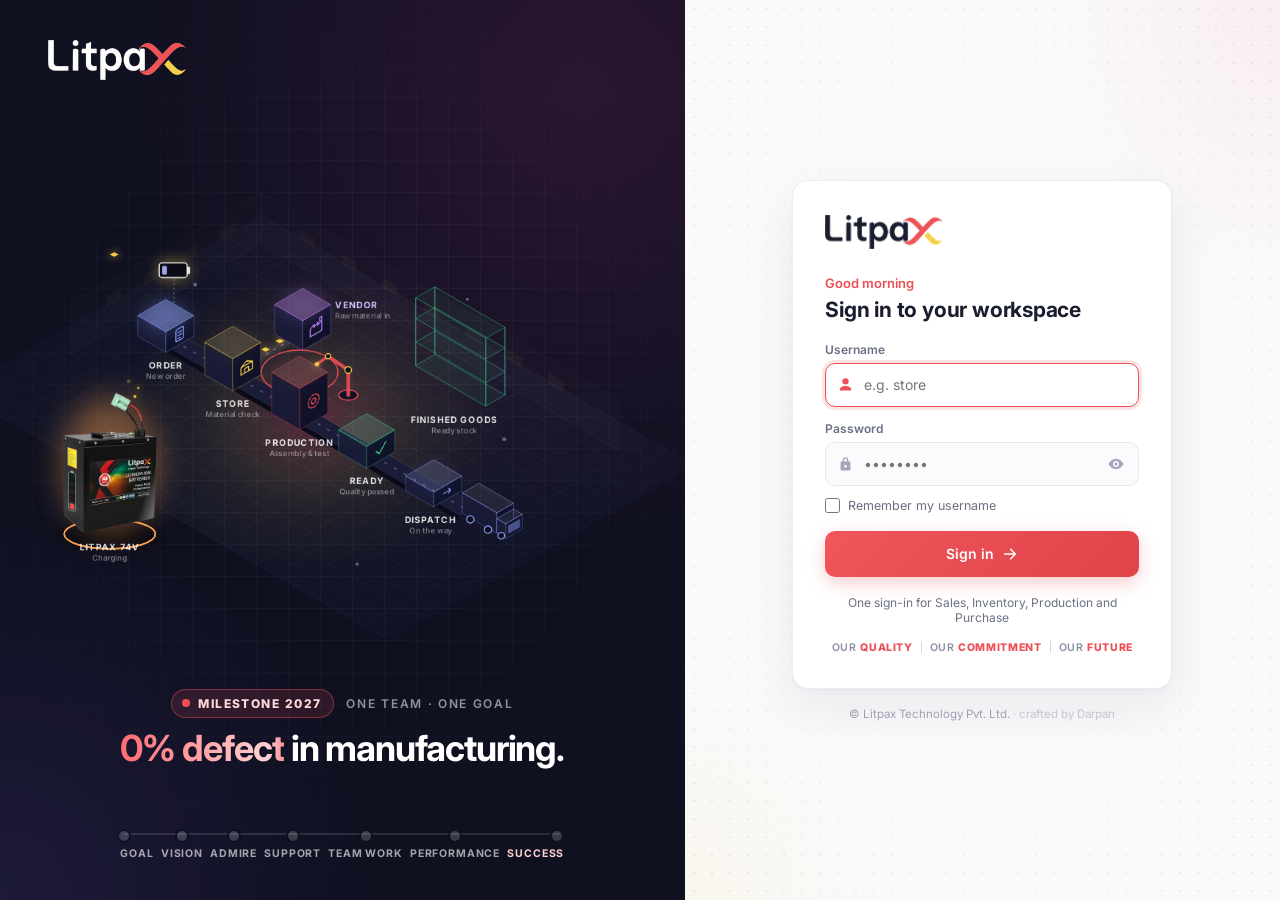
==== commit cc0874f0: "Update index.html" ====
--- a/index.html
+++ b/index.html
@@ -18,7 +18,7 @@
     }
   } catch (e) {}
 </script>
-<link rel="stylesheet" href="style.css?v=lt2">
+<link rel="stylesheet" href="style.css?v=lt3">
 <link rel="stylesheet" href="motion.css?v=mo1">
 </head>
 <body>
@@ -497,6 +497,6 @@
 
 <script src="motion.js?v=mo1"></script>
 <script src="config.js?v=ac7"></script>
-<script src="app.js?v=ac7"></script>
+<script src="app.js?v=ac8"></script>
 </body>
 </html>
--- a/style.css
+++ b/style.css
@@ -1078,3 +1078,62 @@
 .lc-x:focus-visible { outline: 2px solid #ec4f55; outline-offset: 2px; }
 @media (max-width: 640px) { .litu-chat { right: 8px; left: 8px; width: auto; bottom: 100px; height: calc(100vh - 120px); } }
 @media (prefers-reduced-motion: reduce) { .litu-chat { transition: none; } }
+
+/* ---- Litu v3: battery mood · neend · gudgudi · reactions · confetti · kaam ki khabar ---- */
+.litu .lt-bars rect { fill: #fff; opacity: .9; transition: opacity .4s, fill .4s; }
+.litu.lv2 .lt-b3, .litu.lv1 .lt-b2, .litu.lv1 .lt-b3, .litu.night .lt-b2, .litu.night .lt-b3 { opacity: .18; }
+.litu.lv1 .lt-b1 { fill: #ffd166; }
+.litu.night .lt-b1 { fill: #ff9f43; }
+.litu .lt-lids { transform-box: fill-box; transform-origin: 50% 0; transform: scaleY(0); transition: transform .4s ease; }
+.litu.lv1 .lt-lids, .litu.night .lt-lids { transform: scaleY(.42); }          /* thaka hua */
+.litu.tickle .lt-lids { transform: scaleY(.6); }
+.litu .lt-shut, .litu .lt-brows, .litu .lt-sweat { opacity: 0; transition: opacity .25s; }
+/* neend */
+.litu.sleep .lt-eyes, .litu.sleep .lt-lids { opacity: 0; }
+.litu.sleep .lt-shut { opacity: 1; }
+.litu.sleep .lt-body { animation: ltBreathe 3.4s ease-in-out infinite; }
+.litu.sleep .lt-mouth { d: path('M55 67 q5 3 10 0'); }
+.litu.sleep .lt-bars rect { opacity: .25; }
+@keyframes ltBreathe { 0%, 100% { transform: translateY(6px); } 50% { transform: translateY(10px); } }
+.litu-z { position: absolute; right: -10px; bottom: 76px; width: 44px; height: 60px; pointer-events: none; display: none; }
+.litu.sleep .litu-z { display: block; }
+.litu-z i { position: absolute; left: 4px; bottom: 0; font: 800 16px 'Geist', 'Inter', sans-serif; font-style: normal; color: #3b3b44; opacity: 0; animation: ltZ 3s ease-in-out infinite; }
+.litu-z i:nth-child(2) { animation-delay: 1s; font-size: 19px; }
+.litu-z i:nth-child(3) { animation-delay: 2s; font-size: 23px; }
+@keyframes ltZ { 0% { opacity: 0; transform: translate(0, 0); } 20% { opacity: .9; } 100% { opacity: 0; transform: translate(22px, -46px) rotate(12deg); } }
+.litu.startle .lt-body { animation: ltStartle .6s cubic-bezier(.3,1.6,.5,1); }
+@keyframes ltStartle { 0% { transform: translateY(6px); } 35% { transform: translateY(-30px); } 100% { transform: translateY(0); } }
+/* gudgudi */
+.litu.tickle .lt-body { animation: ltTickle 1.3s ease-in-out; transform-origin: 60px 120px; transform-box: view-box; }
+.litu.tickle .lt-mouth { d: path('M49 63 q11 13 22 0'); }
+@keyframes ltTickle { 0% { transform: translateY(-14px) rotate(0); } 12% { transform: translateY(-18px) rotate(-11deg); } 25% { transform: translateY(-14px) rotate(10deg); } 38% { transform: translateY(-18px) rotate(-9deg); }
+  52% { transform: translateY(-14px) rotate(8deg); } 66% { transform: translateY(-16px) rotate(-5deg); } 80% { transform: translateY(-12px) rotate(3deg); } 100% { transform: translateY(0) rotate(0); } }
+/* soch raha hai */
+.litu.think .lt-body { animation: ltThink 1.6s ease-in-out infinite; transform-origin: 60px 120px; transform-box: view-box; }
+.litu.think .lt-mouth { d: path('M55 67 q5 0 10 -2'); }
+@keyframes ltThink { 0%, 100% { transform: translateY(-8px) rotate(-3deg); } 50% { transform: translateY(-8px) rotate(3deg); } }
+/* khush / pareshan / celebration */
+.litu.happy .lt-body { animation: ltHop .55s cubic-bezier(.3,1.5,.5,1) 2; }
+.litu.happy .lt-mouth, .litu.cheer .lt-mouth { d: path('M49 63 q11 13 22 0'); }
+@keyframes ltHop { 0%, 100% { transform: translateY(0); } 50% { transform: translateY(-22px); } }
+.litu.worry .lt-brows, .litu.worry .lt-sweat { opacity: 1; }
+.litu.worry .lt-mouth { d: path('M54 70 q6 -5 12 0'); }
+.litu.worry .lt-sweat { animation: ltSweat 1.2s ease-in 2; }
+.litu.worry .lt-body { animation: ltShake .5s ease-in-out 2; }
+@keyframes ltSweat { 0% { transform: translateY(0); } 100% { transform: translateY(8px); opacity: 0; } }
+@keyframes ltShake { 0%, 100% { transform: translateX(0); } 25% { transform: translateX(-3px); } 75% { transform: translateX(3px); } }
+.litu.cheer .lt-body { animation: ltHop .45s cubic-bezier(.3,1.5,.5,1) 3; }
+.litu.cheer .lt-hl { animation: ltWaveL .45s ease-in-out 3; }
+.litu.cheer .lt-hr, .litu.wave .lt-hr { animation: ltWave .5s ease-in-out infinite; }
+.litu.cheer .lt-hr { animation-iteration-count: 3; }
+@keyframes ltWaveL { 0%, 100% { transform: rotate(0); } 50% { transform: rotate(28deg) translateY(-4px); } }
+.litu-confetti { position: fixed; z-index: 70; width: 0; height: 0; pointer-events: none; }
+.litu-confetti i { position: absolute; left: -4px; top: -5px; width: 8px; height: 10px; border-radius: 2px; animation: ltConf 1.3s cubic-bezier(.15,.7,.3,1) forwards; }
+@keyframes ltConf { 0% { transform: translate(0, 0) rotate(0); opacity: 1; } 60% { transform: translate(var(--x), var(--y)) rotate(var(--r)); opacity: 1; }
+  100% { transform: translate(var(--x), calc(var(--y) + 90px)) rotate(var(--r)); opacity: 0; } }
+/* kaam ki khabar (bubble pe click → chat) */
+.litu.nudge .litu-say { pointer-events: auto; cursor: pointer; padding: 10px 14px 9px; background: #121212; border: 1px solid rgba(255,255,255,.08); }
+.litu.nudge .litu-say:hover { background: #1f1f22; }
+.litu-say .ln-i { margin-right: 6px; }
+.litu-say small { display: block; margin-top: 2px; color: #ff8a8f; font-size: 11px; font-weight: 600; }
+@media (prefers-reduced-motion: reduce) { .litu .lt-body, .litu-z i, .litu .lt-hand, .litu .lt-sweat { animation: none !important; } }
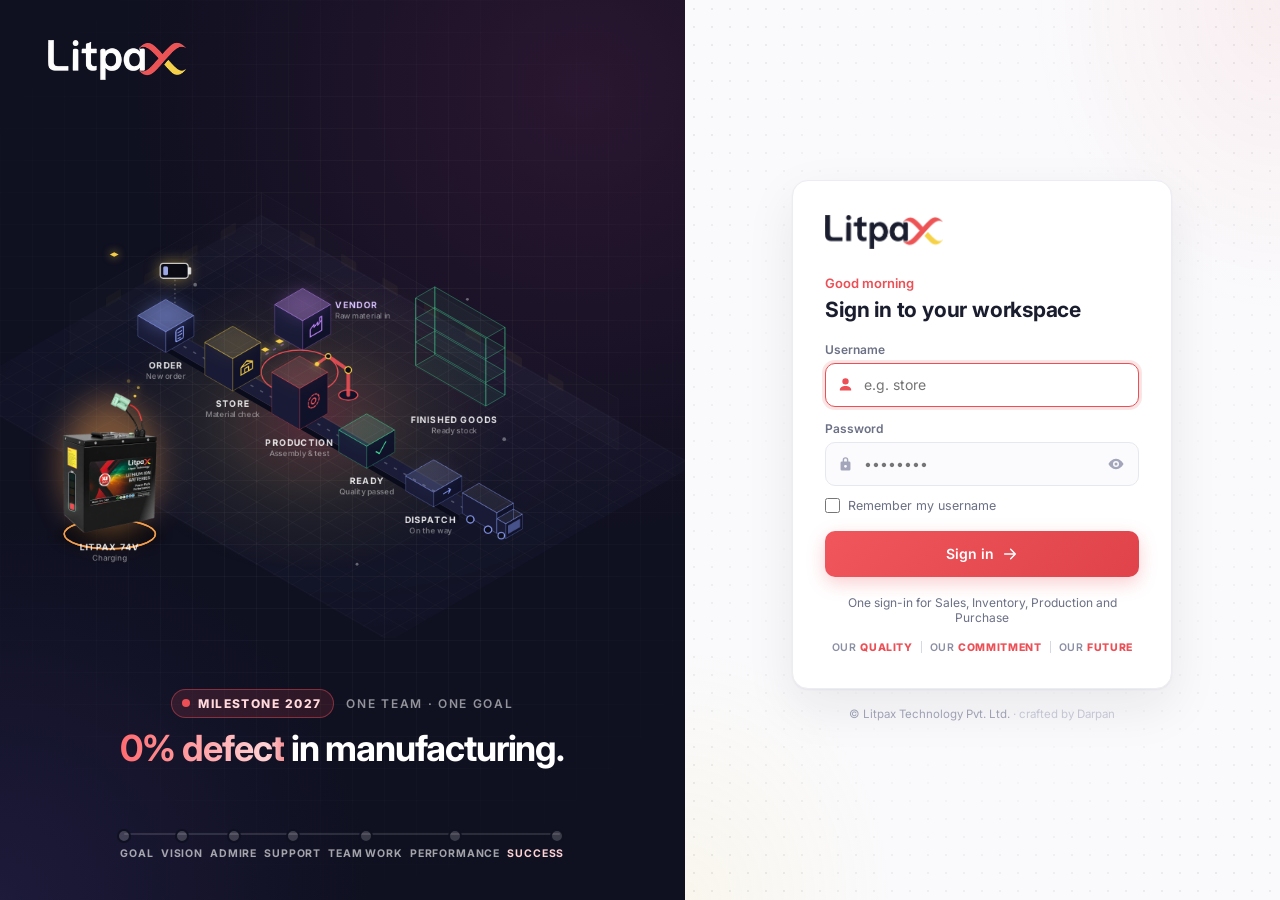
==== commit f9a0663c: "Add files via upload" ====
--- a/index.html
+++ b/index.html
@@ -19,7 +19,7 @@
   } catch (e) {}
 </script>
 <link rel="stylesheet" href="style.css?v=lt3">
-<link rel="stylesheet" href="motion.css?v=mo1">
+<link rel="stylesheet" href="motion.css?v=mo2">
 </head>
 <body>
 
@@ -495,7 +495,7 @@
 
 <div id="toast" class="toast"></div>
 
-<script src="motion.js?v=mo1"></script>
+<script src="motion.js?v=mo2"></script>
 <script src="config.js?v=ac7"></script>
 <script src="app.js?v=ac8"></script>
 </body>
--- a/style.css
+++ b/style.css
@@ -679,14 +679,14 @@
  * Ye block style.css ke SABSE END me rahe. Font: Inter Tight.
  * ============================================================= */
 .shell {
-  --accent: #1f3fff; --accent-dark: #1530c4; --accent-soft: #f0f3ff;
-  --ink: #0a0a0a;
-  --bg: #ffffff; --card: #ffffff; --tile: #fafafa;
-  --text: #0a0a0a; --muted: #737373; --line: #ededed;
-  --ok: #15803d; --ok-soft: #f0fdf4;
-  --warn: #92400e; --warn-soft: #fffbeb;
-  --bad: #dc2626; --bad-soft: #fef2f2;
-  --radius: 20px;
+  --accent: #1f3d33; --accent-dark: #152c25; --accent-soft: #edf2ef;
+  --ink: #1b1d1a;
+  --bg: #ffffff; --card: #ffffff; --tile: #f8f8f7;
+  --text: #1b1d1a; --muted: #6e716d; --line: #e9e9e7;
+  --ok: #2f6b4f; --ok-soft: #e9f2ec;
+  --warn: #8f6417; --warn-soft: #f8f0dc;
+  --bad: #8a2f37; --bad-soft: #f7e8e7;
+  --radius: 16px;
   --mono: 'JetBrains Mono', ui-monospace, monospace;
   font-family: 'Inter Tight', 'Inter', system-ui, sans-serif;
 }
@@ -730,7 +730,7 @@
 /* ---- buttons: blue primary, white secondary ---- */
 .shell .btn { min-height: 42px; padding: 0 18px; border: 1px solid #e5e5e5; border-radius: 999px; background: #fff; color: var(--text); font-weight: 500; font-size: 14px; }
 .shell .btn:hover { background: #fafafa; border-color: #d4d4d4; }
-.shell .btn-primary { background: var(--accent); border-color: var(--accent); color: #fff; font-weight: 600; box-shadow: 0 8px 20px rgba(31, 63, 255, .25); }
+.shell .btn-primary { background: var(--accent); border-color: var(--accent); color: #fff; font-weight: 600; box-shadow: 0 8px 20px rgba(31, 61, 51, .25); }
 .shell .btn-primary:hover { background: var(--accent-dark); border-color: var(--accent-dark); }
 .shell .btn-danger { background: #fff; border-color: #fecaca; color: var(--bad); }
 .shell .btn-danger:hover { background: var(--bad-soft); }
@@ -740,7 +740,7 @@
 /* ---- inputs: white + border ---- */
 .shell input:not([type=checkbox]):not([type=radio]):not([type=file]), .shell select, .shell textarea {
   background: #fff; border: 1px solid #e5e5e5; border-radius: 12px; min-height: 42px; }
-.shell input:focus, .shell select:focus, .shell textarea:focus { border-color: var(--accent); box-shadow: 0 0 0 3px rgba(31, 63, 255, .12); }
+.shell input:focus, .shell select:focus, .shell textarea:focus { border-color: var(--accent); box-shadow: 0 0 0 3px rgba(31, 61, 51, .12); }
 .shell .scan-box { border: 2px solid var(--accent); }
 
 /* ---- chips: soft pill + rangeen dot ---- */
@@ -882,7 +882,7 @@
 .shell .topbar { position: sticky; top: 0; z-index: 30; background: rgba(255,255,255,.86); -webkit-backdrop-filter: saturate(1.6) blur(14px); backdrop-filter: saturate(1.6) blur(14px);
   border-bottom: 1px solid rgba(15,23,42,.06); box-shadow: 0 1px 0 rgba(255,255,255,.6), 0 6px 24px rgba(15,23,42,.04); }
 .shell .tabs .nav-item { transition: background .15s, color .15s, box-shadow .15s; }
-.shell .tabs .nav-item.active { box-shadow: inset 0 0 0 1px rgba(31,63,255,.10), 0 2px 8px rgba(31,63,255,.08); }
+.shell .tabs .nav-item.active { box-shadow: inset 0 0 0 1px rgba(31,61,51,.10), 0 2px 8px rgba(31,61,51,.08); }
 /* user chip: avatar + naam + team */
 .shell .top-user { gap: 10px; padding: 3px 12px 3px 3px; min-height: 40px; border: 1px solid rgba(15,23,42,.07); border-radius: 999px; background: #fff; box-shadow: 0 1px 2px rgba(15,23,42,.04); }
 .tu-av { width: 32px; height: 32px; border-radius: 50%; display: grid; place-items: center; font-style: normal; font-size: 11.5px; font-weight: 700; color: #fff; flex: 0 0 32px; }
@@ -903,9 +903,9 @@
 /* tables + notices */
 .shell .tbl tbody tr { transition: background .12s; }
 .shell .tbl tbody tr:hover td { background: #fafbfd; }
-.shell .notice { border: 1px solid rgba(31,63,255,.10); }
+.shell .notice { border: 1px solid rgba(31,61,51,.10); }
 /* keyboard focus */
-.shell .btn:focus-visible, .shell .nav-item:focus-visible { outline: none; box-shadow: 0 0 0 3px rgba(31,63,255,.22); }
+.shell .btn:focus-visible, .shell .nav-item:focus-visible { outline: none; box-shadow: 0 0 0 3px rgba(31,61,51,.22); }
 /* patla scrollbar */
 .shell ::-webkit-scrollbar { width: 10px; height: 10px; }
 .shell ::-webkit-scrollbar-thumb { background: #d9dbe4; border-radius: 10px; border: 3px solid transparent; background-clip: content-box; }
@@ -915,13 +915,13 @@
 
 /* =============================================================
  * N2 COMMON SIDEBAR — saare apps ek sidebar me (isi file ke END me rahe)
- * Rang: ink #121212 · laal #ec4f55 · amber #f5b82e
- * ============================================================= */
-.shell { flex-direction: row; background: #f5f5f2; --n2-red: #ec4f55; --n2-amb: #f5b82e; --n2-line: rgba(16, 24, 40, .07); }
-.shell .main { flex: 1; min-width: 0; min-height: 0; background: #f5f5f2; }
+ * Rang: ink #121212 · brass #a8843f · halka brass #c9a45a
+ * ============================================================= */
+.shell { flex-direction: row; background: #ffffff; --n2-red: #a8843f; --n2-amb: #c9a45a; --n2-line: rgba(16, 24, 40, .07); }
+.shell .main { flex: 1; min-width: 0; min-height: 0; background: #ffffff; }
 .shell .topbar { display: none; }
 .shell .frames, .shell:not(.solo) .frames { margin: 12px 12px 12px 0; }
-.shell .frames iframe, .shell:not(.solo) .frames iframe { border-radius: 22px; background: #f5f5f2; box-shadow: 0 1px 2px rgba(16, 24, 40, .04); }
+.shell .frames iframe, .shell:not(.solo) .frames iframe { border-radius: 22px; background: #ffffff; box-shadow: 0 1px 2px rgba(16, 24, 40, .04); }
 
 .sn { width: 268px; flex: none; display: flex; flex-direction: column; margin: 12px; padding: 14px 10px 10px; border-radius: 22px; position: relative; z-index: 30;
   background: linear-gradient(180deg, #ffffff 0%, #fbfbfa 100%); border: 1px solid var(--n2-line);
@@ -934,7 +934,7 @@
 .sn-out:hover { background: #fff1f1; color: #c9363d; }
 
 .sn-search { display: flex; align-items: center; gap: 9px; height: 40px; margin: 0 4px 8px; padding: 0 10px 0 12px; border-radius: 13px; background: #f3f3f0; color: #8a8b91; cursor: text; transition: box-shadow .15s, background .15s; }
-.sn-search:focus-within { background: #fff; box-shadow: inset 0 0 0 1px rgba(236, 79, 85, .45), 0 0 0 4px rgba(236, 79, 85, .10); }
+.sn-search:focus-within { background: #fff; box-shadow: inset 0 0 0 1px rgba(168, 132, 63, .45), 0 0 0 4px rgba(168, 132, 63, .10); }
 .sn-search svg { width: 17px; height: 17px; }
 .sn-search input { flex: 1; min-width: 0; border: 0 !important; background: transparent !important; box-shadow: none !important; padding: 0; height: 100%; font: inherit; font-size: 13.5px; color: #121212; outline: 0; }
 .sn-search kbd { font: 500 11px 'Geist Mono', ui-monospace, monospace; color: #8a8b91; background: #fff; border: 1px solid rgba(16, 24, 40, .1); border-radius: 6px; padding: 1px 6px; }
@@ -952,14 +952,14 @@
 .sn-nav .nav-item.cur .sn-ic { color: #121212; }
 /* active = laal glow + amber→laal patti */
 .sn-nav .nav-item.active, .sn-page.active { color: #121212; font-weight: 600;
-  background: linear-gradient(90deg, rgba(236, 79, 85, .16) 0%, rgba(236, 79, 85, .05) 55%, rgba(236, 79, 85, 0) 100%); box-shadow: inset 1px 0 0 rgba(236, 79, 85, .30); }
+  background: linear-gradient(90deg, rgba(168, 132, 63, .16) 0%, rgba(168, 132, 63, .05) 55%, rgba(168, 132, 63, 0) 100%); box-shadow: inset 1px 0 0 rgba(168, 132, 63, .30); }
 .sn-nav .nav-item.active::before, .sn-page.active::before { content: ''; position: absolute; left: 0; top: 9px; bottom: 9px; width: 3.5px; border-radius: 0 4px 4px 0;
-  background: linear-gradient(180deg, var(--n2-amb), var(--n2-red)); box-shadow: 0 0 12px 1px rgba(236, 79, 85, .6); }
-.sn-nav .nav-item.active .sn-ic, .sn-page.active .sn-ic { color: var(--n2-red); filter: drop-shadow(0 0 6px rgba(236, 79, 85, .5)); }
+  background: linear-gradient(180deg, var(--n2-amb), var(--n2-red)); box-shadow: 0 0 12px 1px rgba(168, 132, 63, .6); }
+.sn-nav .nav-item.active .sn-ic, .sn-page.active .sn-ic { color: var(--n2-red); filter: drop-shadow(0 0 6px rgba(168, 132, 63, .5)); }
 .sn-chev { width: 8px; height: 8px; flex: none; margin-right: 2px; border-right: 1.8px solid #9a9aa0; border-bottom: 1.8px solid #9a9aa0; transform: rotate(-45deg); transition: transform .2s; }
 .sn-nav .nav-item.open .sn-chev { transform: rotate(45deg); margin-top: -4px; }
 .sn-nav .badge, .sn-badge { min-width: 20px; height: 20px; padding: 0 6px; border-radius: 999px; display: inline-grid; place-items: center; font-size: 11px; font-weight: 700; font-style: normal; color: #fff;
-  background: linear-gradient(135deg, var(--n2-red), var(--n2-amb)); box-shadow: 0 0 10px rgba(236, 79, 85, .35); }
+  background: linear-gradient(135deg, var(--n2-red), var(--n2-amb)); box-shadow: 0 0 10px rgba(168, 132, 63, .35); }
 
 /* app ke pages (andar wali list) */
 .sn-sub { display: none; position: relative; margin: 2px 0 6px 21px; padding-left: 8px; }
@@ -988,7 +988,7 @@
 .shell.sn-mini .sn-search, .shell.sn-mini .sn-grp, .shell.sn-mini .sn-lbl, .shell.sn-mini .sn-chev, .shell.sn-mini .sn-sub, .shell.sn-mini .tu-t,
 .shell.sn-mini #reloadBtn, .shell.sn-mini .sn-foot .chip-warn { display: none !important; }
 .shell.sn-mini .sn-nav .nav-item { justify-content: center; padding: 0; margin: 2px 4px; }
-.shell.sn-mini .sn-nav .nav-item.cur:not(.active) { background: rgba(236, 79, 85, .08); }
+.shell.sn-mini .sn-nav .nav-item.cur:not(.active) { background: rgba(168, 132, 63, .08); }
 .shell.sn-mini .sn-nav .badge { position: absolute; top: 3px; right: 3px; min-width: 16px; height: 16px; font-size: 9.5px; padding: 0 4px; }
 .shell.sn-mini .sn-me { flex-direction: column; gap: 6px; }
 .shell.sn-mini .sn-me .top-user { justify-content: center; padding: 0; }
@@ -1137,3 +1137,145 @@
 .litu-say .ln-i { margin-right: 6px; }
 .litu-say small { display: block; margin-top: 2px; color: #ff8a8f; font-size: 11px; font-weight: 600; }
 @media (prefers-reduced-motion: reduce) { .litu .lt-body, .litu-z i, .litu .lt-hand, .litu .lt-sweat { animation: none !important; } }
+
+
+/* =============================================================
+ * DASHBOARD (Admin) — view-dashboard
+ * ============================================================= */
+.db { max-width: 1320px; gap: 16px; }
+.db-top { display: flex; align-items: flex-end; justify-content: space-between; gap: 16px; flex-wrap: wrap; }
+.db-eyebrow { font-size: 12px; font-weight: 600; letter-spacing: .08em; text-transform: uppercase; color: #a8853f; }
+.db-top h1 { margin: 4px 0 0; font-family: 'Inter Tight', 'Inter', system-ui, sans-serif; font-size: 30px; line-height: 1.1; font-weight: 600; letter-spacing: -.02em; color: #1f3d33; }
+.db-ctl { display: flex; align-items: center; gap: 10px; flex-wrap: wrap; }
+.db-seg { display: inline-flex; padding: 3px; border-radius: 10px; background: #edf2ef; }
+.db-seg button { border: 0; background: none; padding: 7px 13px; border-radius: 8px; font-size: 13px; font-weight: 600; color: #5b6b64; cursor: pointer; transition: background .18s ease, color .18s ease, box-shadow .18s ease; }
+.db-seg button:hover { color: #1f3d33; }
+.db-seg button.on { background: #fff; color: #1f3d33; box-shadow: 0 1px 3px rgba(20, 39, 31, .16); }
+.db-seg button:focus-visible, .db-open:focus-visible, .db-al:focus-visible { outline: 2px solid #c9a45a; outline-offset: 2px; }
+.db-dates { display: inline-flex; align-items: center; gap: 6px; font-size: 12.5px; color: var(--muted); }
+.db-dates input { width: auto; padding: 6px 8px; font-size: 13px; }
+.db-spin { display: inline-block; width: 12px; height: 12px; border: 2px solid rgba(31, 61, 51, .25); border-top-color: #1f3d33; border-radius: 50%; animation: dbSpin .7s linear infinite; vertical-align: -1px; }
+@keyframes dbSpin { to { transform: rotate(360deg); } }
+
+.db-alerts { display: flex; align-items: center; gap: 8px; flex-wrap: wrap; padding: 12px 14px; border-radius: 12px; background: #fff; border: 1px solid var(--line); }
+.db-al-t { font-size: 12px; font-weight: 700; letter-spacing: .06em; text-transform: uppercase; color: var(--muted); margin-right: 4px; }
+.db-al-ok { font-size: 13.5px; font-weight: 600; color: var(--ok); }
+.db-al { border: 1px solid transparent; border-radius: 999px; padding: 6px 12px; font-size: 13px; font-weight: 600; cursor: pointer; transition: transform .16s ease, box-shadow .16s ease; }
+.db-al:hover { transform: translateY(-1px); box-shadow: 0 4px 10px rgba(20, 22, 50, .1); }
+.db-al.bad { background: var(--bad-soft); color: var(--bad); border-color: #f3c5c5; }
+.db-al.warn { background: var(--warn-soft); color: var(--warn); border-color: #f1d9a8; }
+
+.db-grid { display: grid; grid-template-columns: repeat(2, minmax(0, 1fr)); gap: 16px; align-items: start; }
+.db-card { padding: 16px 18px 18px; border-radius: 14px; animation: dbIn .45s ease both; animation-delay: calc(var(--i, 1) * 45ms); transition: box-shadow .2s ease, transform .2s ease; }
+.db-card:hover { box-shadow: 0 8px 24px rgba(20, 39, 31, .09); transform: translateY(-1px); }
+@keyframes dbIn { from { opacity: 0; transform: translateY(8px); } to { opacity: 1; transform: none; } }
+.db-ch { display: flex; align-items: center; gap: 10px; margin-bottom: 14px; }
+.db-ch h3 { margin: 0; font-size: 16px; font-weight: 700; color: #1f3d33; }
+.db-n { width: 24px; height: 24px; flex: none; display: grid; place-items: center; border-radius: 8px; background: #1f3d33; color: #e3c98f; font-size: 12px; font-weight: 700; }
+.db-open { margin-left: auto; border: 0; background: none; padding: 4px 6px; font-size: 12.5px; font-weight: 600; color: #a8853f; cursor: pointer; border-radius: 6px; }
+.db-open:hover { color: #1f3d33; background: #edf2ef; }
+
+.db-ks4 { display: grid; grid-template-columns: repeat(4, minmax(0, 1fr)); gap: 10px; margin-bottom: 14px; }
+.db-k { padding: 10px 12px; border-radius: 10px; background: #f6f8f7; min-width: 0; }
+.db-kv { font-size: 22px; line-height: 1.15; font-weight: 700; font-variant-numeric: tabular-nums; color: var(--text); overflow-wrap: anywhere; }
+.db-kv.ok { color: var(--ok); } .db-kv.warn { color: var(--warn); } .db-kv.bad { color: var(--bad); }
+.db-kl { margin-top: 3px; font-size: 11.5px; font-weight: 600; color: var(--muted); line-height: 1.3; }
+.db-ks { font-size: 10.5px; color: #9aa0b0; }
+
+.db-lt { margin: 4px 0 8px; font-size: 11.5px; font-weight: 700; letter-spacing: .05em; text-transform: uppercase; color: var(--muted); }
+.db-bars + .db-lt, .db-list + .db-lt, .db-note + .db-lt { margin-top: 16px; }
+.db-two { display: grid; grid-template-columns: repeat(2, minmax(0, 1fr)); gap: 18px; }
+.db-list { list-style: none; margin: 0; padding: 0; }
+.db-list li { display: flex; align-items: center; justify-content: space-between; gap: 10px; padding: 7px 0; border-bottom: 1px solid var(--line); font-size: 13px; }
+.db-list li:last-child { border-bottom: 0; }
+.db-lm { min-width: 0; display: flex; flex-direction: column; }
+.db-lm b { font-weight: 600; white-space: nowrap; overflow: hidden; text-overflow: ellipsis; }
+.db-lm small { color: var(--muted); font-size: 11.5px; white-space: nowrap; overflow: hidden; text-overflow: ellipsis; }
+.db-lr { flex: none; font-weight: 700; font-size: 12.5px; font-variant-numeric: tabular-nums; color: var(--muted); }
+.db-lr.bad { color: var(--bad); }
+.db-bars { display: flex; flex-direction: column; gap: 7px; }
+.db-bar { display: grid; grid-template-columns: minmax(70px, 34%) 1fr auto; align-items: center; gap: 10px; font-size: 12.5px; }
+.db-bl { white-space: nowrap; overflow: hidden; text-overflow: ellipsis; color: var(--text); }
+.db-bt { height: 8px; border-radius: 4px; background: #edf2ef; overflow: hidden; }
+.db-bt i { display: block; height: 100%; border-radius: 4px; background: #1f3d33; transform-origin: left; animation: dbGrow .6s ease both; }
+.db-bt i.brass { background: #c9a45a; } .db-bt i.warnbar { background: #d08a2c; }
+@keyframes dbGrow { from { transform: scaleX(0); } to { transform: scaleX(1); } }
+.db-bar b { font-variant-numeric: tabular-nums; font-size: 12.5px; }
+.db-pills { display: flex; gap: 8px; flex-wrap: wrap; }
+.db-pills span { padding: 5px 11px; border-radius: 999px; background: #f6f8f7; font-size: 12.5px; color: var(--muted); }
+.db-pills span b { color: var(--text); margin-left: 4px; }
+.db-pills span.bad { background: var(--bad-soft); color: var(--bad); } .db-pills span.bad b { color: var(--bad); }
+.db-none, .db-wait, .db-fail, .db-note { font-size: 13px; color: var(--muted); padding: 6px 0; }
+.db-wait { padding: 26px 0; text-align: center; }
+.db-fail { padding: 12px 14px; border-radius: 10px; background: var(--warn-soft); color: var(--warn); }
+.db-note { font-size: 11.5px; margin-top: 8px; }
+.db-foot { margin: 0; font-size: 12px; color: var(--muted); text-align: center; }
+@media (max-width: 1100px) { .db-grid { grid-template-columns: 1fr; } }
+@media (max-width: 640px) { .db-ks4, .db-two { grid-template-columns: repeat(2, minmax(0, 1fr)); } .db-two { grid-template-columns: 1fr; } .db-top h1 { font-size: 24px; } }
+@media (prefers-reduced-motion: reduce) { .db-card, .db-bt i, .db-spin { animation: none; } .db-card:hover, .db-al:hover { transform: none; } }
+
+
+/* =============================================================
+ * LX SIDEBAR — deep racing green nav (safed content ke saath)
+ * Isi file ke SABSE END me rahe. Poora block hata do to safed sidebar wapas.
+ * Rang: green #1f3d33 → #14271f · brass #c9a45a · text halka cream
+ * ============================================================= */
+.sn {
+  background:
+    radial-gradient(120% 60% at 0% 0%, rgba(201, 164, 90, .16) 0%, rgba(201, 164, 90, 0) 60%),
+    linear-gradient(180deg, #1f3d33 0%, #183128 55%, #14271f 100%);
+  border: 1px solid rgba(255, 255, 255, .06);
+  box-shadow: 0 30px 60px -24px rgba(20, 39, 31, .55), 0 1px 2px rgba(20, 39, 31, .2);
+  transition: width .32s cubic-bezier(.22, 1, .36, 1);
+}
+.sn-logo { content: url('assets/logo-white.png'); }
+.sn-btn { color: rgba(246, 241, 229, .6); transition: background .22s, color .22s, transform .22s cubic-bezier(.22, 1, .36, 1); }
+.sn-btn:hover { background: rgba(255, 255, 255, .09); color: #fff; transform: translateY(-1px); }
+.sn-out:hover { background: rgba(217, 138, 143, .18); color: #f0b9bc; }
+
+.sn-search { background: rgba(255, 255, 255, .07); color: rgba(246, 241, 229, .55); transition: box-shadow .25s, background .25s; }
+.sn-search:hover { background: rgba(255, 255, 255, .1); }
+.sn-search:focus-within { background: rgba(255, 255, 255, .12); box-shadow: inset 0 0 0 1px rgba(201, 164, 90, .6), 0 0 0 4px rgba(201, 164, 90, .14); }
+.sn-search input { color: #fff; }
+.sn-search input::placeholder { color: rgba(246, 241, 229, .5); }
+.sn-search kbd { color: rgba(246, 241, 229, .6); background: rgba(255, 255, 255, .08); border-color: rgba(255, 255, 255, .12); }
+
+.sn-grp { color: rgba(246, 241, 229, .42); letter-spacing: .08em; text-transform: uppercase; font-size: 11px; font-weight: 600; }
+.sn-sec { color: rgba(246, 241, 229, .38); }
+.sn-nav .nav-item, .sn-page {
+  color: rgba(246, 241, 229, .74);
+  transition: background .25s, color .25s, transform .32s cubic-bezier(.22, 1, .36, 1);
+}
+.sn-nav .nav-item .sn-ic, .sn-page .sn-ic { color: rgba(246, 241, 229, .5); transition: color .25s, filter .25s, transform .32s cubic-bezier(.22, 1, .36, 1); }
+.sn-nav .nav-item:hover, .sn-page:hover { background: rgba(255, 255, 255, .07); color: #fff; transform: translateX(3px); }
+.sn-nav .nav-item:hover .sn-ic, .sn-page:hover .sn-ic { color: #e3c98f; transform: scale(1.08); }
+.sn-nav .nav-item.cur { color: #fff; }
+.sn-nav .nav-item.cur .sn-ic { color: #e3c98f; }
+.sn-nav .nav-item.active, .sn-page.active {
+  color: #fff; transform: none;
+  background: linear-gradient(90deg, rgba(201, 164, 90, .30) 0%, rgba(201, 164, 90, .10) 55%, rgba(201, 164, 90, 0) 100%);
+  box-shadow: inset 1px 0 0 rgba(201, 164, 90, .45);
+}
+.sn-nav .nav-item.active::before, .sn-page.active::before {
+  background: linear-gradient(180deg, #e3c98f, #a8843f); box-shadow: 0 0 14px 1px rgba(201, 164, 90, .7);
+  animation: snBar .45s cubic-bezier(.22, 1, .36, 1) both;
+}
+.sn-nav .nav-item.active .sn-ic, .sn-page.active .sn-ic { color: #e3c98f; filter: drop-shadow(0 0 6px rgba(201, 164, 90, .55)); }
+@keyframes snBar { from { transform: scaleY(0); opacity: 0; } to { transform: scaleY(1); opacity: 1; } }
+.sn-chev { border-color: rgba(246, 241, 229, .45); }
+.sn-nav .badge, .sn-badge { color: #1b1d1a; background: linear-gradient(135deg, #e3c98f, #c9a45a); box-shadow: 0 0 10px rgba(201, 164, 90, .45); }
+.sn-sub::before { background: rgba(255, 255, 255, .1); }
+.sn-sub.open { animation: snOpen .32s cubic-bezier(.22, 1, .36, 1) both; }
+@keyframes snOpen { from { opacity: 0; transform: translateY(-6px); } to { opacity: 1; transform: none; } }
+.nav-empty { color: rgba(246, 241, 229, .6); }
+
+.sn-foot { border-top-color: rgba(255, 255, 255, .1); }
+.sn-me .tu-t b { color: #fff; }
+.sn-me .tu-t small { color: rgba(246, 241, 229, .55); }
+.shell.sn-mini .sn-nav .nav-item.cur:not(.active) { background: rgba(201, 164, 90, .18); }
+.shell.sn-mini .sn-nav .nav-item:hover { transform: none; }
+@media (prefers-reduced-motion: reduce) {
+  .sn-nav .nav-item, .sn-page, .sn-btn, .sn-ic { transition: none !important; }
+  .sn-nav .nav-item.active::before, .sn-page.active::before, .sn-sub.open { animation: none !important; }
+  .sn-nav .nav-item:hover, .sn-page:hover { transform: none; }
+}
--- a/motion.css
+++ b/motion.css
@@ -67,6 +67,36 @@
 /* ---------- 7. Chhote touch ---------- */
 .rec-link, .lnk, .lk.xlink { transition: color .15s ease, background-color .15s ease, box-shadow .15s ease; }
 
+/* ---------- 8. Premium polish (v2) — motion.js ke saath ---------- */
+/* Loading bar: server call chalte waqt sabse upar patli charge-line */
+#lxBar {
+  position: fixed; left: 0; top: 0; z-index: 2147483000; width: 100%; height: 2.5px; pointer-events: none;
+  background: linear-gradient(90deg, #8a2f37 0%, #a8603c 50%, #c9a45a 100%);   /* Suite ka "charge" rang */
+  box-shadow: 0 0 10px rgba(201, 164, 90, .55), 0 0 2px rgba(168, 96, 60, .6);
+  transform: scaleX(0); transform-origin: left; opacity: 0;
+  transition: transform .35s var(--lx-ease), opacity .3s ease;
+}
+#lxBar.on { opacity: 1; }
+#lxBar::after {   /* aage chamakta sira */
+  content: ''; position: absolute; right: 0; top: -3px; width: 90px; height: 8px;
+  background: radial-gradient(closest-side, rgba(255, 255, 255, .9), transparent); opacity: .7;
+}
+
+/* Ripple: button ke upar alag parat (button ki CSS nahi chhedta) */
+.lx-ripple-box { position: fixed; z-index: 2147482000; overflow: hidden; pointer-events: none; }
+.lx-ripple-box > i { position: absolute; border-radius: 50%; transform: scale(0); }
+
+/* Text select ka rang + patla premium scrollbar */
+::selection { background: rgba(168, 132, 63, .26); }
+* { scrollbar-width: thin; scrollbar-color: rgba(20, 22, 20, .22) transparent; }
+::-webkit-scrollbar { width: 10px; height: 10px; }
+::-webkit-scrollbar-track { background: transparent; }
+::-webkit-scrollbar-thumb { background: rgba(20, 22, 20, .18); border-radius: 10px; border: 3px solid transparent; background-clip: padding-box; }
+::-webkit-scrollbar-thumb:hover { background: rgba(20, 22, 20, .34); border: 3px solid transparent; background-clip: padding-box; }
+
+/* Keyboard se chalane walon ke liye saaf focus ring */
+:focus-visible { outline-color: #a8843f; }
+
 /* ---------- motion band (OS setting) ---------- */
 @media (prefers-reduced-motion: reduce) {
   *, *::before, *::after { animation-duration: .001ms !important; animation-delay: 0s !important; transition-duration: .001ms !important; }
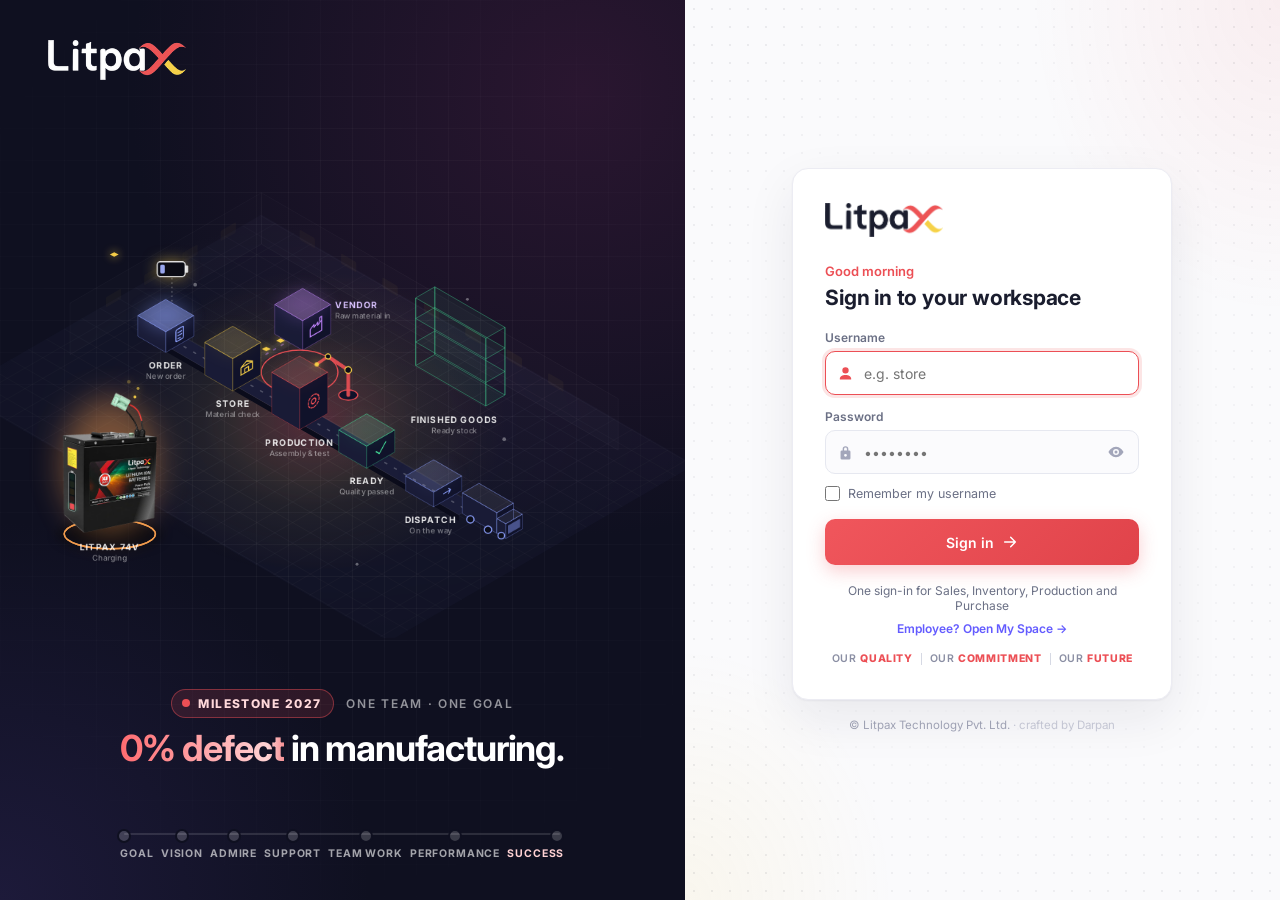
==== commit 75b487c3: "Add Employee module (My Space): login/PIN, dashboard, advance requests, HR/Owner inbox Co-Authored-B" ====
--- a/index.html
+++ b/index.html
@@ -364,7 +364,7 @@
       <button id="loginBtn" class="btn btn-brand btn-block"><span>Sign in</span><svg class="arrow" viewBox="0 0 24 24" aria-hidden="true"><path d="M13 5l7 7-7 7M20 12H4"/></svg></button>
       <button type="button" id="pwBack" class="tl-back hidden">← Team sign-in</button>
       </div>
-      <div class="login-foot">One sign-in for Sales, Inventory, Production and Purchase</div>
+      <div class="login-foot">One sign-in for Sales, Inventory, Production and Purchase<br><a href="me/index.html" class="emp-link">Employee? Open My Space →</a></div>
       <div class="login-motto"><span>Our <b>Quality</b></span><i></i><span>Our <b>Commitment</b></span><i></i><span>Our <b>Future</b></span></div>
     </div>
     <div class="login-copy">© Litpax Technology Pvt. Ltd.<span class="sig" title="Designed &amp; built by Darpan"> · crafted by Darpan</span></div>
--- a/style.css
+++ b/style.css
@@ -1279,3 +1279,5 @@
   .sn-nav .nav-item.active::before, .sn-page.active::before, .sn-sub.open { animation: none !important; }
   .sn-nav .nav-item:hover, .sn-page:hover { transform: none; }
 }
+.emp-link { display:inline-block; margin-top:8px; color:var(--accent,#1f3d33); font-weight:600; text-decoration:none; }
+.emp-link:hover { text-decoration:underline; }
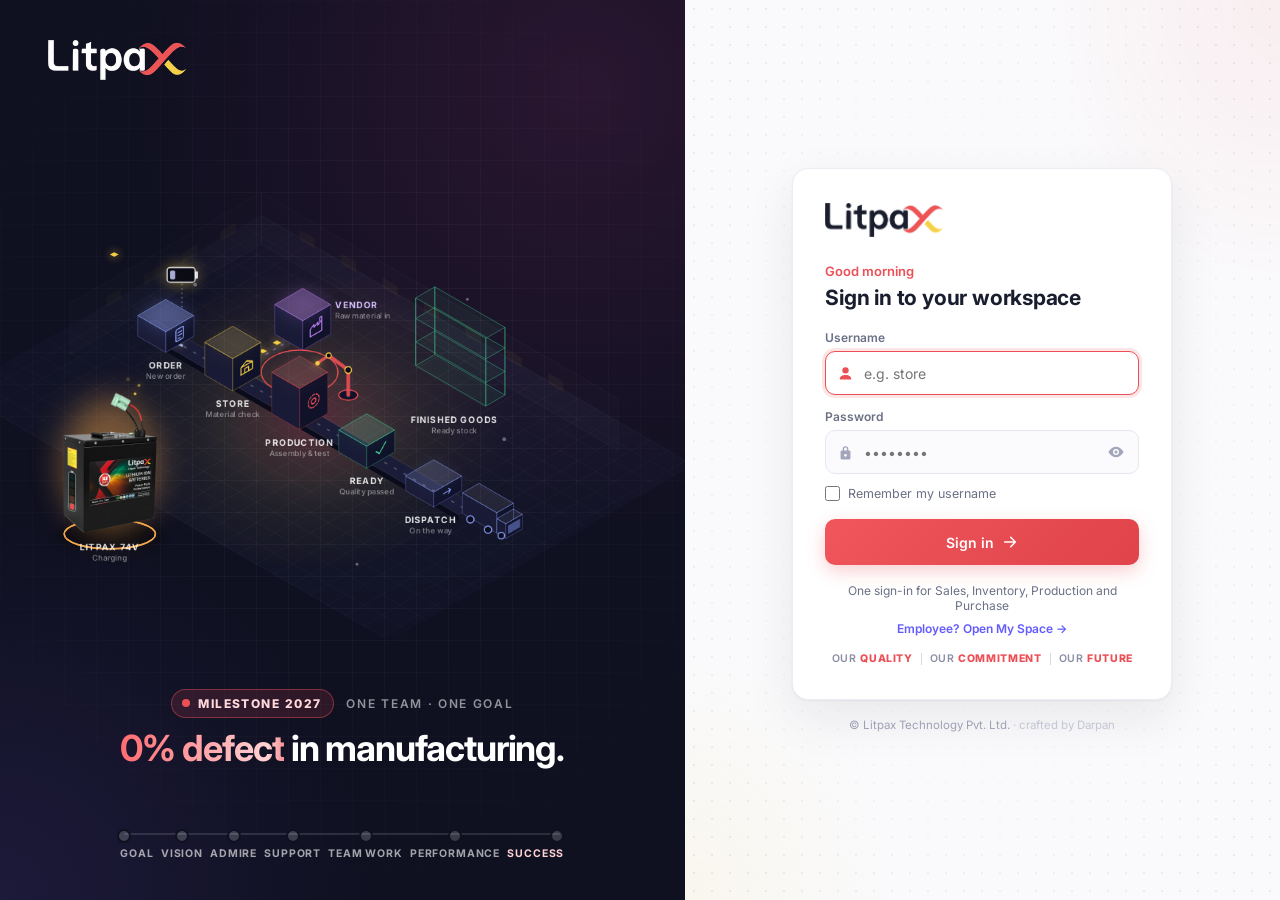
==== commit 67bd2a8b: "Rename me/ folder to emp/ Co-Authored-By: Claude Sonnet 5.5 <noreply@anthropic.com> Claude-Session: " ====
--- a/index.html
+++ b/index.html
@@ -364,7 +364,7 @@
       <button id="loginBtn" class="btn btn-brand btn-block"><span>Sign in</span><svg class="arrow" viewBox="0 0 24 24" aria-hidden="true"><path d="M13 5l7 7-7 7M20 12H4"/></svg></button>
       <button type="button" id="pwBack" class="tl-back hidden">← Team sign-in</button>
       </div>
-      <div class="login-foot">One sign-in for Sales, Inventory, Production and Purchase<br><a href="me/index.html" class="emp-link">Employee? Open My Space →</a></div>
+      <div class="login-foot">One sign-in for Sales, Inventory, Production and Purchase<br><a href="emp/index.html" class="emp-link">Employee? Open My Space →</a></div>
       <div class="login-motto"><span>Our <b>Quality</b></span><i></i><span>Our <b>Commitment</b></span><i></i><span>Our <b>Future</b></span></div>
     </div>
     <div class="login-copy">© Litpax Technology Pvt. Ltd.<span class="sig" title="Designed &amp; built by Darpan"> · crafted by Darpan</span></div>
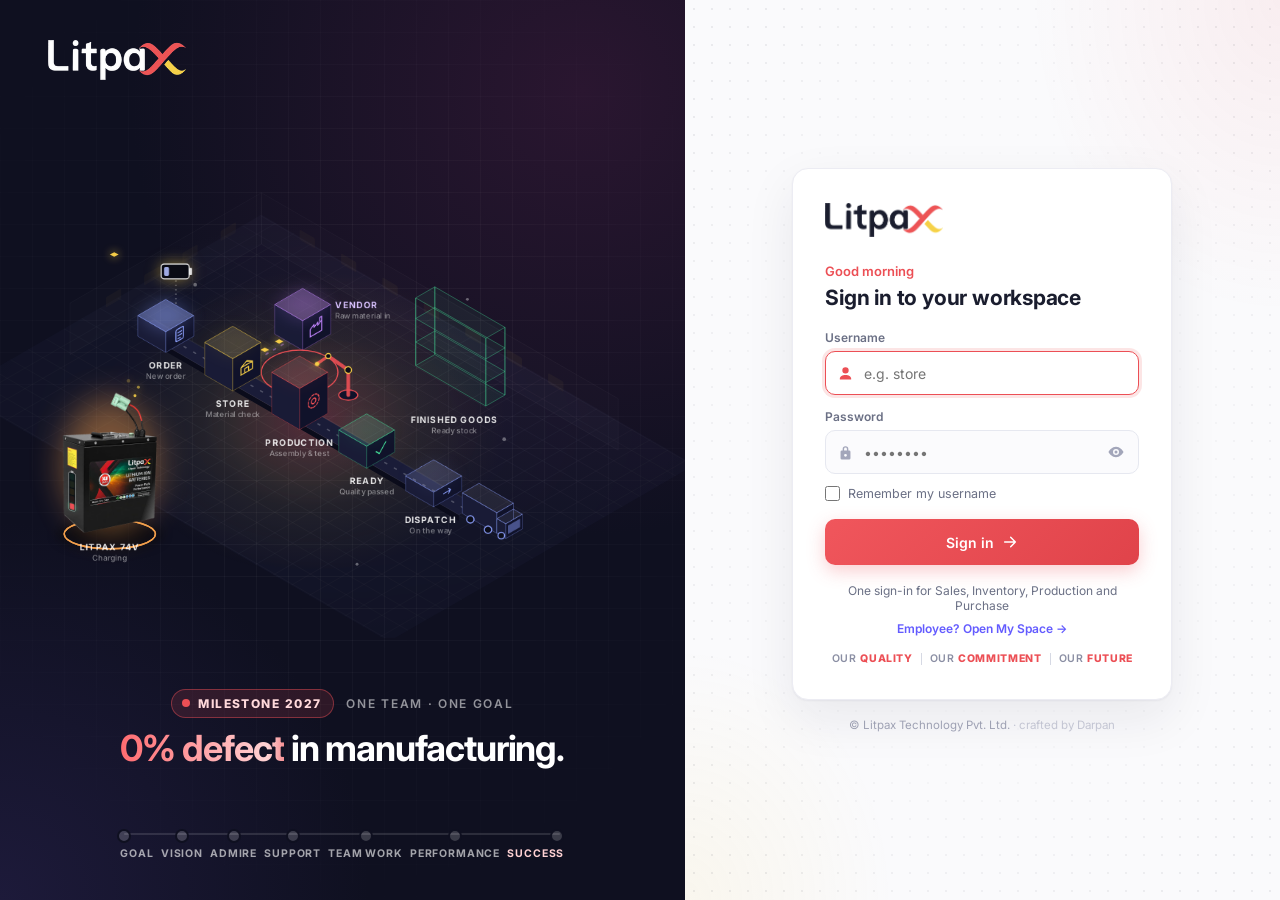
==== commit 7e9b3fa6: "Update index.html" ====
--- a/index.html
+++ b/index.html
@@ -405,7 +405,8 @@
     <section id="view-inward" class="view hidden"></section>
     <section id="view-approvals" class="view hidden"></section>
     <section id="view-dispatch" class="view hidden"></section>
-    <section id="view-settings" class="view hidden"></section>
+      <section id="view-settings" class="view hidden"></section>
+    <section id="view-org" class="view hidden"></section>
 
     <!-- module iframes get added here -->
     <div id="frames" class="frames"></div>
